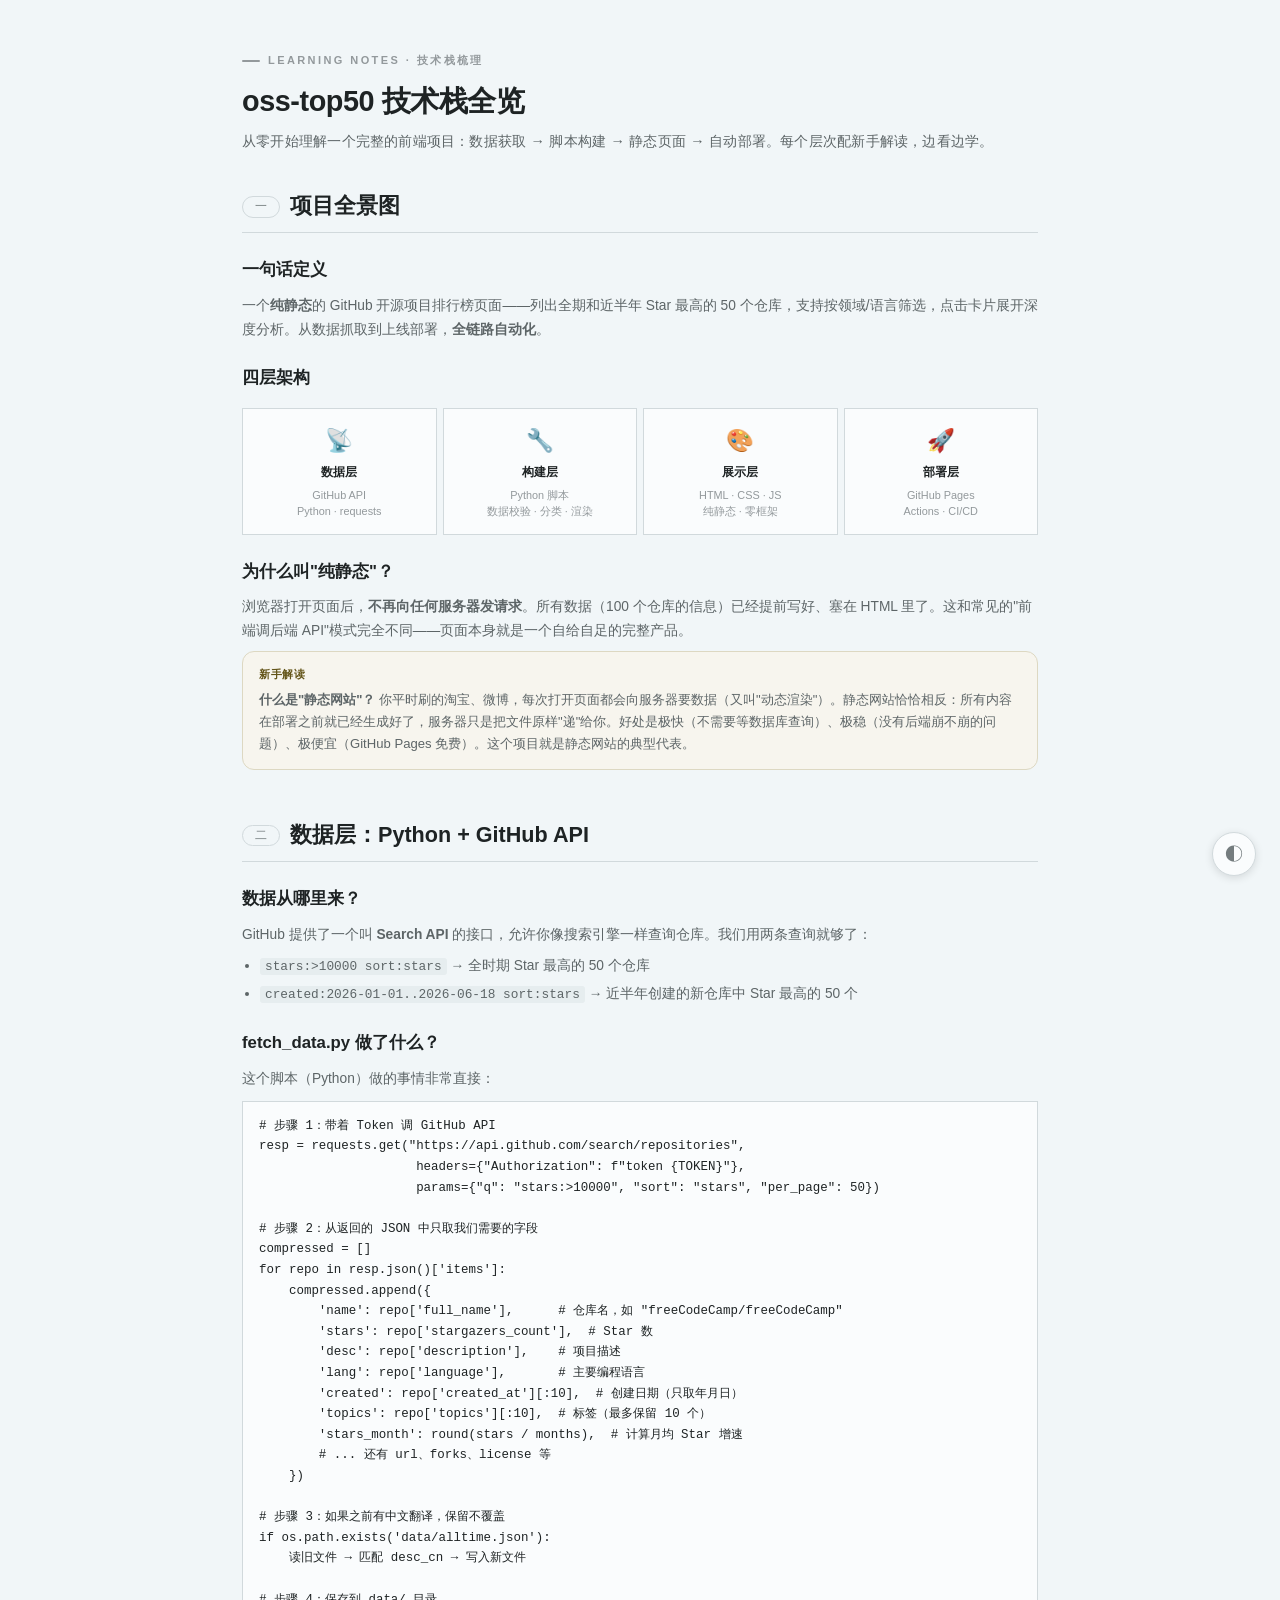
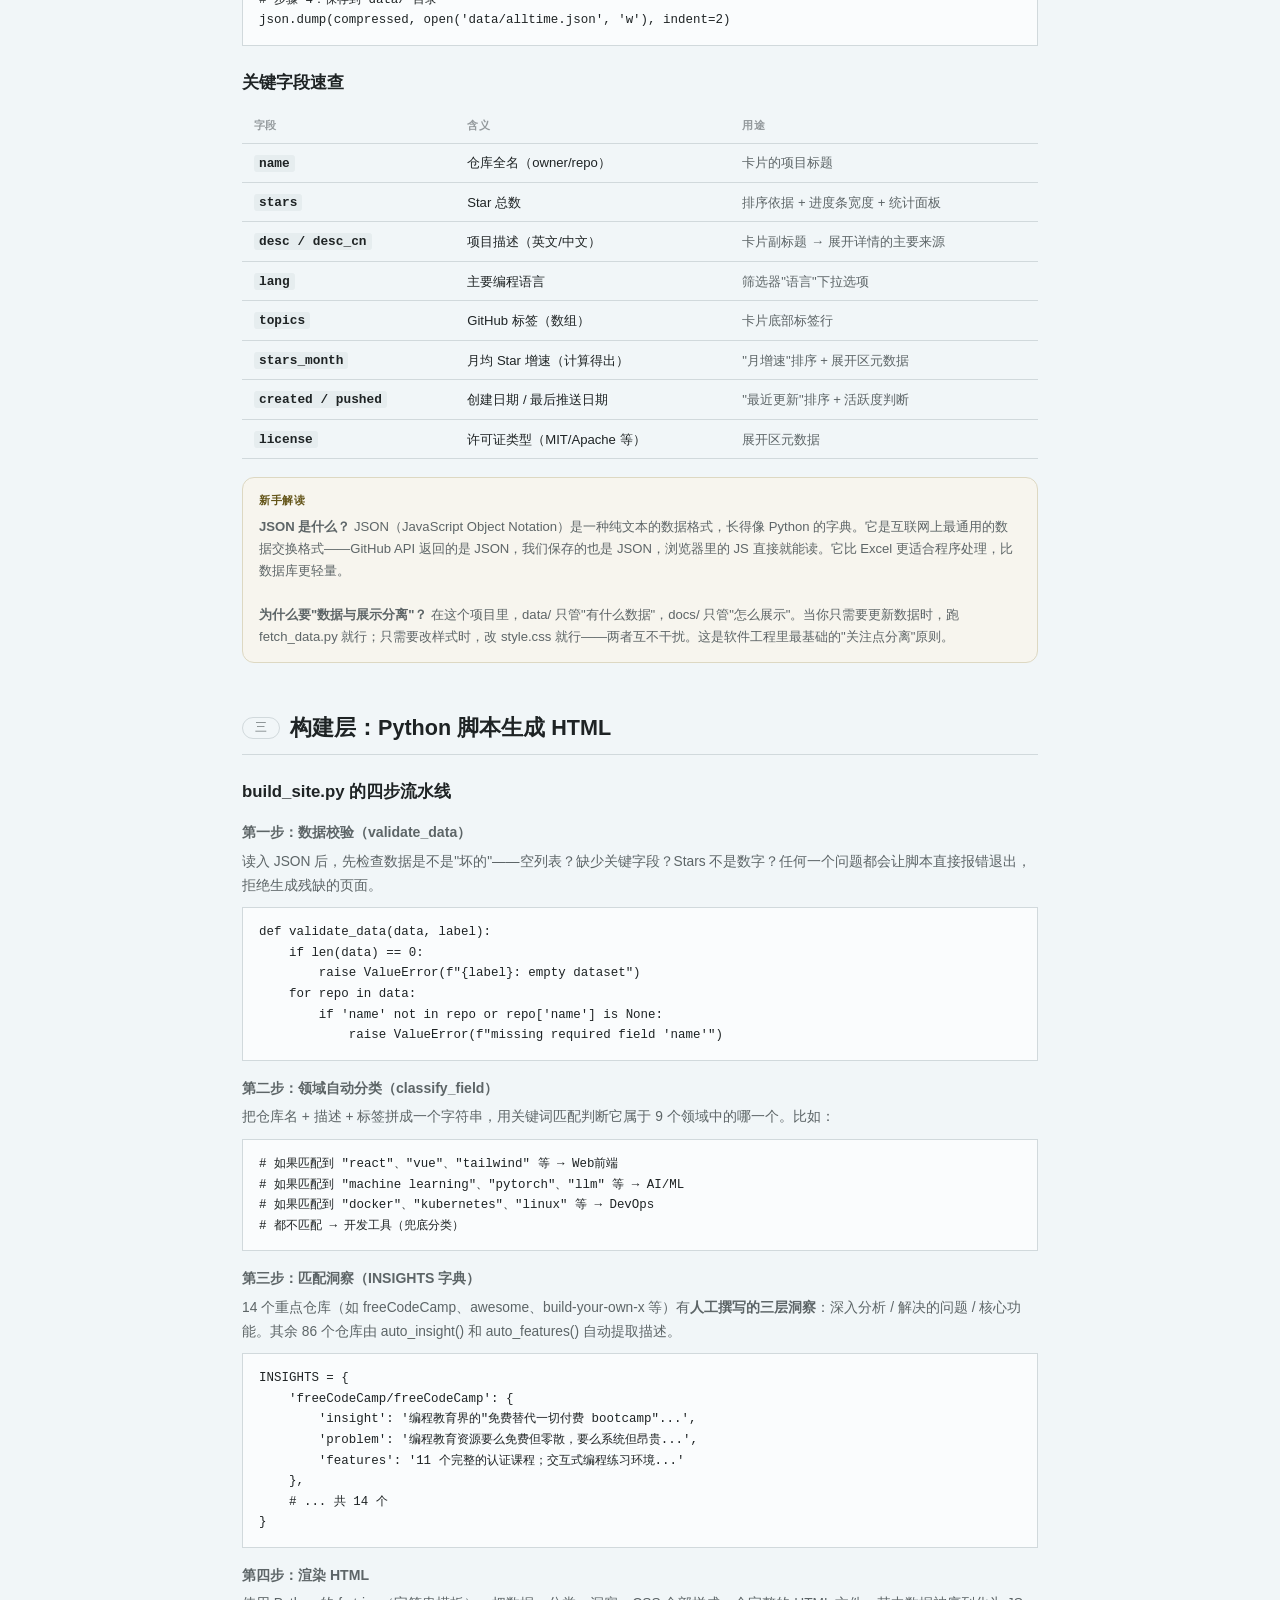
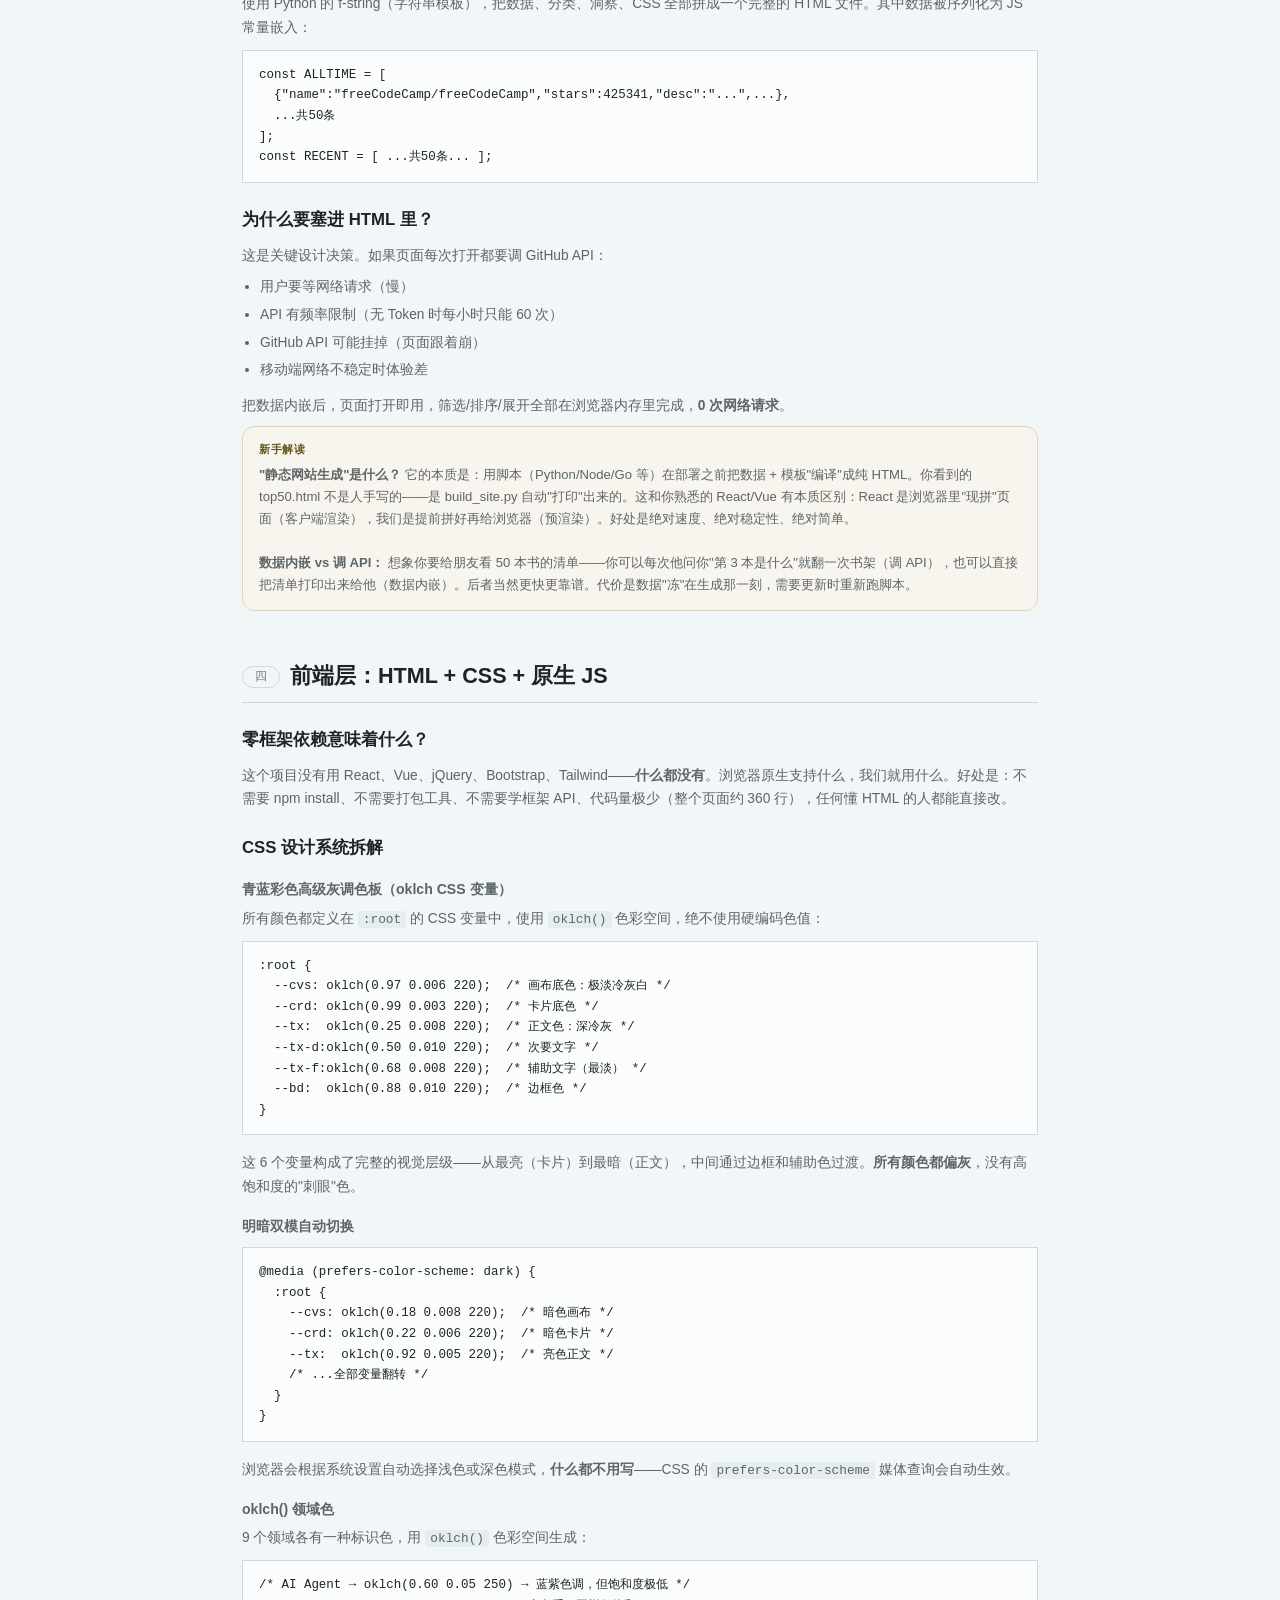
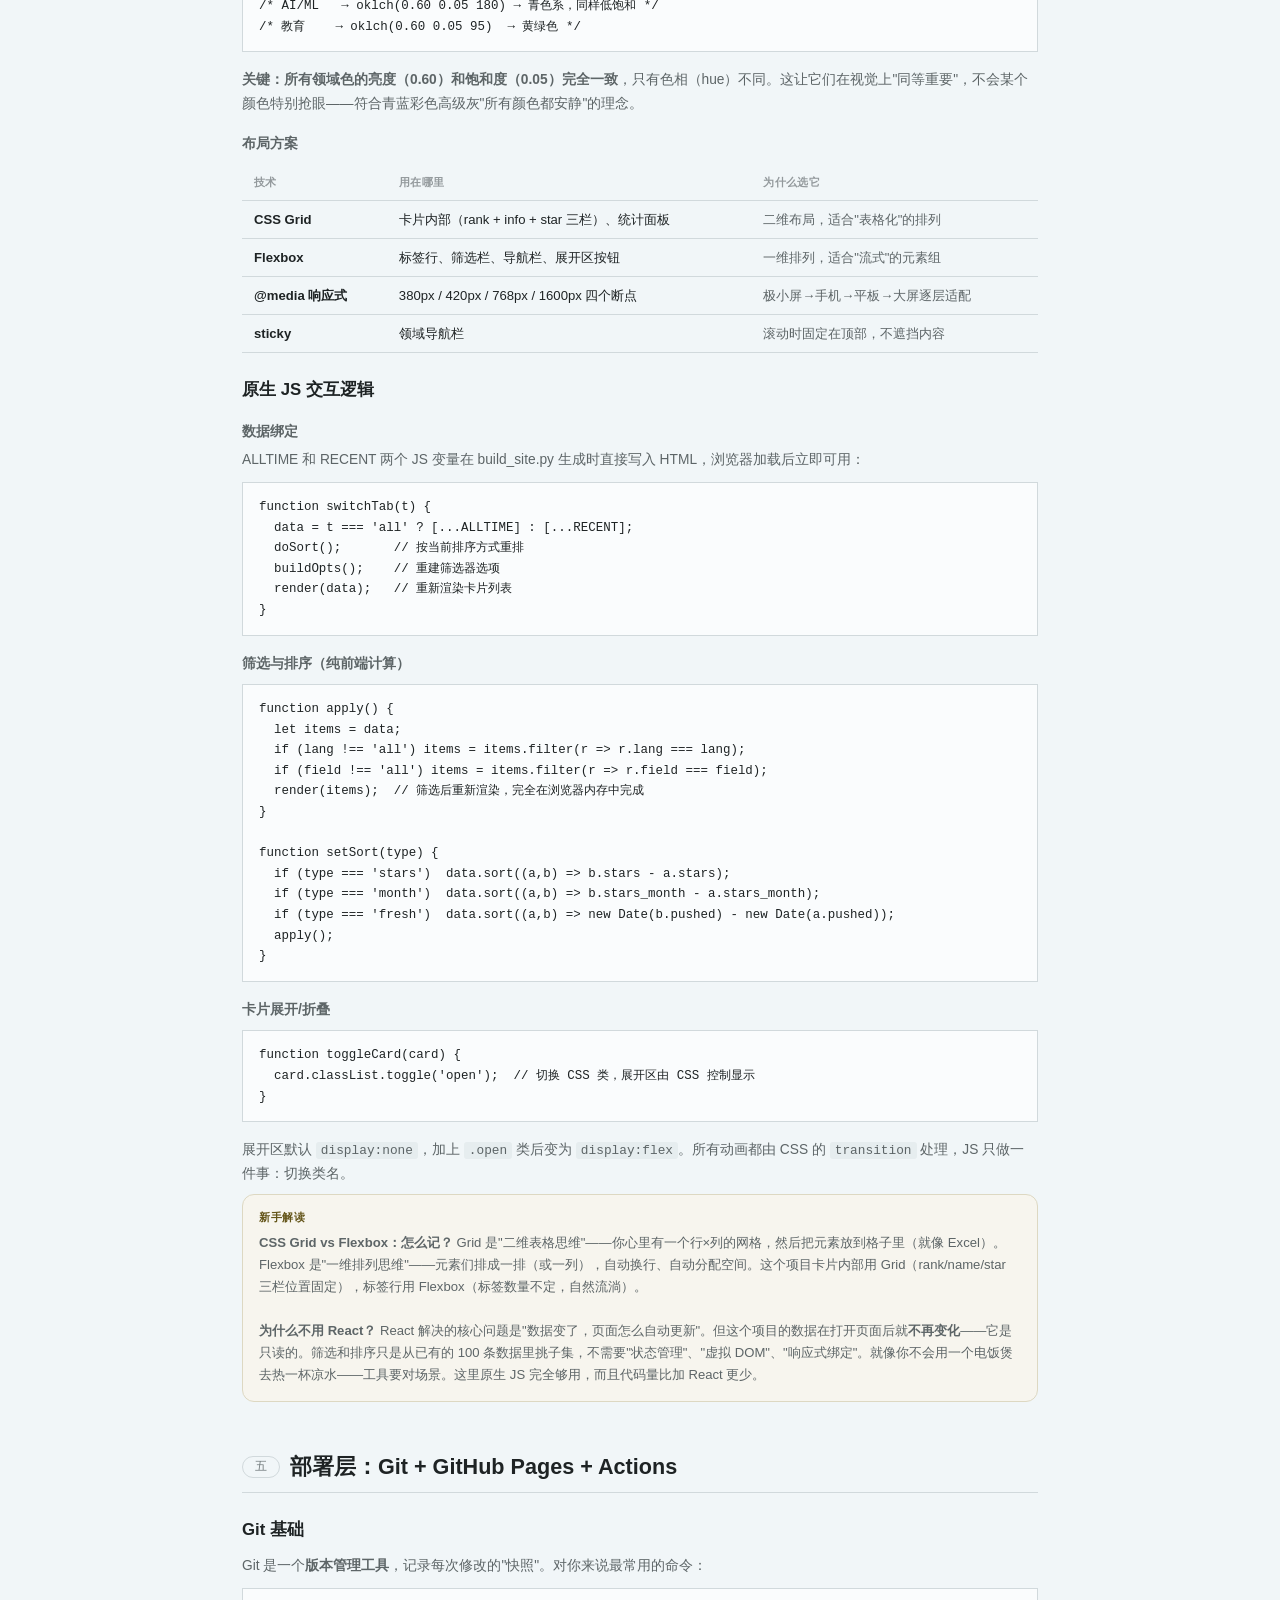
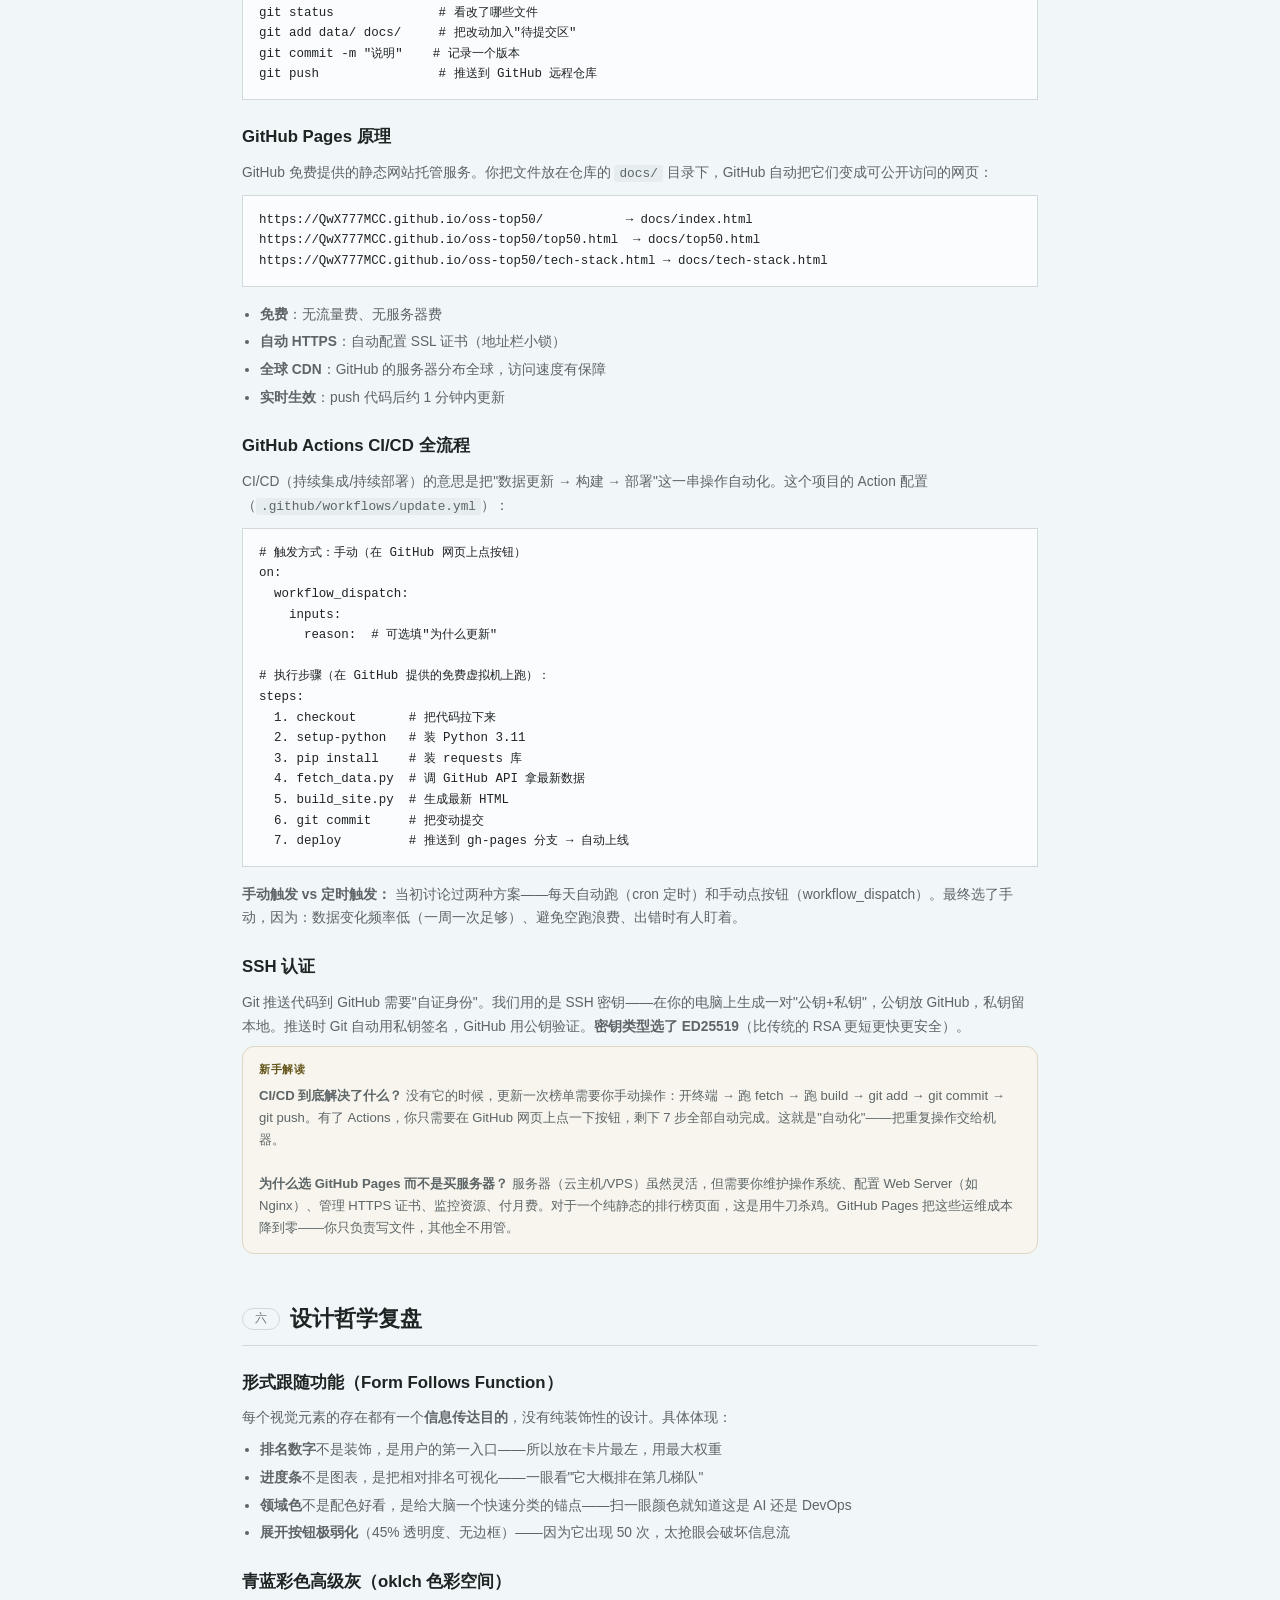
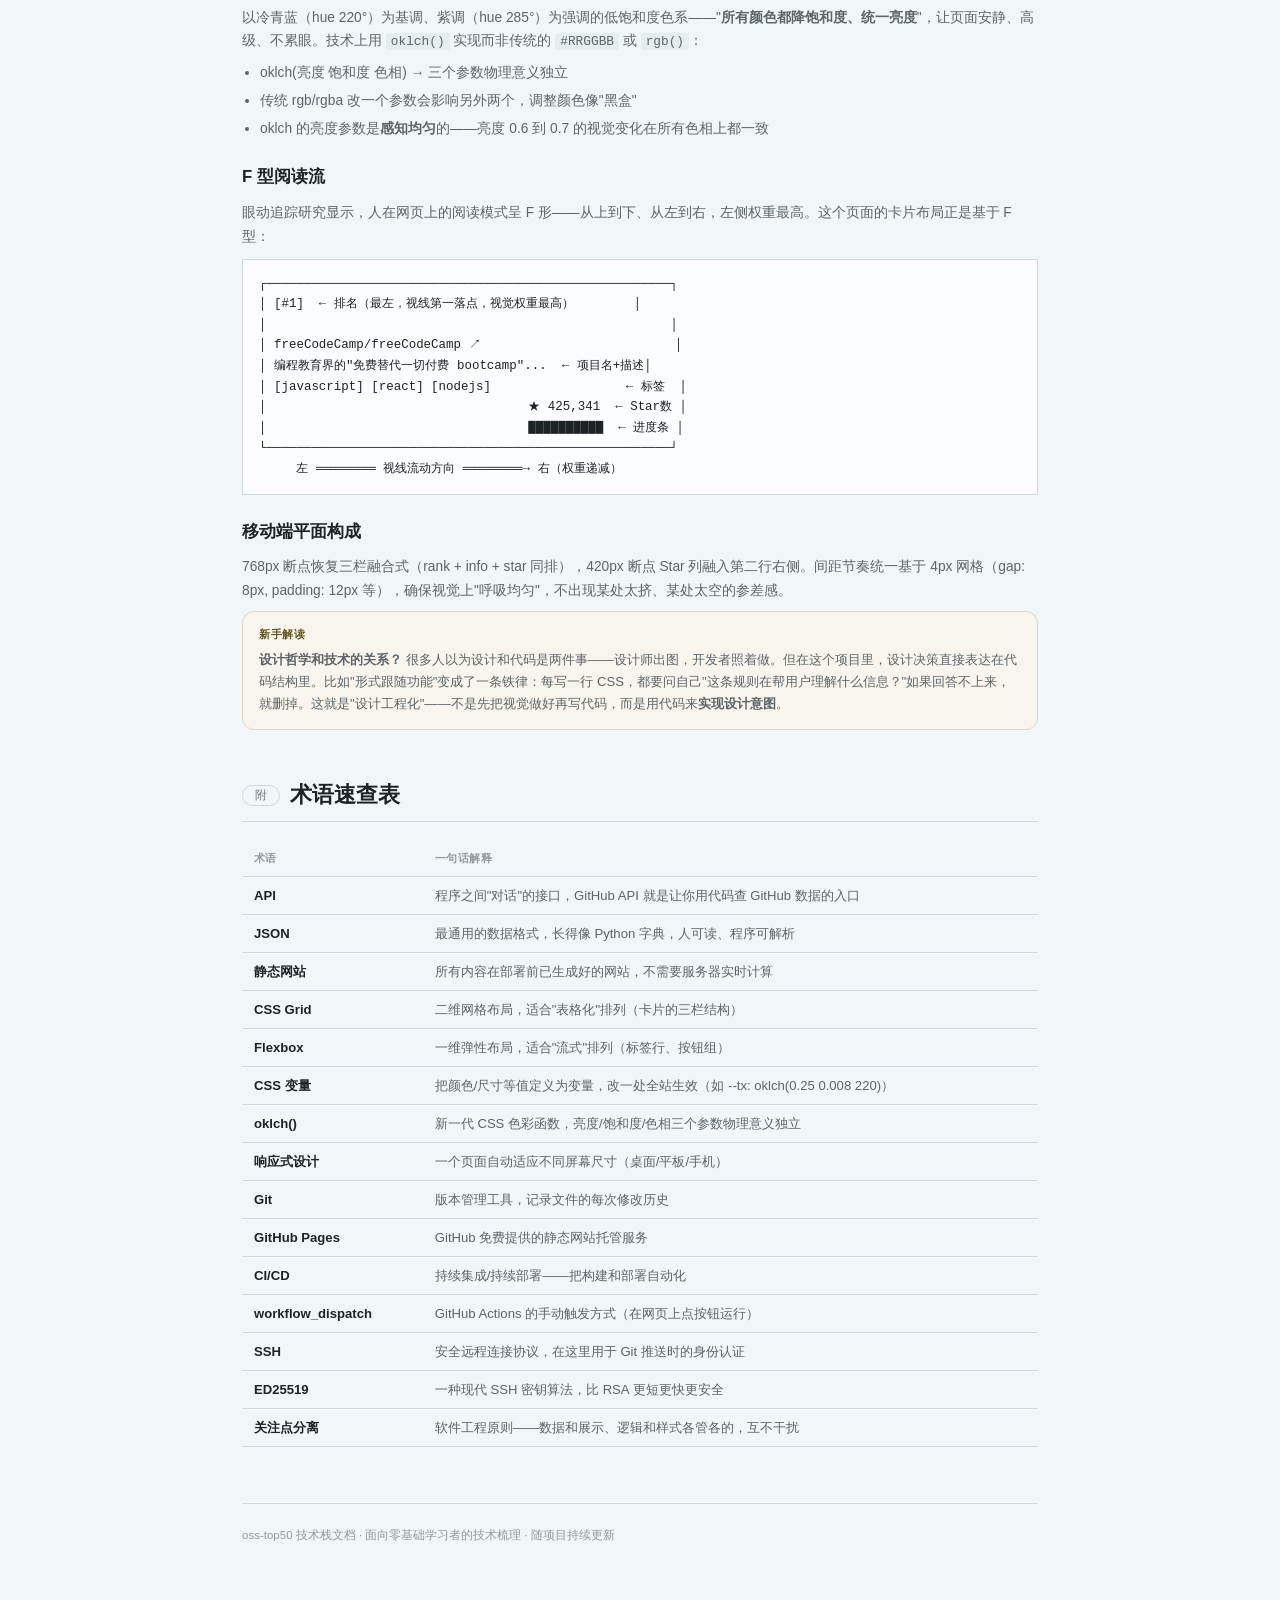
==== docs/tech-stack.html @ b6d0a051 "fix: .num padding+line-height 修复笔画密度视觉不均" ====
<!DOCTYPE html>
<html lang="zh-CN">
<head>
<meta charset="UTF-8">
<meta name="viewport" content="width=device-width,initial-scale=1.0">
<title>oss-top50 技术栈全览 · 学习笔记</title>
<link rel="stylesheet" href="assets/style.css">
<style>
/* ── 技术文档专属样式 ── */
.ts-wrap{max-width:860px;margin:0 auto}
.ts-section{margin-bottom:48px}
.ts-section h2{
  font-size:1.35rem;font-weight:600;color:var(--tx);
  padding-bottom:8px;margin-bottom:20px;
  border-bottom:1.5px solid var(--bd);
  display:flex;align-items:center;gap:10px
}
.ts-section h2 .num{
  font-size:.72rem;font-weight:500;color:var(--tx-dim);
  background:var(--cvs);border:1px solid var(--bd);
  border-radius:12px;white-space:nowrap;
  min-width:30px;padding:3px 12px;
  display:inline-flex;align-items:center;justify-content:center;
  line-height:1.2;flex-shrink:0
}
.ts-section h3{
  font-size:1.05rem;font-weight:600;color:var(--tx);
  margin:24px 0 10px
}
.ts-section h4{
  font-size:.88rem;font-weight:600;color:var(--tx-d);
  margin:16px 0 6px
}
.ts-section p,.ts-section li{
  font-size:.86rem;line-height:1.72;color:var(--tx-d);margin-bottom:8px
}
.ts-section ul{margin-left:18px;margin-bottom:12px}
.ts-section li{margin-bottom:4px}
/* 代码块 */
.ts-section pre{
  background:var(--crd);border:1px solid var(--bd);
  border-radius:var(--r);padding:14px 16px;
  font-size:.78rem;line-height:1.65;
  overflow-x:auto;margin:10px 0 16px;
  font-family:var(--mono)
}
.ts-section code{
  font-family:var(--mono);font-size:.8rem;
  background:var(--crd-h);padding:1px 5px;border-radius:3px
}
.ts-section pre code{background:none;padding:0;font-size:inherit}
/* 新手解读卡片 */
.novice-box{
  background:oklch(0.97 0.01 95);border:1px solid oklch(0.88 0.03 95);
  border-radius:var(--rl);padding:14px 16px;margin-bottom:14px
}
@media(prefers-color-scheme:dark){
  .novice-box{
    background:oklch(0.22 0.01 95);border-color:oklch(0.28 0.02 95)
  }
  .novice-box .nb-label{
    color:oklch(0.55 0.06 95)
  }
}
[data-theme="dark"] .novice-box{
  background:oklch(0.22 0.01 95);border-color:oklch(0.28 0.02 95)
}
[data-theme="dark"] .novice-box .nb-label{
  color:oklch(0.55 0.06 95)
}
[data-theme="light"] .novice-box{
  background:oklch(0.97 0.01 95);border-color:oklch(0.88 0.03 95)
}
[data-theme="light"] .novice-box .nb-label{
  color:oklch(0.45 0.08 95)
}
.novice-box .nb-label{
  font-size:.68rem;font-weight:600;letter-spacing:.06em;
  text-transform:uppercase;color:oklch(0.45 0.08 95);
  margin-bottom:6px
}
.novice-box p{font-size:.82rem;line-height:1.68;color:var(--tx-d);margin:0}
.novice-box p+p{margin-top:6px}
/* 术语表 */
.term-table{width:100%;border-collapse:collapse;margin:12px 0 18px;font-size:.82rem}
.term-table th,.term-table td{
  padding:8px 12px;border-bottom:1px solid var(--bd);
  text-align:left;line-height:1.6
}
.term-table th{font-size:.7rem;color:var(--tx-f);font-weight:600;letter-spacing:.04em;text-transform:uppercase}
.term-table td:first-child{font-weight:600;color:var(--tx);white-space:nowrap}
.term-table td:last-child{color:var(--tx-d)}
/* 架构图 */
.arch-diagram{
  display:grid;grid-template-columns:repeat(4,1fr);
  gap:6px;margin:16px 0 24px
}
.arch-block{
  background:var(--crd);border:1px solid var(--bd);
  border-radius:var(--r);padding:14px 10px;text-align:center
}
.arch-block .ab-title{font-size:.78rem;font-weight:600;color:var(--tx);margin-bottom:4px}
.arch-block .ab-tech{font-size:.68rem;color:var(--tx-f);line-height:1.5}
.arch-block .ab-icon{font-size:1.4rem;margin-bottom:4px}
@media(max-width:768px){
  .arch-diagram{grid-template-columns:repeat(2,1fr)}
  .ts-section h2{font-size:1.2rem}
}
@media(max-width:420px){
  .arch-diagram{grid-template-columns:1fr}
  .ts-section pre{font-size:.7rem;padding:10px 12px}
  .term-table th,.term-table td{padding:6px 8px;font-size:.74rem}
  .theme-toggle,.back-top{width:38px;height:38px;font-size:.95rem;right:12px}
  .back-top{bottom:66px}
}
@media(max-width:380px){
  .ts-section pre{font-size:.65rem}
  .term-table th,.term-table td{padding:4px 6px;font-size:.68rem}
  .theme-toggle,.back-top{width:34px;height:34px;font-size:.85rem;right:8px}
  .back-top{bottom:56px}
}
@media(min-width:1600px){
  .ts-section h2{font-size:1.5rem}
}
/* 快捷键 */
.shortcut{display:inline-flex;align-items:center;gap:3px}
.shortcut kbd{
  display:inline-block;padding:1px 6px;font-size:.72rem;
  background:var(--crd);border:1px solid var(--bd);
  border-radius:3px;font-family:var(--mono);line-height:1.6
}
</style>
</head>
<body>
<div class="wrap ts-wrap">

<header>
<div class="eyebrow">Learning Notes · 技术栈梳理</div>
<h1>oss-top50 技术栈全览</h1>
<div class="subtitle">从零开始理解一个完整的前端项目：数据获取 → 脚本构建 → 静态页面 → 自动部署。每个层次配新手解读，边看边学。</div>
</header>

<!-- ═══════════ 一、项目全景 ═══════════ -->
<section class="ts-section">
<h2><span class="num">一</span> 项目全景图</h2>

<h3>一句话定义</h3>
<p>一个<strong>纯静态</strong>的 GitHub 开源项目排行榜页面——列出全期和近半年 Star 最高的 50 个仓库，支持按领域/语言筛选，点击卡片展开深度分析。从数据抓取到上线部署，<strong>全链路自动化</strong>。</p>

<h3>四层架构</h3>
<div class="arch-diagram">
  <div class="arch-block">
    <div class="ab-icon">📡</div>
    <div class="ab-title">数据层</div>
    <div class="ab-tech">GitHub API<br>Python · requests</div>
  </div>
  <div class="arch-block">
    <div class="ab-icon">🔧</div>
    <div class="ab-title">构建层</div>
    <div class="ab-tech">Python 脚本<br>数据校验 · 分类 · 渲染</div>
  </div>
  <div class="arch-block">
    <div class="ab-icon">🎨</div>
    <div class="ab-title">展示层</div>
    <div class="ab-tech">HTML · CSS · JS<br>纯静态 · 零框架</div>
  </div>
  <div class="arch-block">
    <div class="ab-icon">🚀</div>
    <div class="ab-title">部署层</div>
    <div class="ab-tech">GitHub Pages<br>Actions · CI/CD</div>
  </div>
</div>

<h3>为什么叫"纯静态"？</h3>
<p>浏览器打开页面后，<strong>不再向任何服务器发请求</strong>。所有数据（100 个仓库的信息）已经提前写好、塞在 HTML 里了。这和常见的"前端调后端 API"模式完全不同——页面本身就是一个自给自足的完整产品。</p>

<div class="novice-box">
<div class="nb-label">新手解读</div>
<p><strong>什么是"静态网站"？</strong> 你平时刷的淘宝、微博，每次打开页面都会向服务器要数据（又叫"动态渲染"）。静态网站恰恰相反：所有内容在部署之前就已经生成好了，服务器只是把文件原样"递"给你。好处是极快（不需要等数据库查询）、极稳（没有后端崩不崩的问题）、极便宜（GitHub Pages 免费）。这个项目就是静态网站的典型代表。</p>
</div>
</section>

<!-- ═══════════ 二、数据层 ═══════════ -->
<section class="ts-section">
<h2><span class="num">二</span> 数据层：Python + GitHub API</h2>

<h3>数据从哪里来？</h3>
<p>GitHub 提供了一个叫 <strong>Search API</strong> 的接口，允许你像搜索引擎一样查询仓库。我们用两条查询就够了：</p>
<ul>
  <li><code>stars:&gt;10000 sort:stars</code> → 全时期 Star 最高的 50 个仓库</li>
  <li><code>created:2026-01-01..2026-06-18 sort:stars</code> → 近半年创建的新仓库中 Star 最高的 50 个</li>
</ul>

<h3>fetch_data.py 做了什么？</h3>
<p>这个脚本（Python）做的事情非常直接：</p>
<pre><code># 步骤 1：带着 Token 调 GitHub API
resp = requests.get("https://api.github.com/search/repositories",
                     headers={"Authorization": f"token {TOKEN}"},
                     params={"q": "stars:>10000", "sort": "stars", "per_page": 50})

# 步骤 2：从返回的 JSON 中只取我们需要的字段
compressed = []
for repo in resp.json()['items']:
    compressed.append({
        'name': repo['full_name'],      # 仓库名，如 "freeCodeCamp/freeCodeCamp"
        'stars': repo['stargazers_count'],  # Star 数
        'desc': repo['description'],    # 项目描述
        'lang': repo['language'],       # 主要编程语言
        'created': repo['created_at'][:10],  # 创建日期（只取年月日）
        'topics': repo['topics'][:10],  # 标签（最多保留 10 个）
        'stars_month': round(stars / months),  # 计算月均 Star 增速
        # ... 还有 url、forks、license 等
    })

# 步骤 3：如果之前有中文翻译，保留不覆盖
if os.path.exists('data/alltime.json'):
    读旧文件 → 匹配 desc_cn → 写入新文件

# 步骤 4：保存到 data/ 目录
json.dump(compressed, open('data/alltime.json', 'w'), indent=2)</code></pre>

<h3>关键字段速查</h3>
<table class="term-table">
<tr><th>字段</th><th>含义</th><th>用途</th></tr>
<tr><td><code>name</code></td><td>仓库全名（owner/repo）</td><td>卡片的项目标题</td></tr>
<tr><td><code>stars</code></td><td>Star 总数</td><td>排序依据 + 进度条宽度 + 统计面板</td></tr>
<tr><td><code>desc / desc_cn</code></td><td>项目描述（英文/中文）</td><td>卡片副标题 → 展开详情的主要来源</td></tr>
<tr><td><code>lang</code></td><td>主要编程语言</td><td>筛选器"语言"下拉选项</td></tr>
<tr><td><code>topics</code></td><td>GitHub 标签（数组）</td><td>卡片底部标签行</td></tr>
<tr><td><code>stars_month</code></td><td>月均 Star 增速（计算得出）</td><td>"月增速"排序 + 展开区元数据</td></tr>
<tr><td><code>created / pushed</code></td><td>创建日期 / 最后推送日期</td><td>"最近更新"排序 + 活跃度判断</td></tr>
<tr><td><code>license</code></td><td>许可证类型（MIT/Apache 等）</td><td>展开区元数据</td></tr>
</table>

<div class="novice-box">
<div class="nb-label">新手解读</div>
<p><strong>JSON 是什么？</strong> JSON（JavaScript Object Notation）是一种纯文本的数据格式，长得像 Python 的字典。它是互联网上最通用的数据交换格式——GitHub API 返回的是 JSON，我们保存的也是 JSON，浏览器里的 JS 直接就能读。它比 Excel 更适合程序处理，比数据库更轻量。<br><br>
<strong>为什么要"数据与展示分离"？</strong> 在这个项目里，data/ 只管"有什么数据"，docs/ 只管"怎么展示"。当你只需要更新数据时，跑 fetch_data.py 就行；只需要改样式时，改 style.css 就行——两者互不干扰。这是软件工程里最基础的"关注点分离"原则。</p>
</div>
</section>

<!-- ═══════════ 三、构建层 ═══════════ -->
<section class="ts-section">
<h2><span class="num">三</span> 构建层：Python 脚本生成 HTML</h2>

<h3>build_site.py 的四步流水线</h3>

<h4>第一步：数据校验（validate_data）</h4>
<p>读入 JSON 后，先检查数据是不是"坏的"——空列表？缺少关键字段？Stars 不是数字？任何一个问题都会让脚本直接报错退出，拒绝生成残缺的页面。</p>
<pre><code>def validate_data(data, label):
    if len(data) == 0:
        raise ValueError(f"{label}: empty dataset")
    for repo in data:
        if 'name' not in repo or repo['name'] is None:
            raise ValueError(f"missing required field 'name'")</code></pre>

<h4>第二步：领域自动分类（classify_field）</h4>
<p>把仓库名 + 描述 + 标签拼成一个字符串，用关键词匹配判断它属于 9 个领域中的哪一个。比如：</p>
<pre><code># 如果匹配到 "react"、"vue"、"tailwind" 等 → Web前端
# 如果匹配到 "machine learning"、"pytorch"、"llm" 等 → AI/ML
# 如果匹配到 "docker"、"kubernetes"、"linux" 等 → DevOps
# 都不匹配 → 开发工具（兜底分类）</code></pre>

<h4>第三步：匹配洞察（INSIGHTS 字典）</h4>
<p>14 个重点仓库（如 freeCodeCamp、awesome、build-your-own-x 等）有<strong>人工撰写的三层洞察</strong>：深入分析 / 解决的问题 / 核心功能。其余 86 个仓库由 auto_insight() 和 auto_features() 自动提取描述。</p>
<pre><code>INSIGHTS = {
    'freeCodeCamp/freeCodeCamp': {
        'insight': '编程教育界的"免费替代一切付费 bootcamp"...',
        'problem': '编程教育资源要么免费但零散，要么系统但昂贵...',
        'features': '11 个完整的认证课程；交互式编程练习环境...'
    },
    # ... 共 14 个
}</code></pre>

<h4>第四步：渲染 HTML</h4>
<p>使用 Python 的 f-string（字符串模板），把数据、分类、洞察、CSS 全部拼成一个完整的 HTML 文件。其中数据被序列化为 JS 常量嵌入：</p>
<pre><code>const ALLTIME = [
  {"name":"freeCodeCamp/freeCodeCamp","stars":425341,"desc":"...",...},
  ...共50条
];
const RECENT = [ ...共50条... ];</code></pre>

<h3>为什么要塞进 HTML 里？</h3>
<p>这是关键设计决策。如果页面每次打开都要调 GitHub API：</p>
<ul>
  <li>用户要等网络请求（慢）</li>
  <li>API 有频率限制（无 Token 时每小时只能 60 次）</li>
  <li>GitHub API 可能挂掉（页面跟着崩）</li>
  <li>移动端网络不稳定时体验差</li>
</ul>
<p>把数据内嵌后，页面打开即用，筛选/排序/展开全部在浏览器内存里完成，<strong>0 次网络请求</strong>。</p>

<div class="novice-box">
<div class="nb-label">新手解读</div>
<p><strong>"静态网站生成"是什么？</strong> 它的本质是：用脚本（Python/Node/Go 等）在部署之前把数据 + 模板"编译"成纯 HTML。你看到的 top50.html 不是人手写的——是 build_site.py 自动"打印"出来的。这和你熟悉的 React/Vue 有本质区别：React 是浏览器里"现拼"页面（客户端渲染），我们是提前拼好再给浏览器（预渲染）。好处是绝对速度、绝对稳定性、绝对简单。<br><br>
<strong>数据内嵌 vs 调 API：</strong> 想象你要给朋友看 50 本书的清单——你可以每次他问你"第 3 本是什么"就翻一次书架（调 API），也可以直接把清单打印出来给他（数据内嵌）。后者当然更快更靠谱。代价是数据"冻"在生成那一刻，需要更新时重新跑脚本。</p>
</div>
</section>

<!-- ═══════════ 四、前端层 ═══════════ -->
<section class="ts-section">
<h2><span class="num">四</span> 前端层：HTML + CSS + 原生 JS</h2>

<h3>零框架依赖意味着什么？</h3>
<p>这个项目没有用 React、Vue、jQuery、Bootstrap、Tailwind——<strong>什么都没有</strong>。浏览器原生支持什么，我们就用什么。好处是：不需要 npm install、不需要打包工具、不需要学框架 API、代码量极少（整个页面约 360 行），任何懂 HTML 的人都能直接改。</p>

<h3>CSS 设计系统拆解</h3>

<h4>青蓝彩色高级灰调色板（oklch CSS 变量）</h4>
<p>所有颜色都定义在 <code>:root</code> 的 CSS 变量中，使用 <code>oklch()</code> 色彩空间，绝不使用硬编码色值：</p>
<pre><code>:root {
  --cvs: oklch(0.97 0.006 220);  /* 画布底色：极淡冷灰白 */
  --crd: oklch(0.99 0.003 220);  /* 卡片底色 */
  --tx:  oklch(0.25 0.008 220);  /* 正文色：深冷灰 */
  --tx-d:oklch(0.50 0.010 220);  /* 次要文字 */
  --tx-f:oklch(0.68 0.008 220);  /* 辅助文字（最淡） */
  --bd:  oklch(0.88 0.010 220);  /* 边框色 */
}</code></pre>
<p>这 6 个变量构成了完整的视觉层级——从最亮（卡片）到最暗（正文），中间通过边框和辅助色过渡。<strong>所有颜色都偏灰</strong>，没有高饱和度的"刺眼"色。</p>

<h4>明暗双模自动切换</h4>
<pre><code>@media (prefers-color-scheme: dark) {
  :root {
    --cvs: oklch(0.18 0.008 220);  /* 暗色画布 */
    --crd: oklch(0.22 0.006 220);  /* 暗色卡片 */
    --tx:  oklch(0.92 0.005 220);  /* 亮色正文 */
    /* ...全部变量翻转 */
  }
}</code></pre>
<p>浏览器会根据系统设置自动选择浅色或深色模式，<strong>什么都不用写</strong>——CSS 的 <code>prefers-color-scheme</code> 媒体查询会自动生效。</p>

<h4>oklch() 领域色</h4>
<p>9 个领域各有一种标识色，用 <code>oklch()</code> 色彩空间生成：</p>
<pre><code>/* AI Agent → oklch(0.60 0.05 250) → 蓝紫色调，但饱和度极低 */
/* AI/ML   → oklch(0.60 0.05 180) → 青色系，同样低饱和 */
/* 教育    → oklch(0.60 0.05 95)  → 黄绿色 */</code></pre>
<p><strong>关键：所有领域色的亮度（0.60）和饱和度（0.05）完全一致</strong>，只有色相（hue）不同。这让它们在视觉上"同等重要"，不会某个颜色特别抢眼——符合青蓝彩色高级灰"所有颜色都安静"的理念。</p>

<h4>布局方案</h4>
<table class="term-table">
<tr><th>技术</th><th>用在哪里</th><th>为什么选它</th></tr>
<tr><td><strong>CSS Grid</strong></td><td>卡片内部（rank + info + star 三栏）、统计面板</td><td>二维布局，适合"表格化"的排列</td></tr>
<tr><td><strong>Flexbox</strong></td><td>标签行、筛选栏、导航栏、展开区按钮</td><td>一维排列，适合"流式"的元素组</td></tr>
<tr><td><strong>@media 响应式</strong></td><td>380px / 420px / 768px / 1600px 四个断点</td><td>极小屏→手机→平板→大屏逐层适配</td></tr>
<tr><td><strong>sticky</strong></td><td>领域导航栏</td><td>滚动时固定在顶部，不遮挡内容</td></tr>
</table>

<h3>原生 JS 交互逻辑</h3>

<h4>数据绑定</h4>
<p>ALLTIME 和 RECENT 两个 JS 变量在 build_site.py 生成时直接写入 HTML，浏览器加载后立即可用：</p>
<pre><code>function switchTab(t) {
  data = t === 'all' ? [...ALLTIME] : [...RECENT];
  doSort();       // 按当前排序方式重排
  buildOpts();    // 重建筛选器选项
  render(data);   // 重新渲染卡片列表
}</code></pre>

<h4>筛选与排序（纯前端计算）</h4>
<pre><code>function apply() {
  let items = data;
  if (lang !== 'all') items = items.filter(r => r.lang === lang);
  if (field !== 'all') items = items.filter(r => r.field === field);
  render(items);  // 筛选后重新渲染，完全在浏览器内存中完成
}

function setSort(type) {
  if (type === 'stars')  data.sort((a,b) => b.stars - a.stars);
  if (type === 'month')  data.sort((a,b) => b.stars_month - a.stars_month);
  if (type === 'fresh')  data.sort((a,b) => new Date(b.pushed) - new Date(a.pushed));
  apply();
}</code></pre>

<h4>卡片展开/折叠</h4>
<pre><code>function toggleCard(card) {
  card.classList.toggle('open');  // 切换 CSS 类，展开区由 CSS 控制显示
}</code></pre>
<p>展开区默认 <code>display:none</code>，加上 <code>.open</code> 类后变为 <code>display:flex</code>。所有动画都由 CSS 的 <code>transition</code> 处理，JS 只做一件事：切换类名。</p>

<div class="novice-box">
<div class="nb-label">新手解读</div>
<p><strong>CSS Grid vs Flexbox：怎么记？</strong> Grid 是"二维表格思维"——你心里有一个行×列的网格，然后把元素放到格子里（就像 Excel）。Flexbox 是"一维排列思维"——元素们排成一排（或一列），自动换行、自动分配空间。这个项目卡片内部用 Grid（rank/name/star 三栏位置固定），标签行用 Flexbox（标签数量不定，自然流淌）。<br><br>
<strong>为什么不用 React？</strong> React 解决的核心问题是"数据变了，页面怎么自动更新"。但这个项目的数据在打开页面后就<strong>不再变化</strong>——它是只读的。筛选和排序只是从已有的 100 条数据里挑子集，不需要"状态管理"、"虚拟 DOM"、"响应式绑定"。就像你不会用一个电饭煲去热一杯凉水——工具要对场景。这里原生 JS 完全够用，而且代码量比加 React 更少。</p>
</div>
</section>

<!-- ═══════════ 五、部署层 ═══════════ -->
<section class="ts-section">
<h2><span class="num">五</span> 部署层：Git + GitHub Pages + Actions</h2>

<h3>Git 基础</h3>
<p>Git 是一个<strong>版本管理工具</strong>，记录每次修改的"快照"。对你来说最常用的命令：</p>
<pre><code>git status              # 看改了哪些文件
git add data/ docs/     # 把改动加入"待提交区"
git commit -m "说明"    # 记录一个版本
git push                # 推送到 GitHub 远程仓库</code></pre>

<h3>GitHub Pages 原理</h3>
<p>GitHub 免费提供的静态网站托管服务。你把文件放在仓库的 <code>docs/</code> 目录下，GitHub 自动把它们变成可公开访问的网页：</p>
<pre><code>https://QwX777MCC.github.io/oss-top50/           → docs/index.html
https://QwX777MCC.github.io/oss-top50/top50.html  → docs/top50.html
https://QwX777MCC.github.io/oss-top50/tech-stack.html → docs/tech-stack.html</code></pre>
<ul>
  <li><strong>免费</strong>：无流量费、无服务器费</li>
  <li><strong>自动 HTTPS</strong>：自动配置 SSL 证书（地址栏小锁）</li>
  <li><strong>全球 CDN</strong>：GitHub 的服务器分布全球，访问速度有保障</li>
  <li><strong>实时生效</strong>：push 代码后约 1 分钟内更新</li>
</ul>

<h3>GitHub Actions CI/CD 全流程</h3>
<p>CI/CD（持续集成/持续部署）的意思是把"数据更新 → 构建 → 部署"这一串操作自动化。这个项目的 Action 配置（<code>.github/workflows/update.yml</code>）：</p>
<pre><code># 触发方式：手动（在 GitHub 网页上点按钮）
on:
  workflow_dispatch:
    inputs:
      reason:  # 可选填"为什么更新"

# 执行步骤（在 GitHub 提供的免费虚拟机上跑）：
steps:
  1. checkout       # 把代码拉下来
  2. setup-python   # 装 Python 3.11
  3. pip install    # 装 requests 库
  4. fetch_data.py  # 调 GitHub API 拿最新数据
  5. build_site.py  # 生成最新 HTML
  6. git commit     # 把变动提交
  7. deploy         # 推送到 gh-pages 分支 → 自动上线</code></pre>

<p><strong>手动触发 vs 定时触发：</strong> 当初讨论过两种方案——每天自动跑（cron 定时）和手动点按钮（workflow_dispatch）。最终选了手动，因为：数据变化频率低（一周一次足够）、避免空跑浪费、出错时有人盯着。</p>

<h3>SSH 认证</h3>
<p>Git 推送代码到 GitHub 需要"自证身份"。我们用的是 SSH 密钥——在你的电脑上生成一对"公钥+私钥"，公钥放 GitHub，私钥留本地。推送时 Git 自动用私钥签名，GitHub 用公钥验证。<strong>密钥类型选了 ED25519</strong>（比传统的 RSA 更短更快更安全）。</p>

<div class="novice-box">
<div class="nb-label">新手解读</div>
<p><strong>CI/CD 到底解决了什么？</strong> 没有它的时候，更新一次榜单需要你手动操作：开终端 → 跑 fetch → 跑 build → git add → git commit → git push。有了 Actions，你只需要在 GitHub 网页上点一下按钮，剩下 7 步全部自动完成。这就是"自动化"——把重复操作交给机器。<br><br>
<strong>为什么选 GitHub Pages 而不是买服务器？</strong> 服务器（云主机/VPS）虽然灵活，但需要你维护操作系统、配置 Web Server（如 Nginx）、管理 HTTPS 证书、监控资源、付月费。对于一个纯静态的排行榜页面，这是用牛刀杀鸡。GitHub Pages 把这些运维成本降到零——你只负责写文件，其他全不用管。</p>
</div>
</section>

<!-- ═══════════ 六、设计哲学 ═══════════ -->
<section class="ts-section">
<h2><span class="num">六</span> 设计哲学复盘</h2>

<h3>形式跟随功能（Form Follows Function）</h3>
<p>每个视觉元素的存在都有一个<strong>信息传达目的</strong>，没有纯装饰性的设计。具体体现：</p>
<ul>
  <li><strong>排名数字</strong>不是装饰，是用户的第一入口——所以放在卡片最左，用最大权重</li>
  <li><strong>进度条</strong>不是图表，是把相对排名可视化——一眼看"它大概排在第几梯队"</li>
  <li><strong>领域色</strong>不是配色好看，是给大脑一个快速分类的锚点——扫一眼颜色就知道这是 AI 还是 DevOps</li>
  <li><strong>展开按钮极弱化</strong>（45% 透明度、无边框）——因为它出现 50 次，太抢眼会破坏信息流</li>
</ul>

<h3>青蓝彩色高级灰（oklch 色彩空间）</h3>
<p>以冷青蓝（hue 220°）为基调、紫调（hue 285°）为强调的低饱和度色系——"<strong>所有颜色都降饱和度、统一亮度</strong>"，让页面安静、高级、不累眼。技术上用 <code>oklch()</code> 实现而非传统的 <code>#RRGGBB</code> 或 <code>rgb()</code>：</p>
<ul>
  <li>oklch(亮度 饱和度 色相) → 三个参数物理意义独立</li>
  <li>传统 rgb/rgba 改一个参数会影响另外两个，调整颜色像"黑盒"</li>
  <li>oklch 的亮度参数是<strong>感知均匀</strong>的——亮度 0.6 到 0.7 的视觉变化在所有色相上都一致</li>
</ul>

<h3>F 型阅读流</h3>
<p>眼动追踪研究显示，人在网页上的阅读模式呈 F 形——从上到下、从左到右，左侧权重最高。这个页面的卡片布局正是基于 F 型：</p>
<pre><code>┌──────────────────────────────────────────────────────┐
│ [#1]  ← 排名（最左，视线第一落点，视觉权重最高）        │
│                                                      │
│ freeCodeCamp/freeCodeCamp ↗                          │
│ 编程教育界的"免费替代一切付费 bootcamp"...  ← 项目名+描述│
│ [javascript] [react] [nodejs]                  ← 标签  │
│                                   ★ 425,341  ← Star数 │
│                                   ██████████  ← 进度条 │
└──────────────────────────────────────────────────────┘
     左 ════════ 视线流动方向 ════════→ 右（权重递减）</code></pre>

<h3>移动端平面构成</h3>
<p>768px 断点恢复三栏融合式（rank + info + star 同排），420px 断点 Star 列融入第二行右侧。间距节奏统一基于 4px 网格（gap: 8px, padding: 12px 等），确保视觉上"呼吸均匀"，不出现某处太挤、某处太空的参差感。</p>

<div class="novice-box">
<div class="nb-label">新手解读</div>
<p><strong>设计哲学和技术的关系？</strong> 很多人以为设计和代码是两件事——设计师出图，开发者照着做。但在这个项目里，设计决策直接表达在代码结构里。比如"形式跟随功能"变成了一条铁律：每写一行 CSS，都要问自己"这条规则在帮用户理解什么信息？"如果回答不上来，就删掉。这就是"设计工程化"——不是先把视觉做好再写代码，而是用代码来<strong>实现设计意图</strong>。</p>
</div>
</section>

<!-- ═══════════ 术语速查 ═══════════ -->
<section class="ts-section">
<h2><span class="num">附</span> 术语速查表</h2>
<table class="term-table">
<tr><th>术语</th><th>一句话解释</th></tr>
<tr><td>API</td><td>程序之间"对话"的接口，GitHub API 就是让你用代码查 GitHub 数据的入口</td></tr>
<tr><td>JSON</td><td>最通用的数据格式，长得像 Python 字典，人可读、程序可解析</td></tr>
<tr><td>静态网站</td><td>所有内容在部署前已生成好的网站，不需要服务器实时计算</td></tr>
<tr><td>CSS Grid</td><td>二维网格布局，适合"表格化"排列（卡片的三栏结构）</td></tr>
<tr><td>Flexbox</td><td>一维弹性布局，适合"流式"排列（标签行、按钮组）</td></tr>
<tr><td>CSS 变量</td><td>把颜色/尺寸等值定义为变量，改一处全站生效（如 --tx: oklch(0.25 0.008 220)）</td></tr>
<tr><td>oklch()</td><td>新一代 CSS 色彩函数，亮度/饱和度/色相三个参数物理意义独立</td></tr>
<tr><td>响应式设计</td><td>一个页面自动适应不同屏幕尺寸（桌面/平板/手机）</td></tr>
<tr><td>Git</td><td>版本管理工具，记录文件的每次修改历史</td></tr>
<tr><td>GitHub Pages</td><td>GitHub 免费提供的静态网站托管服务</td></tr>
<tr><td>CI/CD</td><td>持续集成/持续部署——把构建和部署自动化</td></tr>
<tr><td>workflow_dispatch</td><td>GitHub Actions 的手动触发方式（在网页上点按钮运行）</td></tr>
<tr><td>SSH</td><td>安全远程连接协议，在这里用于 Git 推送时的身份认证</td></tr>
<tr><td>ED25519</td><td>一种现代 SSH 密钥算法，比 RSA 更短更快更安全</td></tr>
<tr><td>关注点分离</td><td>软件工程原则——数据和展示、逻辑和样式各管各的，互不干扰</td></tr>
</table>
</section>

<footer>
<p>oss-top50 技术栈文档 · 面向零基础学习者的技术梳理 · 随项目持续更新</p>
</footer>

</div>
<button class="theme-toggle" onclick="var d=document.documentElement,t=d.dataset.theme,auto=matchMedia('(prefers-color-scheme:dark)').matches,isDark=(t==='dark')||(!t&&auto);d.dataset.theme=isDark?'light':'dark'" title="切换明暗模式">◐</button>
<a class="back-top" href="#" onclick="window.scrollTo({top:0,behavior:'smooth'});return false" title="回到顶部">▲</a>
<script>(function(){var b=document.querySelector('.back-top');if(b){window.addEventListener('scroll',function(){b.classList.toggle('show',(window.pageYOffset||document.documentElement.scrollTop)>300)},{passive:true})}})()</script>
</body>
</html>
---- docs/assets/style.css ----
/* ── oss-top50 共享样式 ── */
:root{
  /* 颜色 — 青蓝彩色高级灰（主 hue 220°, 强调 hue 285°） */
  --cvs:oklch(0.97 0.006 220);--crd:oklch(0.99 0.003 220);--crd-h:oklch(0.94 0.008 220);--crd-a:oklch(0.92 0.012 285);
  --bd:oklch(0.88 0.010 220);--bd-h:oklch(0.80 0.012 220);--tx:oklch(0.25 0.008 220);--tx-d:oklch(0.50 0.010 220);--tx-dim:oklch(0.58 0.010 220);--tx-f:oklch(0.68 0.008 220);
  --link:oklch(0.55 0.09 240);--link-h:oklch(0.50 0.11 240);
  /* background-color fallback for pre-oklch browsers (Chrome <111, Firefox <113, Safari <15.4) */
  background-color:#f2f4f6
  /* 圆角 + 过渡 */
  --r:8px;--rs:4px;--rl:12px;--tr:160ms ease;
  /* 字体 */
  --font:-apple-system,"Segoe UI","PingFang SC","Noto Sans SC","Microsoft YaHei",sans-serif;
  --mono:"SF Mono","Fira Code","Cascadia Code",monospace;
  /* 断点（仅供文档参考！CSS @media 不支持 var()，修改断点请搜索 @media 替换） */
  --bp-xs:380px;--bp-sm:420px;--bp-md:768px;--bp-lg:1060px;--bp-xl:1600px
}
@media(prefers-color-scheme:dark){
  :root{--cvs:oklch(0.18 0.008 220);--crd:oklch(0.22 0.006 220);--crd-h:oklch(0.25 0.010 220);--crd-a:oklch(0.27 0.015 285);
    --bd:oklch(0.30 0.012 220);--bd-h:oklch(0.36 0.014 220);--tx:oklch(0.92 0.005 220);--tx-d:oklch(0.68 0.010 220);--tx-dim:oklch(0.60 0.010 220);--tx-f:oklch(0.52 0.008 220);--link:oklch(0.65 0.07 230);--link-h:oklch(0.70 0.09 230)}
  .sort-chip.active{background:var(--tx-d);color:var(--cvs)}
}
[data-theme="dark"]{
  --cvs:oklch(0.18 0.008 220);--crd:oklch(0.22 0.006 220);--crd-h:oklch(0.25 0.010 220);--crd-a:oklch(0.27 0.015 285);
  --bd:oklch(0.30 0.012 220);--bd-h:oklch(0.36 0.014 220);--tx:oklch(0.92 0.005 220);--tx-d:oklch(0.68 0.010 220);--tx-dim:oklch(0.60 0.010 220);--tx-f:oklch(0.52 0.008 220);--link:oklch(0.65 0.07 230);--link-h:oklch(0.70 0.09 230)
}
[data-theme="dark"] .sort-chip.active{background:var(--tx-d);color:var(--cvs)}
/* 强制亮色模式（覆盖系统暗色偏好） */
[data-theme="light"]{
  --cvs:oklch(0.97 0.006 220);--crd:oklch(0.99 0.003 220);--crd-h:oklch(0.94 0.008 220);--crd-a:oklch(0.92 0.012 285);
  --bd:oklch(0.88 0.010 220);--bd-h:oklch(0.80 0.012 220);--tx:oklch(0.25 0.008 220);--tx-d:oklch(0.50 0.010 220);--tx-dim:oklch(0.58 0.010 220);--tx-f:oklch(0.68 0.008 220)
}
[data-theme="light"] .sort-chip.active{background:var(--tx);color:var(--cvs)}
/* 主题切换按钮 */
.theme-toggle{
  position:fixed;bottom:24px;right:24px;z-index:100;
  width:44px;height:44px;border-radius:50%;
  border:1.5px solid var(--bd);background:var(--crd);color:var(--tx-dim);
  cursor:pointer;font-size:1.1rem;display:grid;place-items:center;
  transition:all var(--tr);box-shadow:0 2px 8px rgba(0,0,0,.12)
}
.theme-toggle:hover{color:var(--tx);border-color:var(--bd-h);box-shadow:0 2px 14px rgba(0,0,0,.18)}
/* 回到顶部按钮 */
.back-top{
  position:fixed;bottom:76px;right:24px;z-index:100;
  width:44px;height:44px;border-radius:50%;
  border:1.5px solid var(--bd);background:var(--crd);color:var(--tx-d);
  cursor:pointer;font-size:1rem;display:grid;place-items:center;
  transition:all var(--tr);box-shadow:0 2px 8px rgba(0,0,0,.12);
  opacity:0;pointer-events:none
}
.back-top.show{opacity:.65;pointer-events:auto}
.back-top:hover{opacity:1;color:var(--tx);border-color:var(--bd-h);box-shadow:0 2px 14px rgba(0,0,0,.18)}
*,*::before,*::after{box-sizing:border-box;margin:0;padding:0}
html{font-size:16px;background:var(--cvs);scroll-behavior:smooth}
body{
  background:var(--cvs);color:var(--tx);
  font-family:var(--font);line-height:1.6;
  -webkit-font-smoothing:antialiased;overflow-x:hidden
}
.wrap{max-width:1060px;margin:0 auto;padding:clamp(20px,5vw,52px) clamp(12px,3vw,32px) clamp(56px,8vw,88px)}

header{margin-bottom:36px}
.eyebrow{color:var(--tx-f);font-size:11px;letter-spacing:.22em;text-transform:uppercase;font-weight:600;margin-bottom:8px;display:flex;align-items:center;gap:8px}
.eyebrow::before{content:"";width:18px;height:1.5px;background:var(--tx-f);border-radius:1px}
h1{font-size:clamp(1.25rem,3vw,1.8rem);font-weight:600;letter-spacing:-.015em;margin:0 0 6px}
.subtitle{color:var(--tx-d);font-size:.9rem;line-height:1.65;word-break:break-word;overflow-wrap:break-word;letter-spacing:.015em}
.src-line{display:inline-flex;align-items:center;gap:6px;margin-top:12px;font-size:.72rem;color:var(--tx-f)}
.src-line svg{width:14px;height:14px;opacity:.5}

.stats-row{display:grid;grid-template-columns:repeat(auto-fit,minmax(140px,1fr));gap:8px;margin:28px 0}
.stat-card{background:var(--crd);border:1px solid var(--bd);border-radius:var(--r);padding:16px 20px}
.stat-val{font-size:clamp(1.2rem,3vw,1.6rem);font-weight:600;font-variant-numeric:tabular-nums;letter-spacing:-.01em}
.stat-label{font-size:.68rem;color:var(--tx-f);text-transform:uppercase;letter-spacing:.05em;margin-top:2px}

.tab-bar{display:flex;gap:0;background:var(--crd);border-radius:var(--r);padding:4px;border:1px solid var(--bd);margin-bottom:20px}
.tab-btn{flex:1;padding:10px 22px;border:none;background:transparent;color:var(--tx-d);font-size:.9rem;font-weight:500;border-radius:calc(var(--r)-2px);cursor:pointer;transition:all var(--tr);font-family:var(--font)}
.tab-btn.active{background:var(--cvs);color:var(--tx);box-shadow:0 0 0 1px var(--bd)}
.tab-sub{font-size:.7rem;color:var(--tx-f);font-weight:400}

.filter-bar{display:flex;flex-wrap:wrap;gap:8px;align-items:center;padding:12px 16px;background:var(--crd);border-radius:var(--r);border:1px solid var(--bd);margin-bottom:20px}
.filter-bar label{font-size:.7rem;color:var(--tx-f);letter-spacing:.04em;font-weight:500}
.filter-bar select{background:var(--cvs);color:var(--tx);border:1px solid var(--bd);padding:6px 28px 6px 10px;border-radius:var(--rs);font-size:.82rem;cursor:pointer;appearance:none;font-family:var(--font);background-image:url("data:image/svg+xml,%3Csvg xmlns='http://www.w3.org/2000/svg' width='10' height='10' fill='%238b95a3'%3E%3Cpath d='M2 4l3 3 3-3'/%3E%3C/svg%3E");background-repeat:no-repeat;background-position:right 8px center}
.filter-bar select:hover{border-color:var(--bd-h)}
.sort-chip{padding:5px 14px;border-radius:20px;font-size:.78rem;cursor:pointer;border:1px solid var(--bd);background:transparent;color:var(--tx-d);transition:all var(--tr);font-family:var(--font)}
.sort-chip:hover{border-color:var(--bd-h);color:var(--tx)}
.sort-chip.active{background:var(--tx);color:var(--cvs);border-color:var(--tx)}

.sticky-nav{position:sticky;top:0;z-index:10;display:flex;flex-wrap:wrap;gap:4px;padding:10px 0 16px;background:linear-gradient(180deg,var(--cvs) 60%,transparent)}
.sticky-nav a{font-size:.72rem;padding:4px 12px;border-radius:20px;text-decoration:none;color:var(--tx-f);border:1px solid transparent;transition:all var(--tr);white-space:nowrap;font-family:var(--font)}
.sticky-nav a:hover{color:var(--tx-d);border-color:var(--bd)}
.sticky-nav a.active{color:var(--tx);border-color:var(--bd);background:var(--crd)}

.section-group{margin-bottom:44px}
.sec-head{display:flex;align-items:center;gap:10px;margin-bottom:12px;padding-bottom:8px;scroll-margin-top:64px}
.sec-head h3{font-size:1rem;font-weight:600}
.sec-count{font-size:.68rem;color:var(--tx-f);background:var(--cvs);padding:2px 8px;border-radius:8px;white-space:nowrap;line-height:1.4}

.repo-card{border:1px solid transparent;border-radius:var(--rl);margin-bottom:6px;position:relative;transition:all var(--tr)}
.repo-card:hover{background:var(--crd-h);border-color:var(--bd)}
.repo-card.open{background:var(--crd);border-color:var(--bd)}
.repo-card::before{content:"";position:absolute;left:0;top:20px;bottom:20px;width:3px;border-radius:0 2px 2px 0;opacity:0;transition:opacity var(--tr)}
.repo-card:hover::before{opacity:1}

.card-collapsed{display:grid;grid-template-columns:48px 1fr auto;gap:16px;align-items:start;padding:14px 16px}
.rank-num{display:flex;align-items:center;justify-content:center;width:34px;height:34px;border-radius:var(--rs);font-size:.82rem;font-weight:600;font-variant-numeric:tabular-nums;line-height:1;background:var(--crd-a);border:1px solid var(--bd);color:var(--tx-f);flex-shrink:0}
.rank-num.t3{font-weight:700}

.repo-info-c{min-width:0}
.repo-name-c{font-size:clamp(0.89rem,2vw,1rem);font-weight:600;color:var(--tx);text-decoration:none;display:flex;align-items:center;gap:5px;margin-bottom:3px;word-break:break-word;overflow-wrap:break-word}
.repo-one-liner{font-size:.82rem;color:var(--tx-d);overflow:hidden;display:-webkit-box;-webkit-line-clamp:1;-webkit-box-orient:vertical;line-height:1.55;word-break:break-word;letter-spacing:.008em}
.repo-tags-row{display:flex;flex-wrap:wrap;gap:4px;margin-top:4px}
.repo-tags-row span{font-size:.65rem;padding:2px 8px;border-radius:10px;border:1px solid var(--bd);color:var(--tx-d);white-space:nowrap}

.star-col{display:flex;flex-direction:column;align-items:flex-end;gap:6px;flex-shrink:0;min-width:94px}
.star-num{font-size:.9rem;font-weight:600;font-variant-numeric:tabular-nums}
.star-bar-w{width:100%;height:3px;background:var(--bd);border-radius:2px;overflow:hidden}
.star-bar-f{height:100%;border-radius:2px;transition:width .5s ease}

.toggle-btn{grid-column:1/-1;display:inline-flex;align-items:center;gap:3px;margin:2px 0 22px 0;padding:3px 0 3px 16px;border:none;background:none;color:var(--tx-f);font-size:.62rem;font-family:var(--font);cursor:pointer;transition:opacity var(--tr);white-space:nowrap;user-select:none;opacity:.45}
.toggle-btn::after{content:'▾';font-size:.55rem;transition:opacity var(--tr)}
.toggle-btn:hover{opacity:.75;color:var(--tx-dim)}
.repo-card.open .toggle-btn{display:none}

.card-expanded{display:none;padding:0 16px 8px}
.repo-card.open .card-expanded{display:flex;flex-direction:column}

.exp-insight{font-size:.88rem;color:var(--tx);line-height:1.65;padding:14px 16px;margin-bottom:14px;border-left:3px solid var(--tx-f);background:var(--crd-a);border-radius:0 var(--rs) var(--rs) 0}
.exp-section{margin-bottom:14px}
.exp-section h4{font-size:.78rem;font-weight:600;color:var(--tx);margin-bottom:6px;display:flex;align-items:center;gap:6px}
.exp-section p,.exp-section li{font-size:.82rem;color:var(--tx-d);line-height:1.55}
.exp-section ul{list-style:none;padding:0}
.exp-section li{padding:2px 0 2px 16px;position:relative}
.exp-section li::before{content:"·";position:absolute;left:4px;color:var(--tx-f)}
.exp-meta{display:flex;flex-wrap:wrap;gap:12px;font-size:.75rem;color:var(--tx-f);padding-top:12px;border-top:1px solid var(--bd);margin-top:12px}
.exp-link{display:inline-flex;align-items:center;gap:4px;margin-top:10px;color:var(--link);text-decoration:none;font-size:.8rem;border-bottom:1px solid transparent;transition:all var(--tr)}
.exp-link:hover{color:var(--link-h);border-bottom-color:var(--link-h)}
.collapse-btn{display:inline-flex;align-items:center;gap:3px;margin:18px 4px 0 auto;padding:3px 0;border:none;background:none;color:var(--tx-dim);font-size:.62rem;font-family:var(--font);cursor:pointer;transition:opacity var(--tr);white-space:nowrap;user-select:none;opacity:.6}
.collapse-btn::before{content:'▴';font-size:.55rem;transition:opacity var(--tr)}
.collapse-btn:hover{opacity:1;color:var(--tx)}
.exp-original{margin-top:10px;font-size:.72rem;color:var(--tx-f)}
.exp-original summary{cursor:pointer;color:var(--tx-d);user-select:none}
.exp-original summary:hover{color:var(--tx)}
.exp-original p{margin-top:4px;font-size:.72rem;font-style:italic;color:var(--tx-f);line-height:1.5}

.empty-hint{text-align:center;padding:48px 20px;color:var(--tx-f);font-size:.9rem}

footer{margin-top:56px;padding:22px 0;border-top:1px solid var(--bd);font-size:.72rem;color:var(--tx-f)}
footer a{color:var(--tx-d);text-decoration:none;border-bottom:1px dotted var(--tx-f)}
footer a:hover{color:var(--tx)}

/* ── Home page ── */
.home-hero{text-align:center;padding:60px 20px 40px}
.home-hero h1{font-size:2rem;margin-bottom:12px}
.home-hero p{color:var(--tx-d);font-size:.95rem;max-width:600px;margin:0 auto}
.home-links{display:flex;flex-wrap:wrap;gap:12px;justify-content:center;margin:32px 0}
.home-link{display:block;padding:18px 28px;border-radius:var(--rl);border:1px solid var(--bd);background:var(--crd);text-decoration:none;color:var(--tx);transition:all var(--tr);max-width:340px;flex:1 1 280px}
.home-link:hover{background:var(--crd-h);border-color:var(--bd-h)}
.home-link h3{font-size:.95rem;margin-bottom:4px}
.home-link p{font-size:.8rem;color:var(--tx-d);line-height:1.5}
.pulse-indicator{display:inline-block;width:8px;height:8px;border-radius:50%;background:var(--link);margin-right:6px;animation:dot 2.4s ease-in-out infinite}
@keyframes dot{0%,100%{opacity:.5;transform:scale(1)}50%{opacity:1;transform:scale(1.25)}}

/* ── 手机端优化（≤768px 平板/大屏手机） ── */
@media(max-width:768px){
  h1{font-size:1.4rem}
  /* 卡片重构：三栏融合式布局，消除上下断裂 */
  .card-collapsed{
    grid-template-columns:36px 1fr auto;
    gap:8px 10px;
    padding:11px 13px;
    align-items:center
  }
  /* 排名弱化：减少尺寸，不抢视觉重心 */
  .rank-num{
    width:30px;height:30px;
    font-size:.76rem;
    border-radius:3px
  }
  /* 项目信息区：增强层级对比 */
  .repo-info-c{min-width:0}
  /* 描述行：放宽行高 + 允许2行展示（比粗暴截断更友好） */
  .repo-one-liner{
    font-size:.8rem;
    line-height:1.5;
    -webkit-line-clamp:2;
    letter-spacing:.01em
  }
  /* 标签：缩小但不消失 */
  .repo-tags-row{margin-top:3px}
  .repo-tags-row span{
    font-size:.6rem;
    padding:1px 6px
  }
  /* Star 列保持右对齐，紧凑化 */
  .star-col{
    flex-direction:column;
    align-items:flex-end;
    min-width:70px;
    gap:4px
  }
  .star-num{font-size:.84rem}
  .star-bar-w{width:60px;height:2.5px}
  /* 统计卡片区 */
  .stats-row{grid-template-columns:repeat(2,1fr);gap:6px}
  .stat-card{padding:12px 14px}
  .stat-val{font-size:1.35rem}
  /* 展开按钮 */
  .toggle-btn{
    font-size:.57rem;
    padding:2px 0 2px 13px;
    margin:1px 0 14px 0
  }
  .collapse-btn{
    margin:14px 4px 0 auto;
    font-size:.57rem;
    opacity:.65
  }
  /* 筛选栏：横向紧凑排列 */
  .filter-bar{
    padding:9px 11px;
    gap:6px;
    flex-wrap:nowrap;
    overflow-x:auto
  }
  .filter-bar label{font-size:.64rem;white-space:nowrap;flex-shrink:0}
  .filter-bar select{padding:5px 24px 5px 8px;font-size:.78rem;flex-shrink:0}
  .sort-chip{padding:4px 11px;font-size:.72rem;white-space:nowrap;flex-shrink:0}
  /* 首页 */
  .home-hero h1{font-size:1.5rem}
  /* 展开区文字优化 */
  .exp-insight{
    font-size:.84rem;
    line-height:1.68;
    padding:12px 13px
  }
  .exp-section p,.exp-section li{font-size:.78rem;line-height:1.62}
}

/* ── 小屏手机（≤420px） ── */
@media(max-width:420px){
  html{font-size:15px}
  .card-collapsed{
    grid-template-columns:32px 1fr;
    gap:7px 8px;
    padding:10px 11px
  }
  .rank-num{width:26px;height:26px;font-size:.72rem;border-radius:3px}
  .repo-one-liner{font-size:.76rem;line-height:1.52;-webkit-line-clamp:2}
  .repo-tags-row span{font-size:.58rem;padding:1px 5px}
  /* Star 融入第二行右侧 */
  .star-col{
    grid-column:2;
    flex-direction:row;
    align-items:center;
    justify-content:flex-end;
    min-width:0;
    gap:7px
  }
  .star-bar-w{max-width:64px;height:2px}
  .star-num{font-size:.8rem}
  .stats-row{grid-template-columns:1fr 1fr;gap:5px}
  .stat-card{padding:10px 12px}
  .stat-val{font-size:1.25rem}
  .stat-label{font-size:.64rem}
  .filter-bar{
    flex-direction:column;
    align-items:stretch;
    padding:8px 10px
  }
  .filter-bar select{width:100%;box-sizing:border-box}
  .sort-chip{flex:1;text-align:center;padding:5px 8px}
  .home-link{flex:1 1 100%}
  .toggle-btn{font-size:.54rem;padding:2px 0 2px 11px;margin:1px 0 11px 0}
  .collapse-btn{margin:11px 2px 0 auto;font-size:.54rem}
  .exp-insight{font-size:.8rem;line-height:1.66;padding:10px 11px}
  .exp-section p,.exp-section li{font-size:.74rem;line-height:1.6}
  .exp-meta{font-size:.68rem;gap:8px;flex-wrap:wrap}
  .theme-toggle,.back-top{width:38px;height:38px;font-size:.95rem;right:12px}
  .back-top{bottom:66px}
}

/* ── 极小屏手机（≤380px） ── */
@media(max-width:380px){
  html{font-size:14px}
  .sticky-nav{gap:3px;padding:8px 0 12px}
  .sticky-nav a{font-size:.66rem;padding:3px 8px}
  .card-collapsed{gap:6px 5px;padding:9px 10px}
  .rank-num{width:24px;height:24px;font-size:.68rem}
  .repo-one-liner{font-size:.74rem}
  .subtitle{display:-webkit-box;-webkit-line-clamp:3;-webkit-box-orient:vertical;overflow:hidden}
  .filter-bar{padding:7px 8px}
  .filter-bar label{font-size:.62rem}
  .exp-meta{gap:4px 8px}
  .tab-btn{padding:8px 14px;font-size:.84rem}
  .tab-sub{font-size:.64rem}
  .theme-toggle,.back-top{width:34px;height:34px;font-size:.85rem;right:8px}
  .back-top{bottom:56px}
}

/* ── 大屏优化（≥1600px） ── */
@media(min-width:1600px){
  .wrap{max-width:1280px}
  .card-collapsed{gap:20px;padding:16px 20px}
  .stats-row{grid-template-columns:repeat(4,1fr)}
  .stat-card{padding:20px 24px}
}
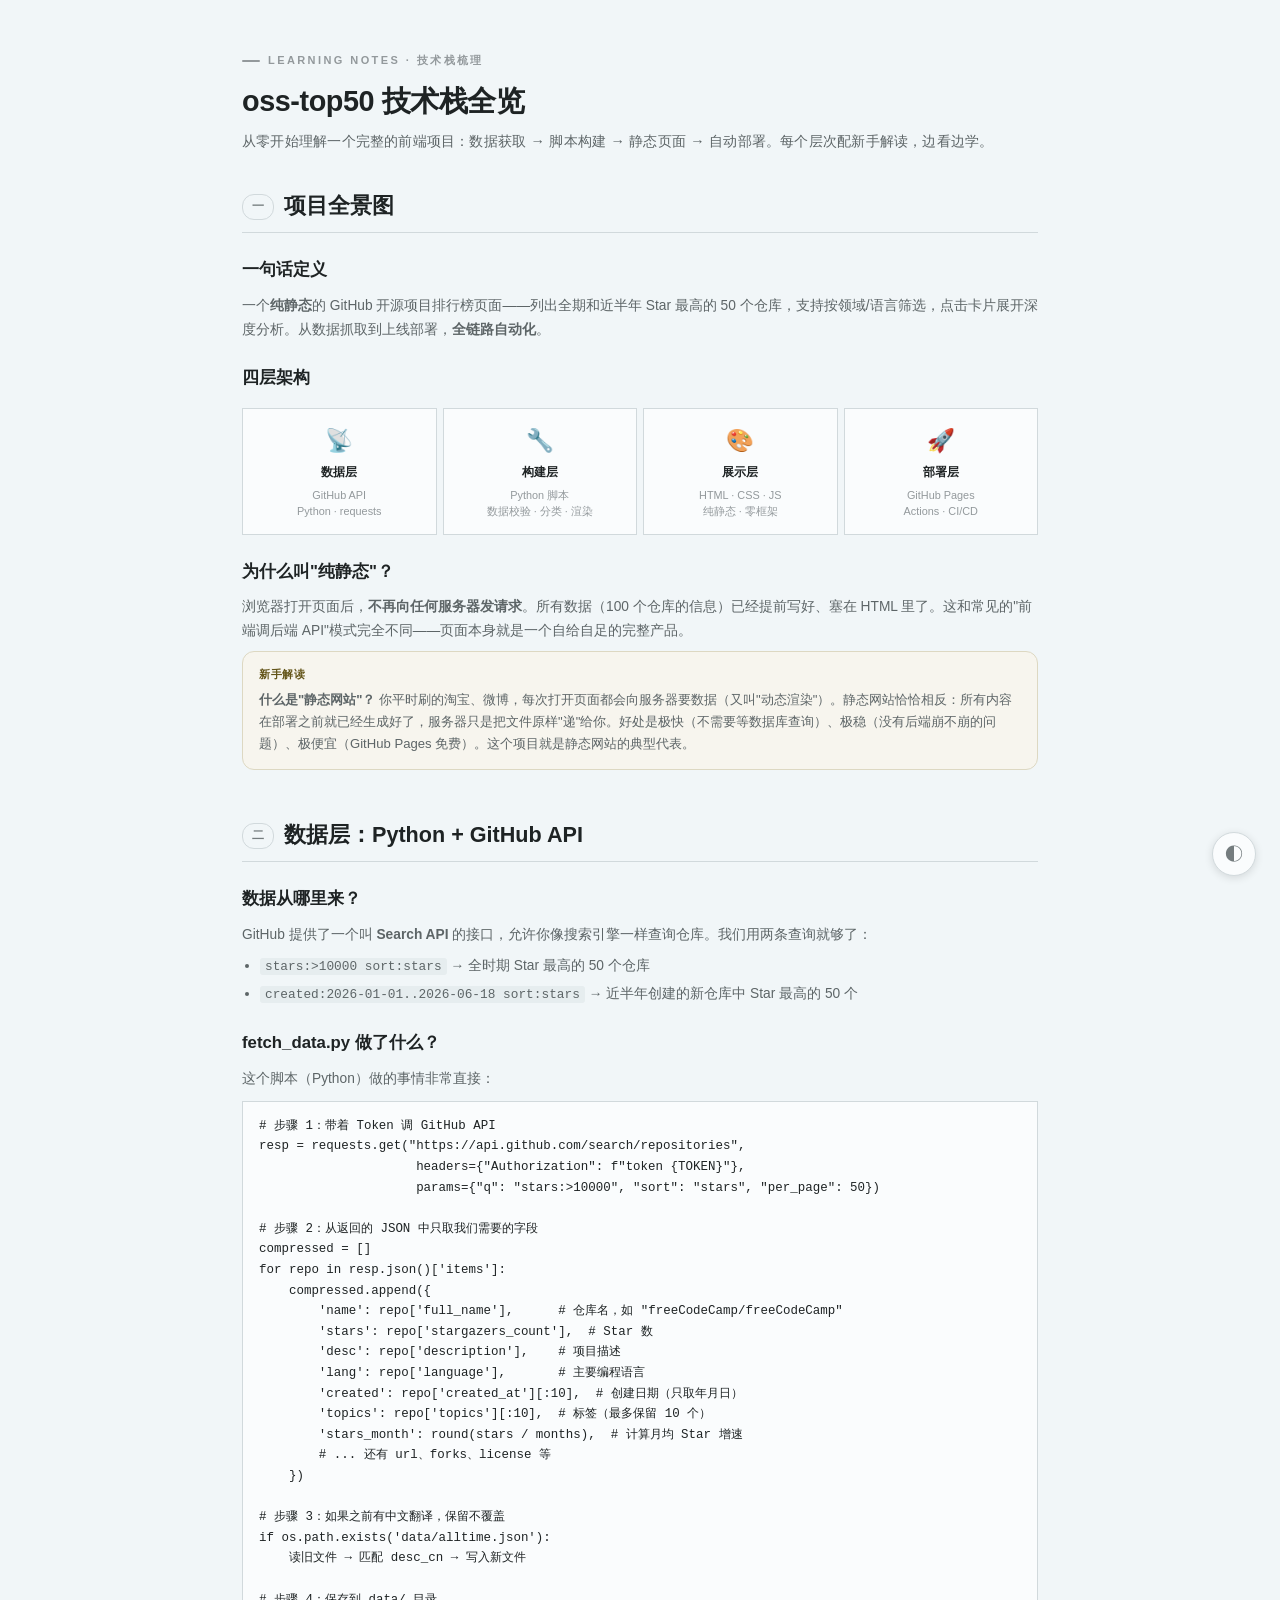
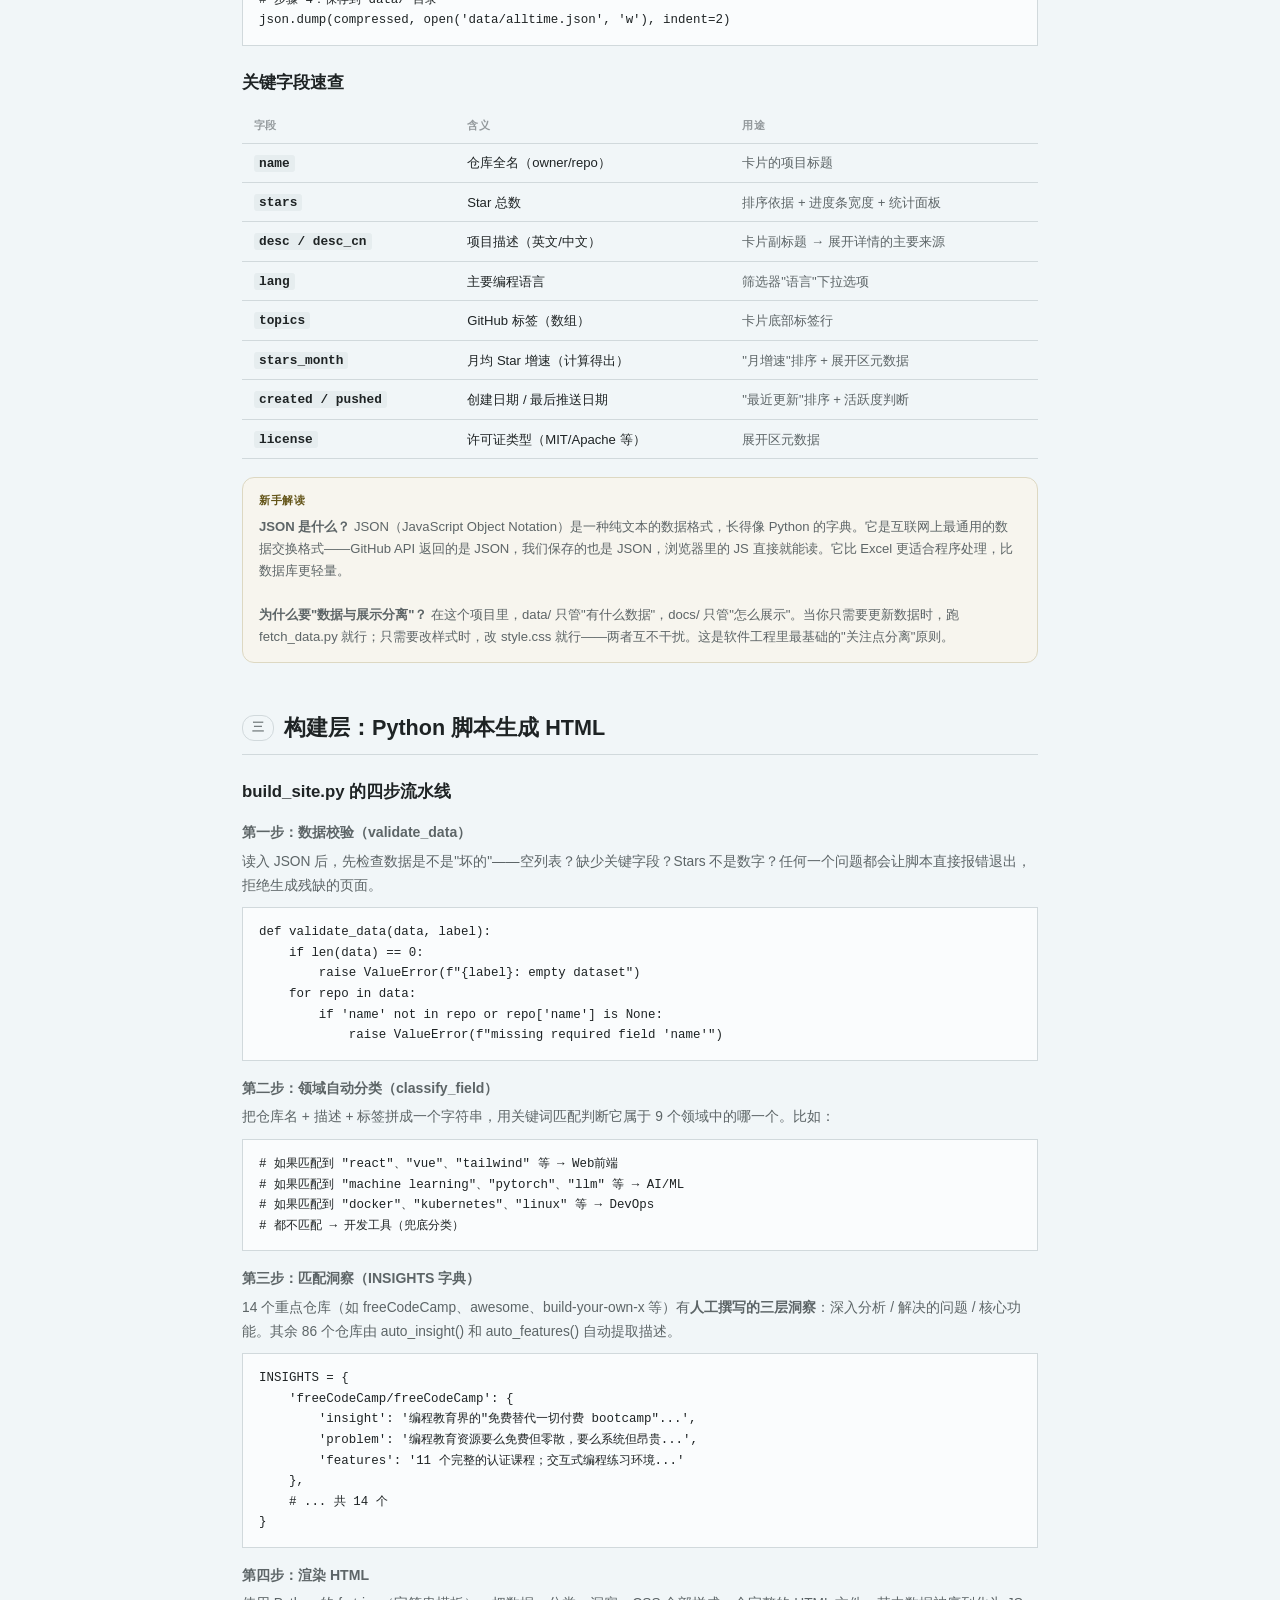
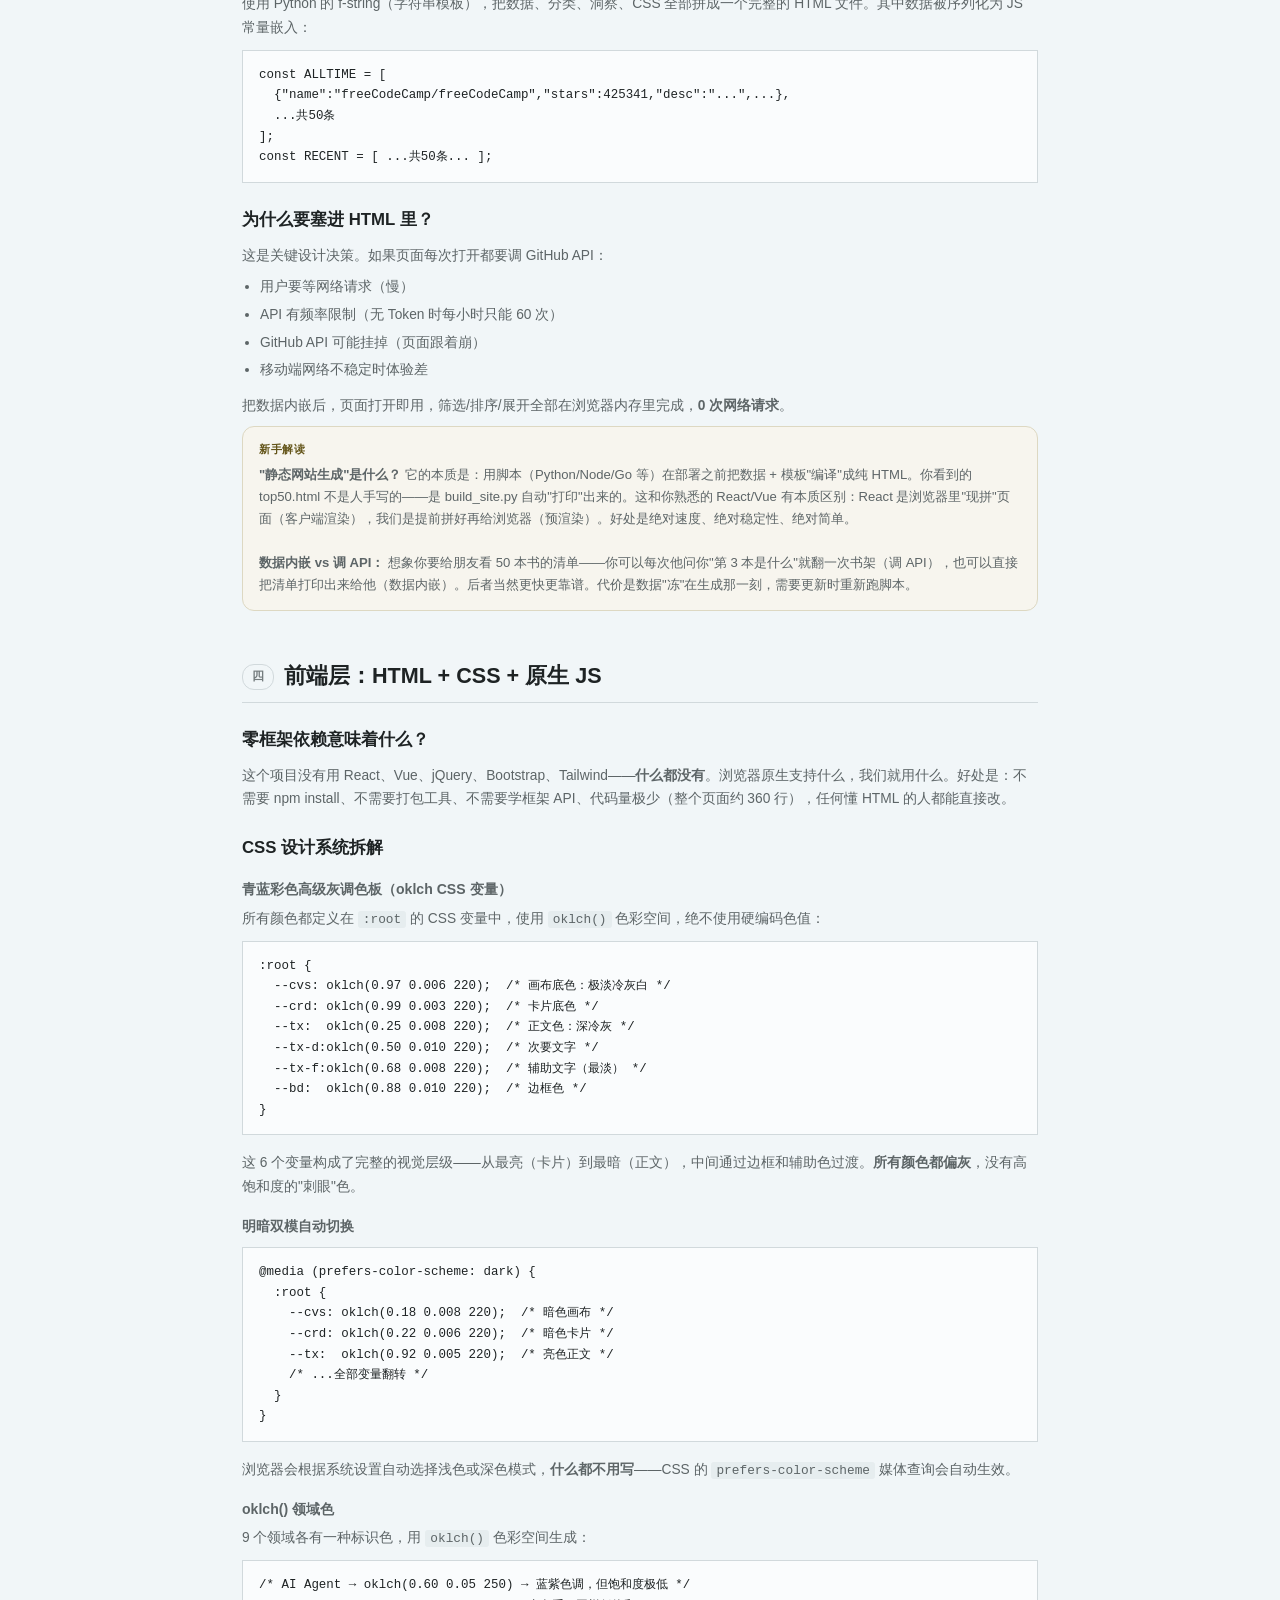
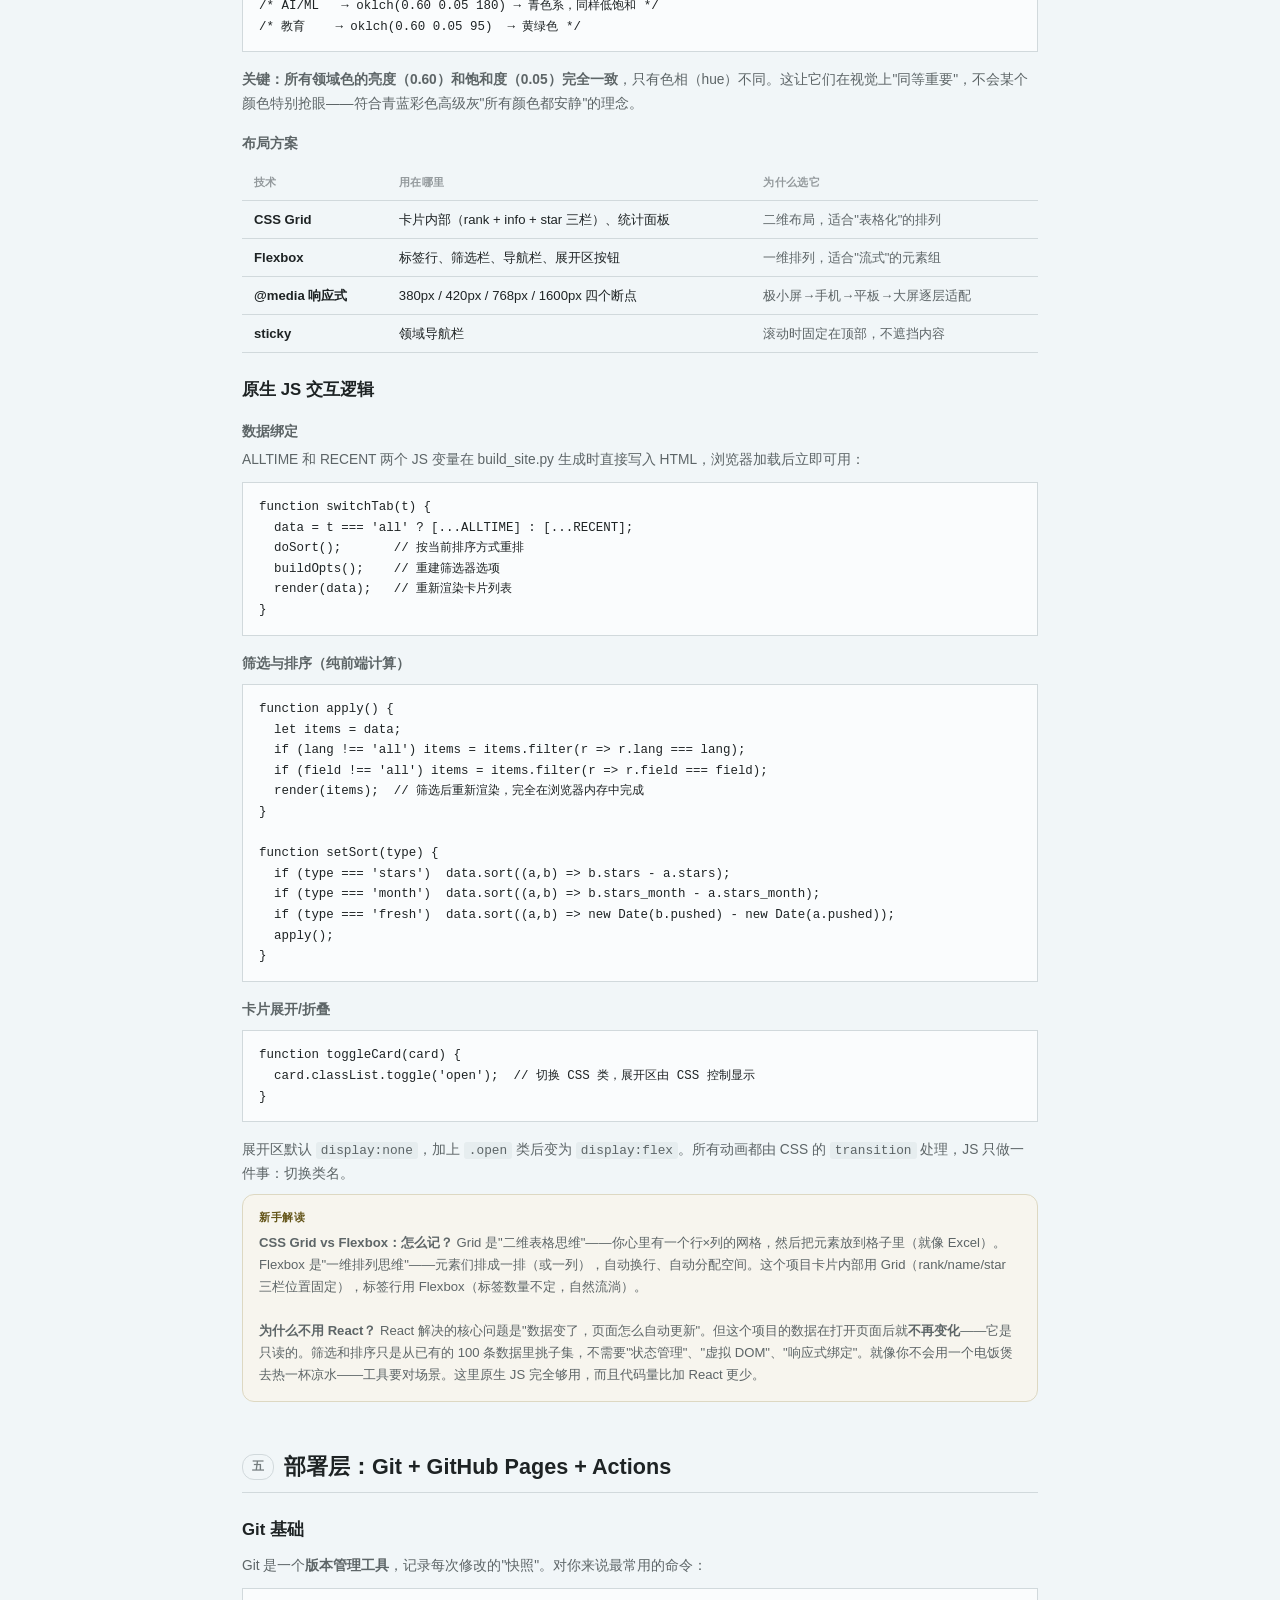
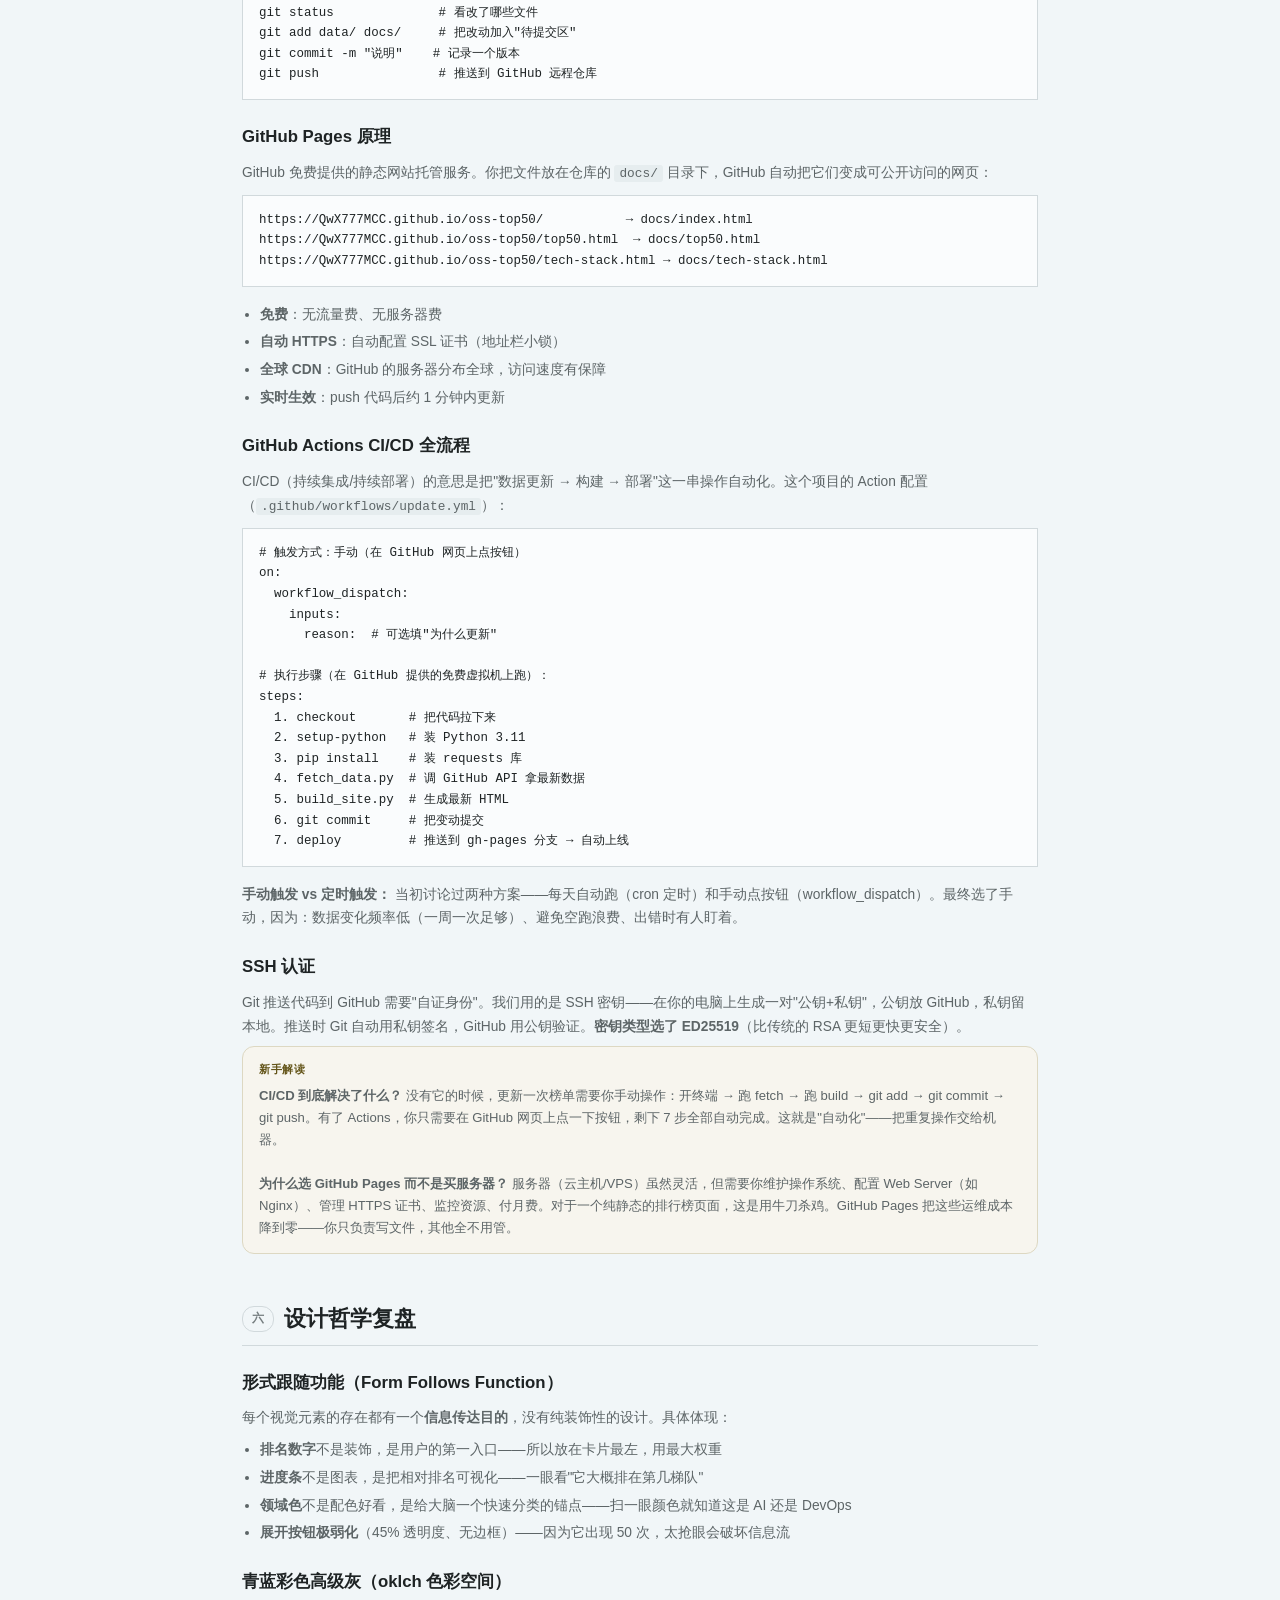
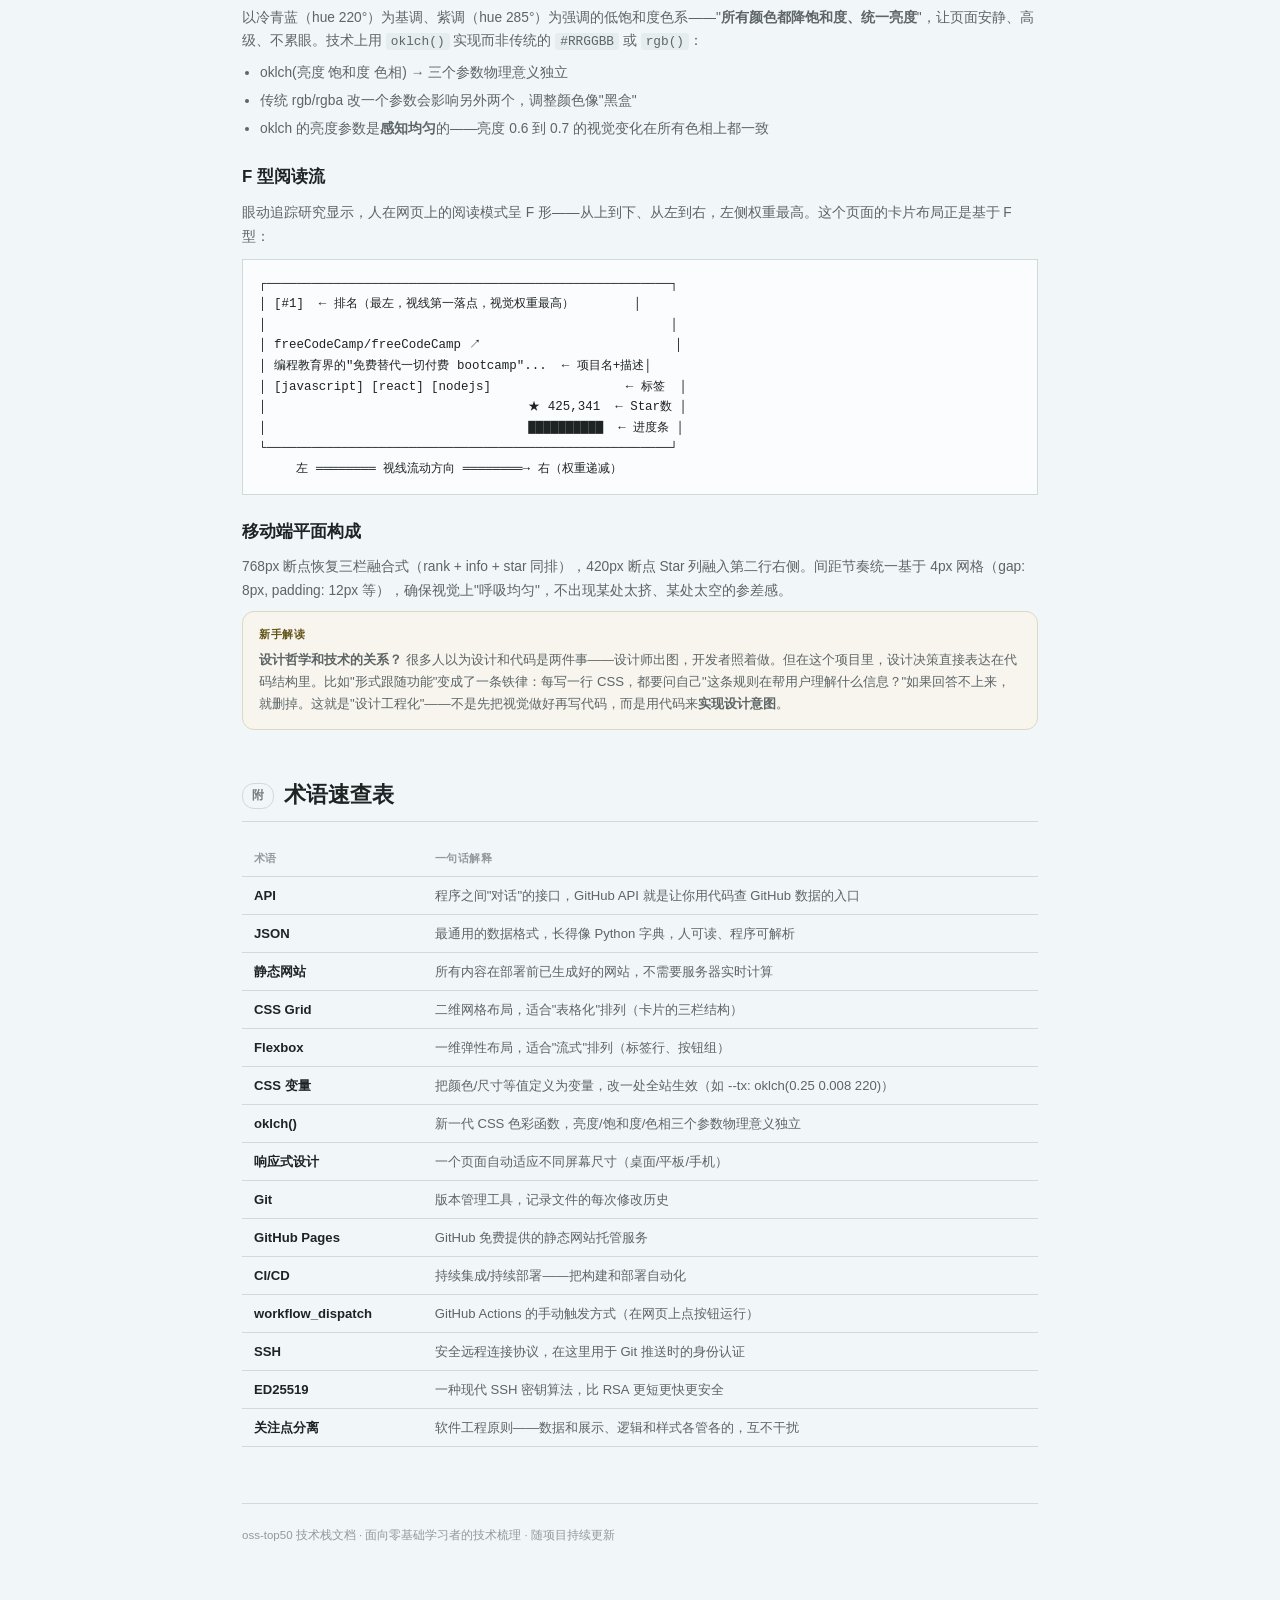
==== commit 88411aa3: "fix: .num 32x26 + font-weight:600 缓解笔画密度视觉差" ====
--- a/docs/tech-stack.html
+++ b/docs/tech-stack.html
@@ -16,10 +16,10 @@
   display:flex;align-items:center;gap:10px
 }
 .ts-section h2 .num{
-  font-size:.72rem;font-weight:500;color:var(--tx-dim);
+  font-size:.72rem;font-weight:600;color:var(--tx-dim);
   background:var(--cvs);border:1px solid var(--bd);
   border-radius:12px;white-space:nowrap;
-  min-width:30px;padding:3px 12px;
+  width:32px;height:26px;
   display:inline-flex;align-items:center;justify-content:center;
   line-height:1.2;flex-shrink:0
 }
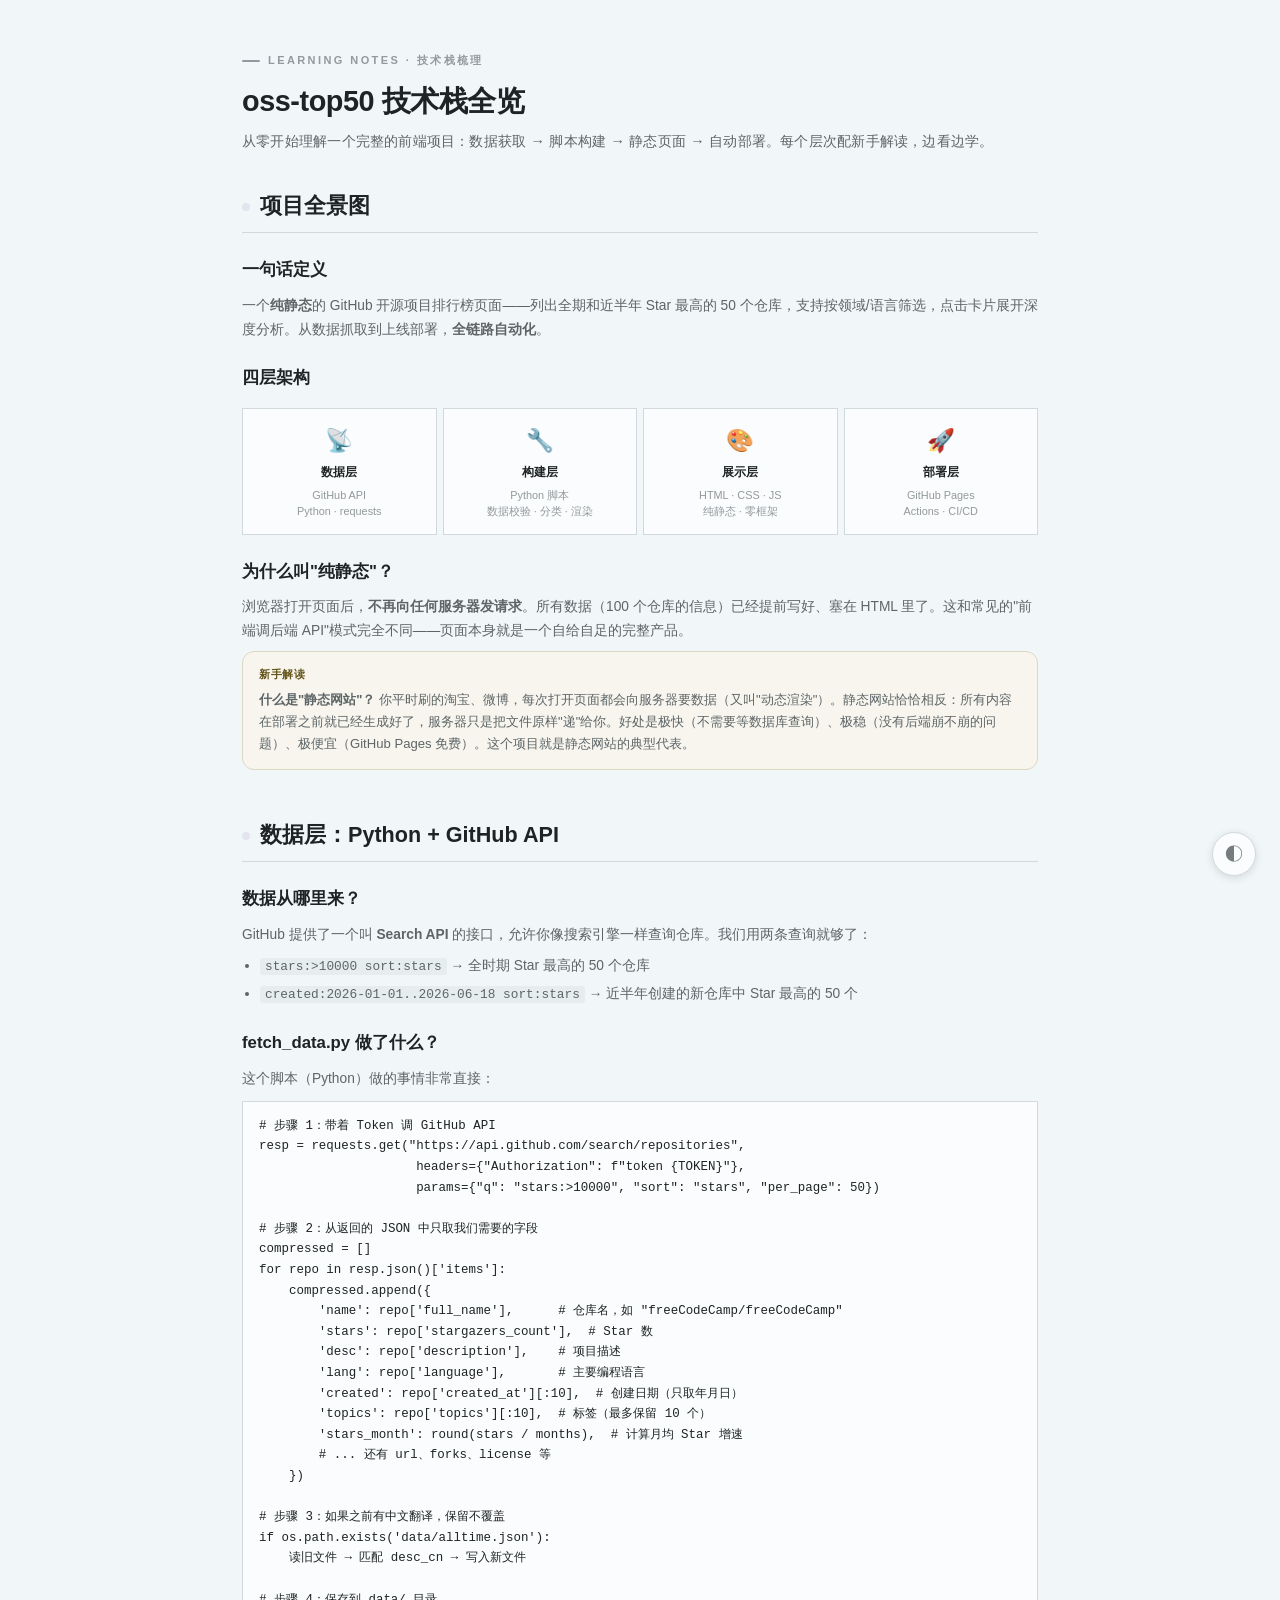
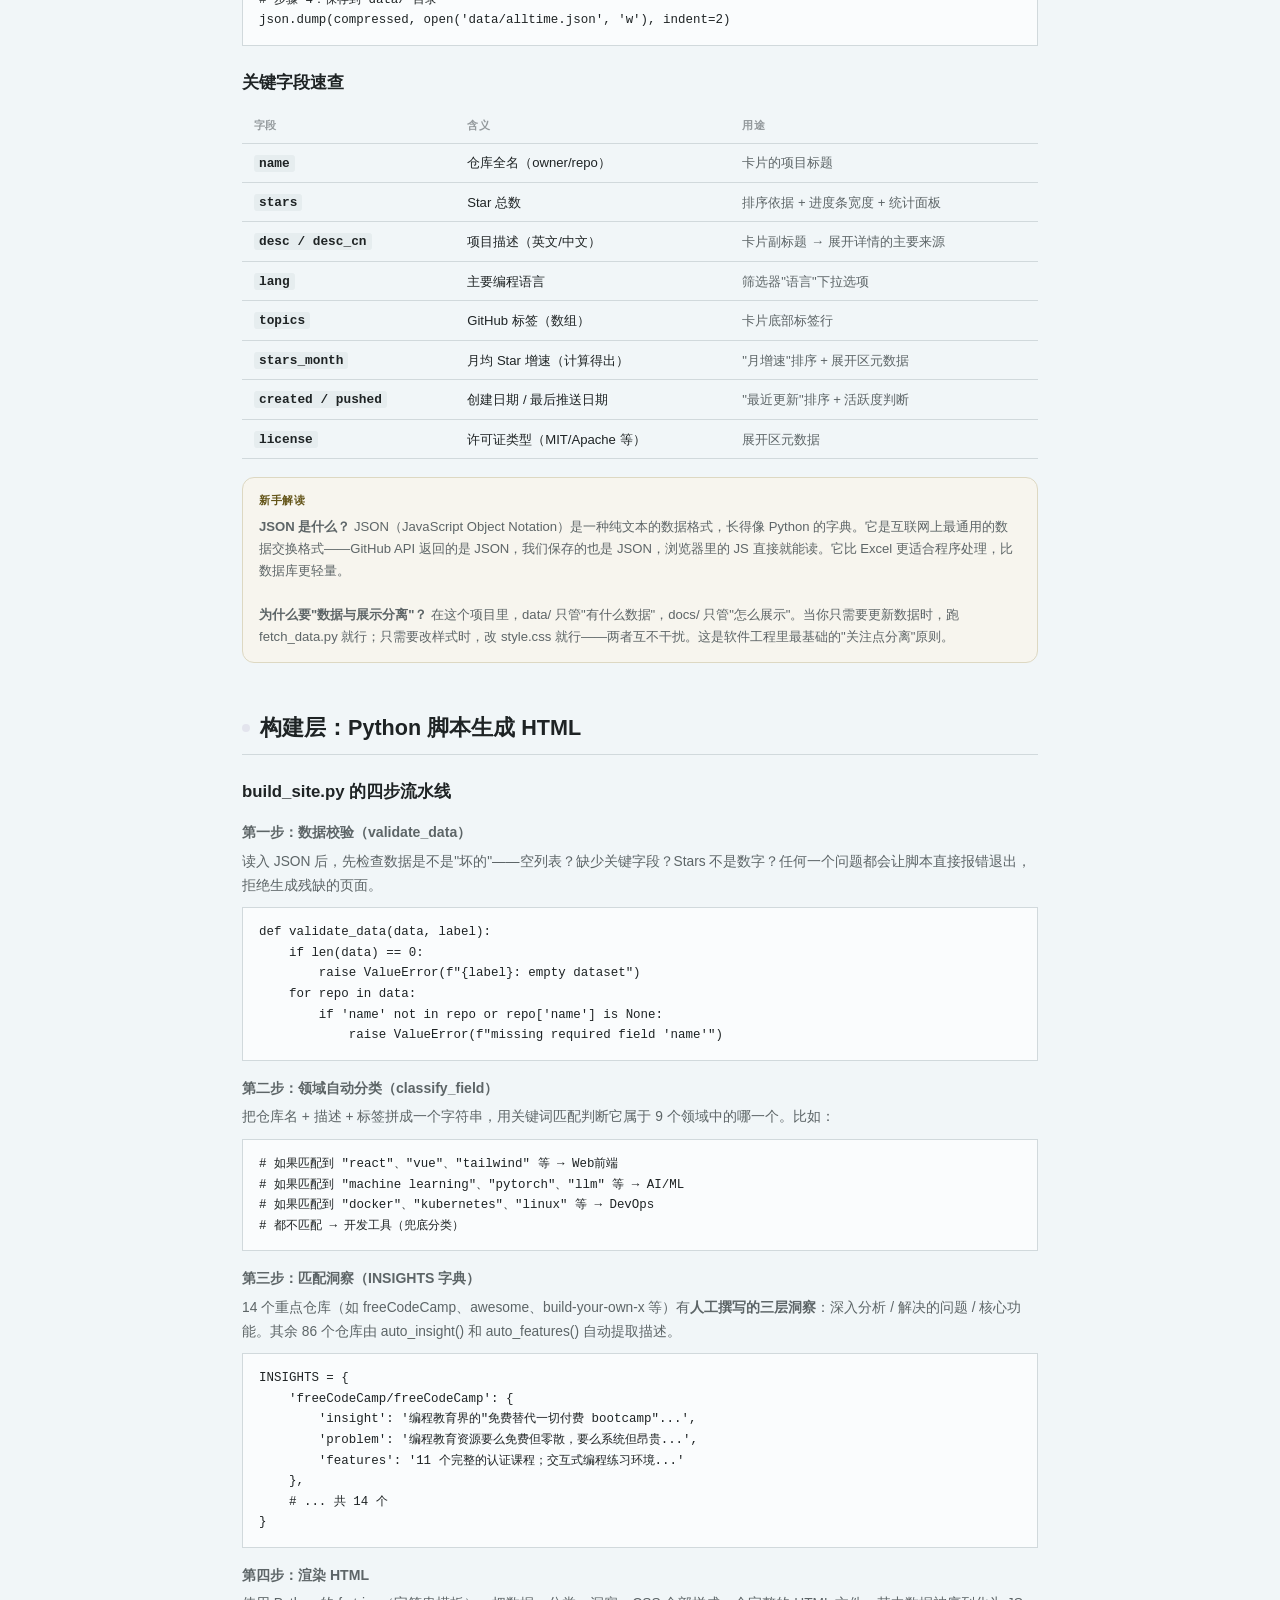
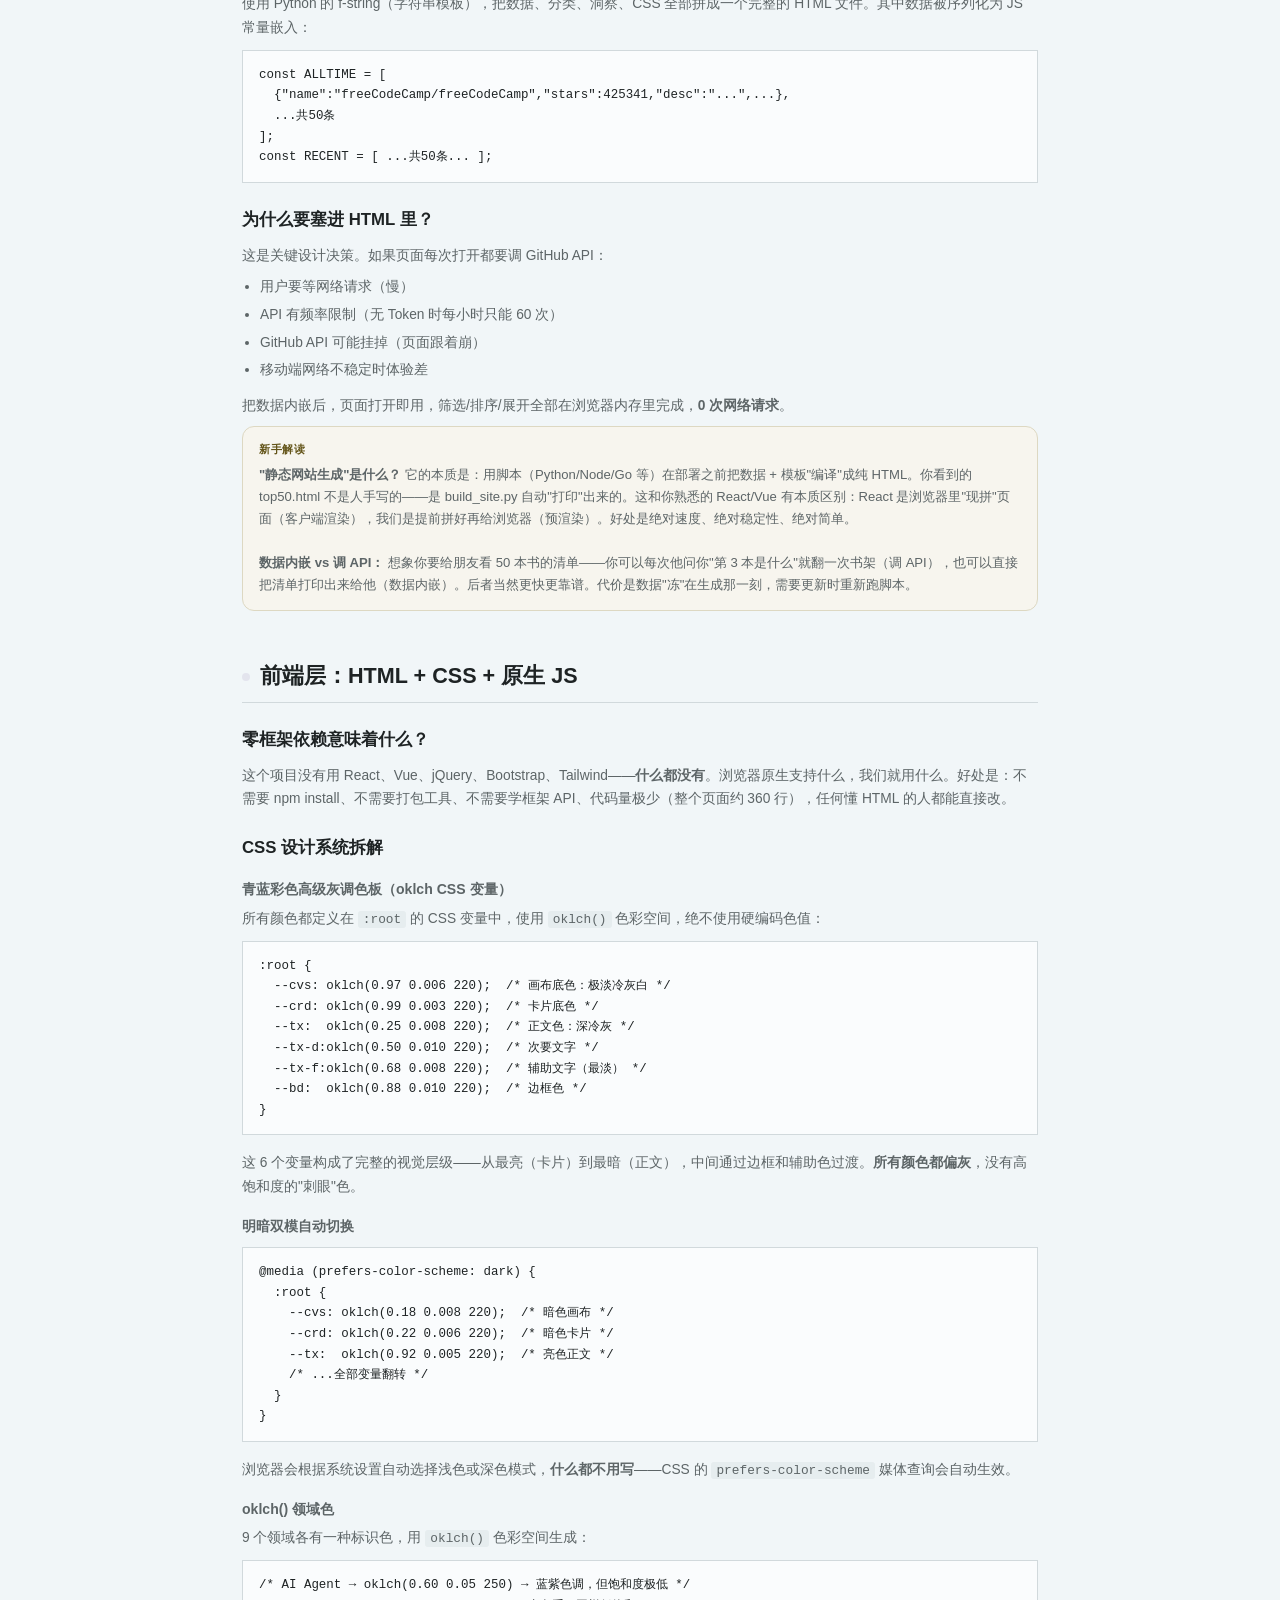
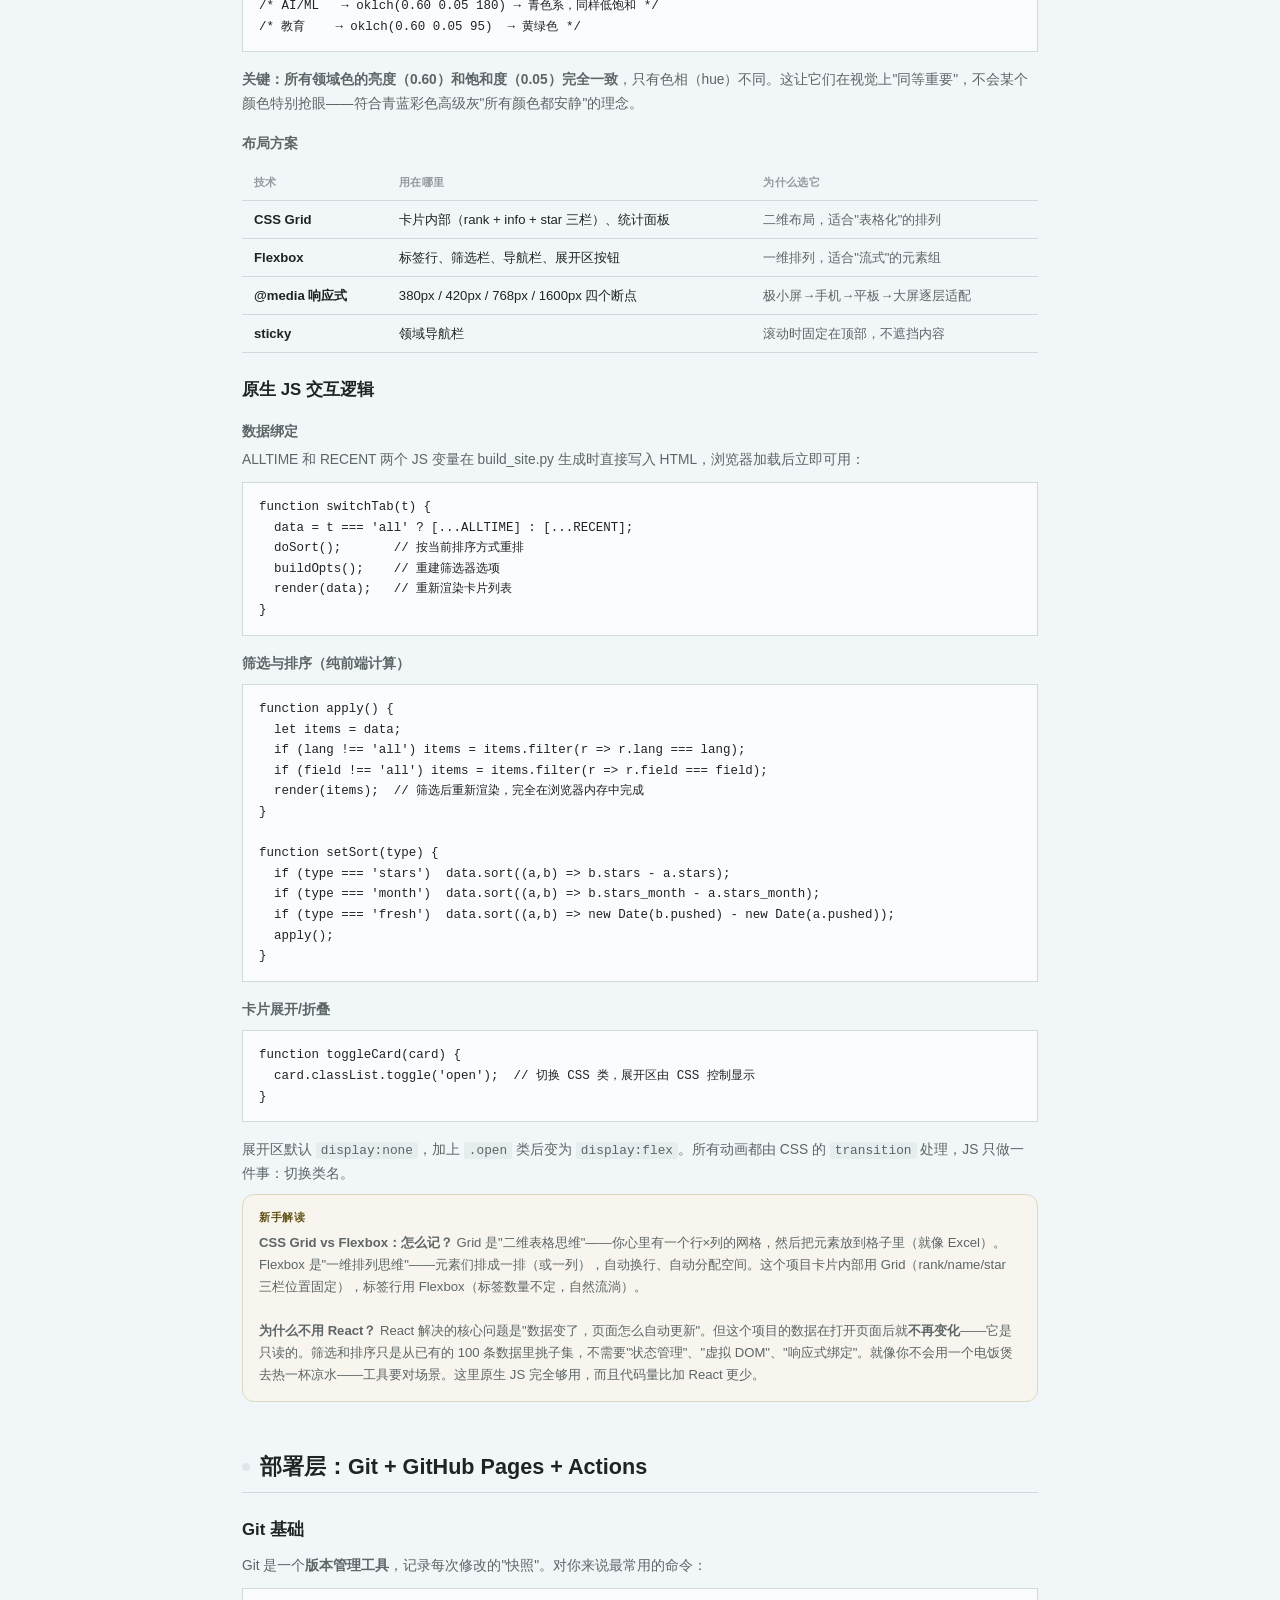
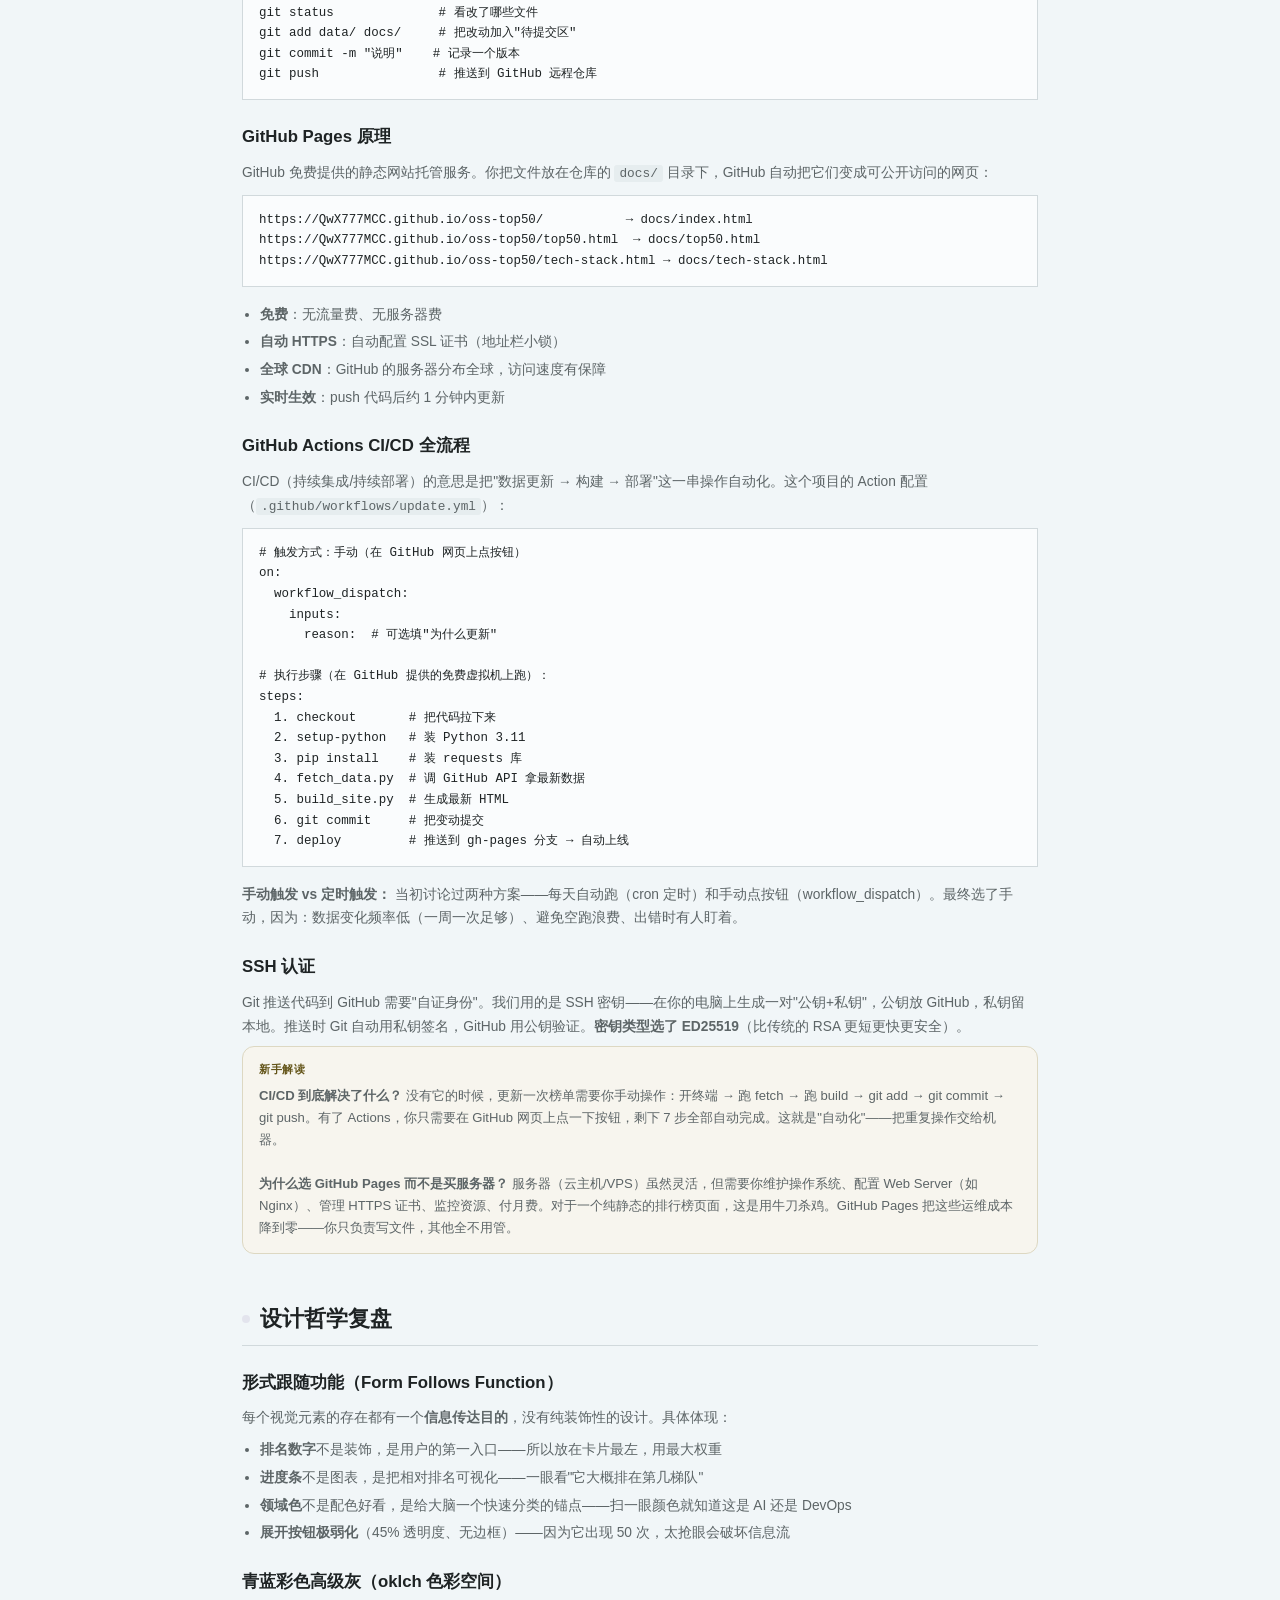
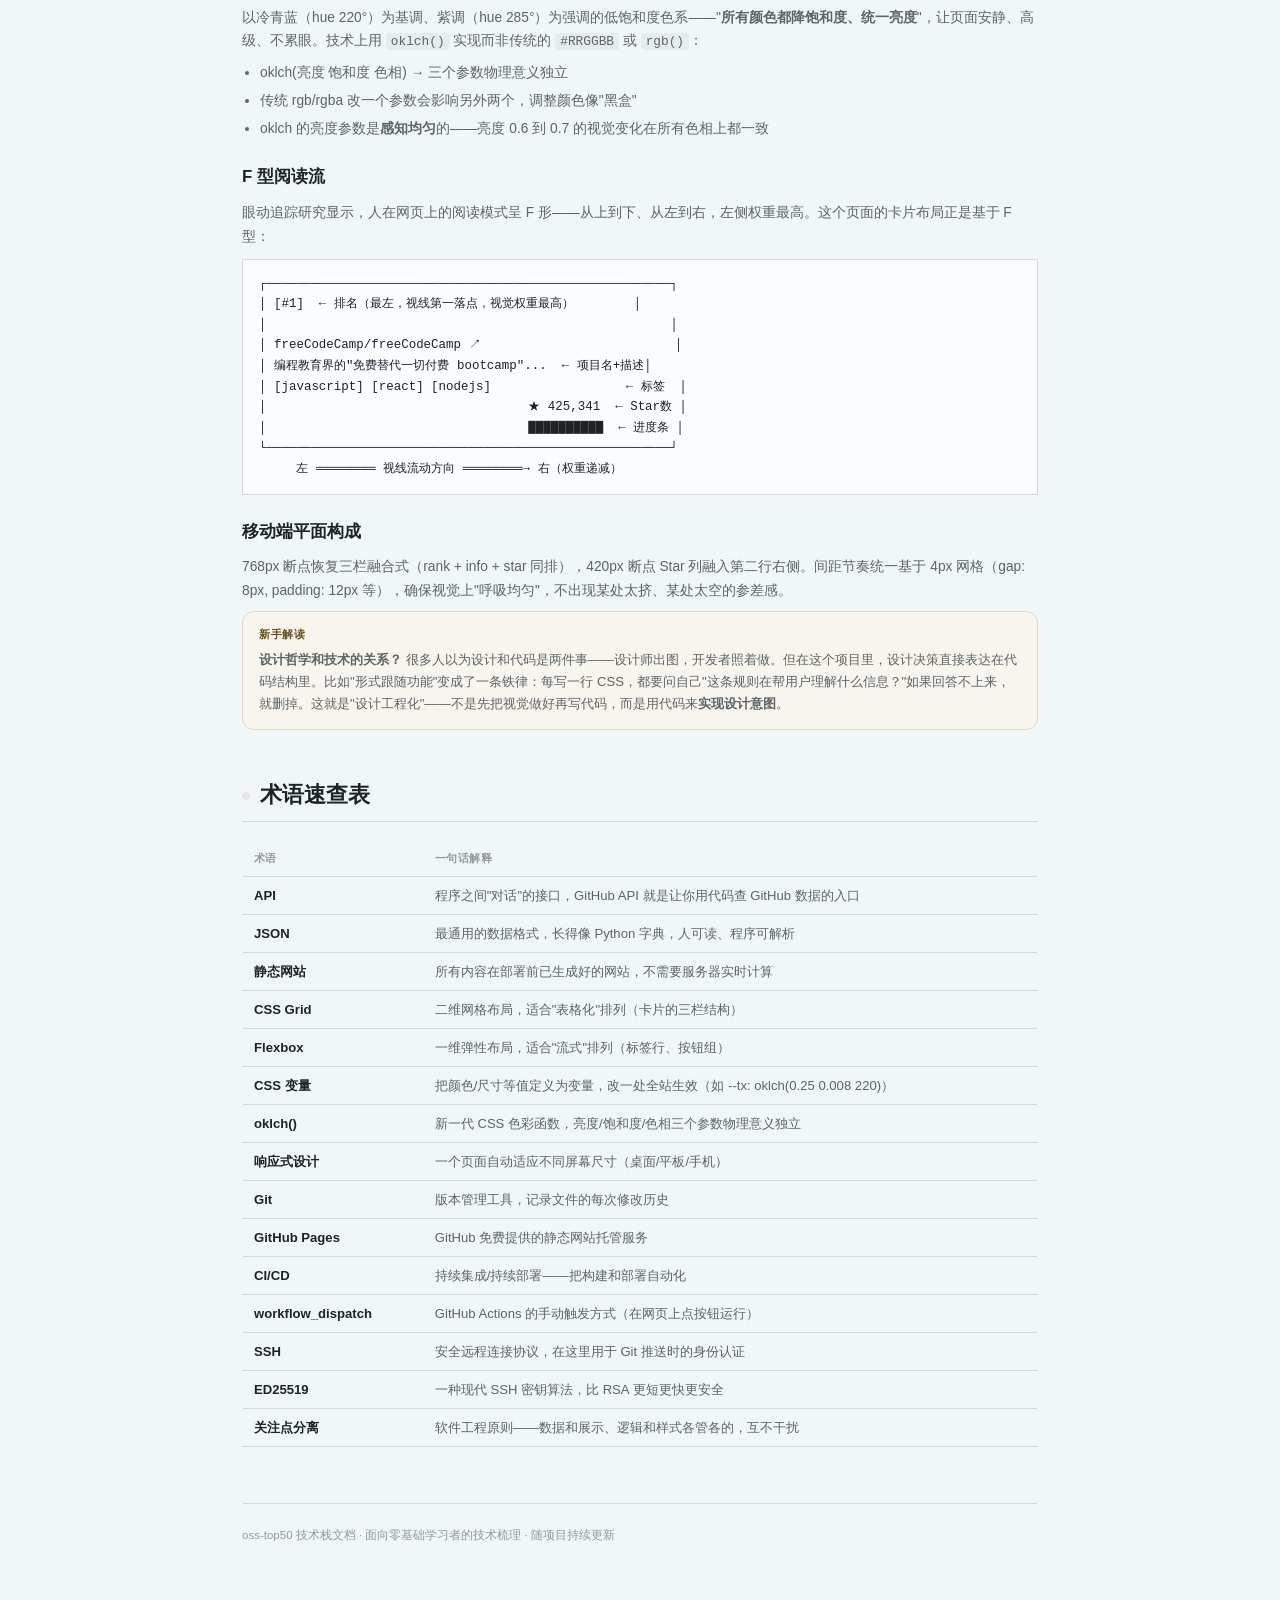
==== commit 5aed7282: "refactor: .num 从CJK胶囊改为accent圆点 消除笔画密度色差" ====
--- a/docs/tech-stack.html
+++ b/docs/tech-stack.html
@@ -16,12 +16,11 @@
   display:flex;align-items:center;gap:10px
 }
 .ts-section h2 .num{
-  font-size:.72rem;font-weight:600;color:var(--tx-dim);
-  background:var(--cvs);border:1px solid var(--bd);
-  border-radius:12px;white-space:nowrap;
-  width:32px;height:26px;
-  display:inline-flex;align-items:center;justify-content:center;
-  line-height:1.2;flex-shrink:0
+  display:inline-block;
+  width:8px;height:8px;
+  border-radius:50%;
+  background:var(--crd-a);
+  font-size:0;flex-shrink:0
 }
 .ts-section h3{
   font-size:1.05rem;font-weight:600;color:var(--tx);
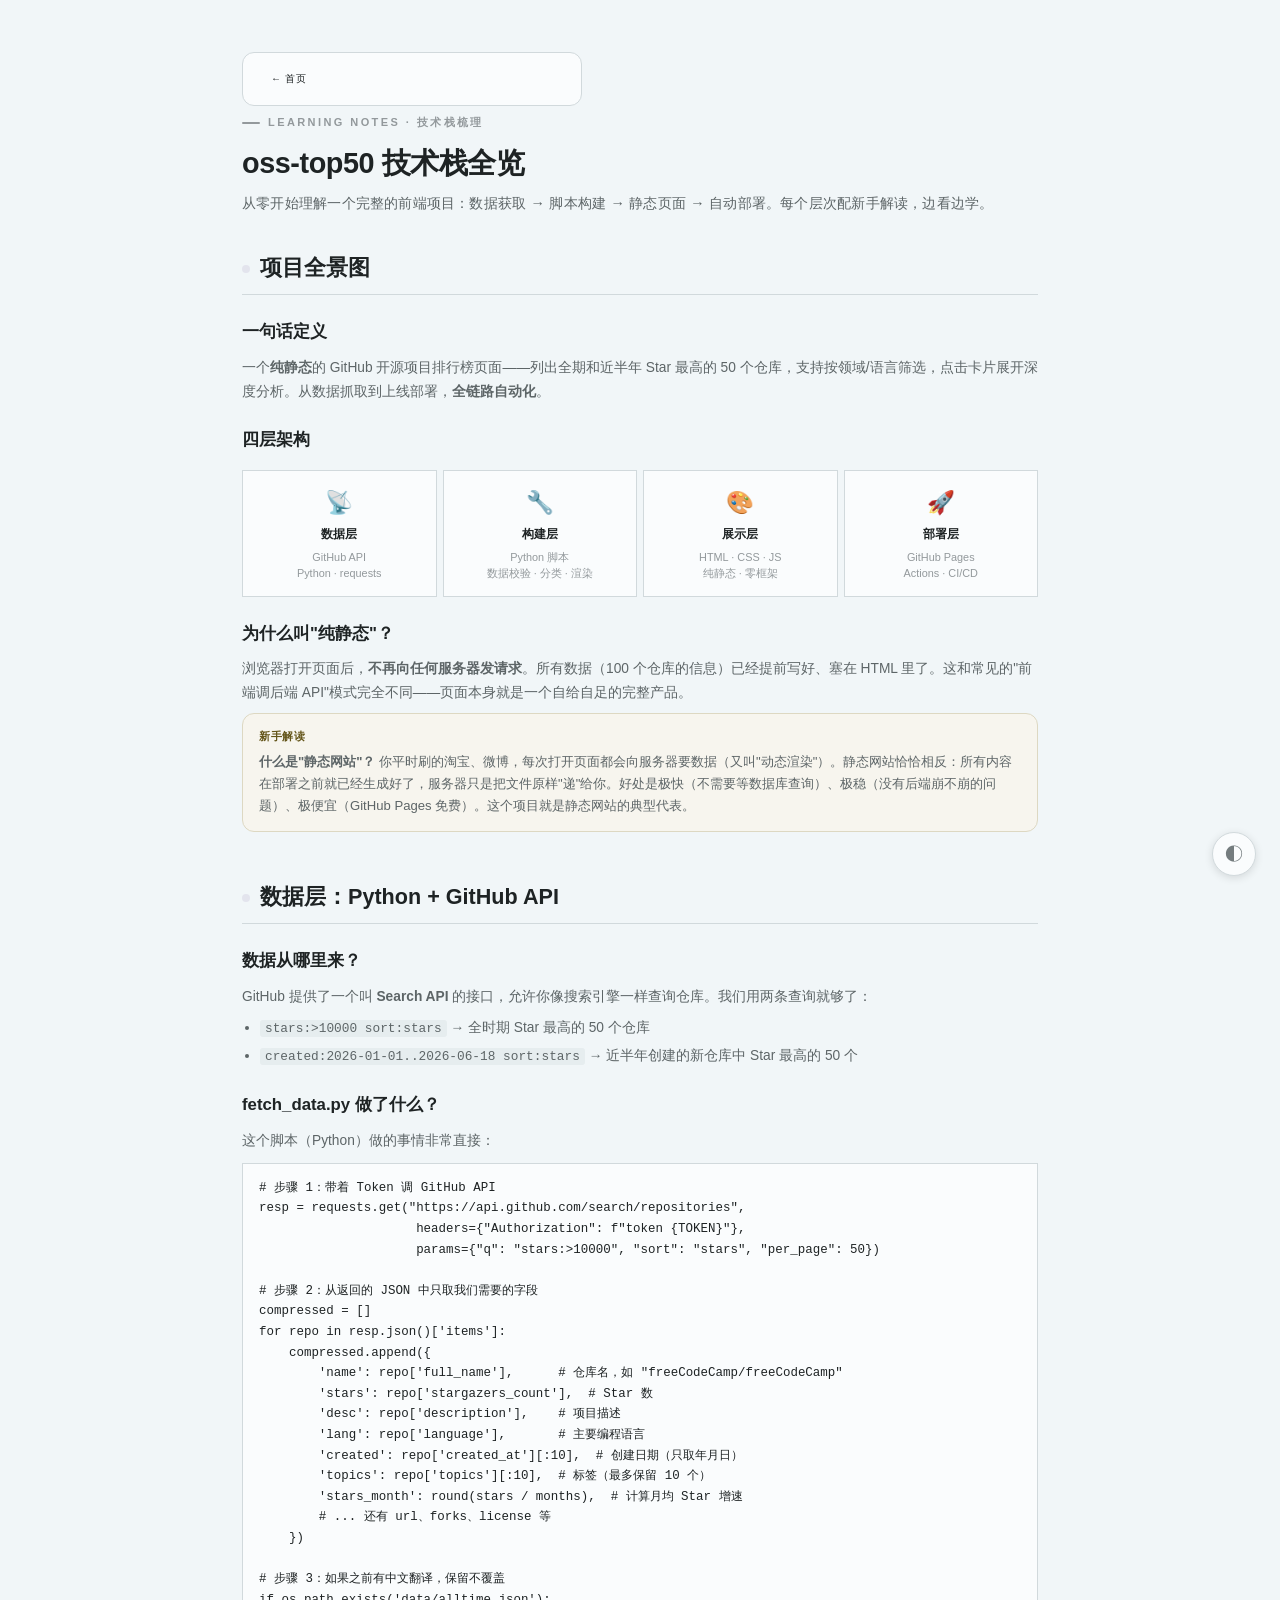
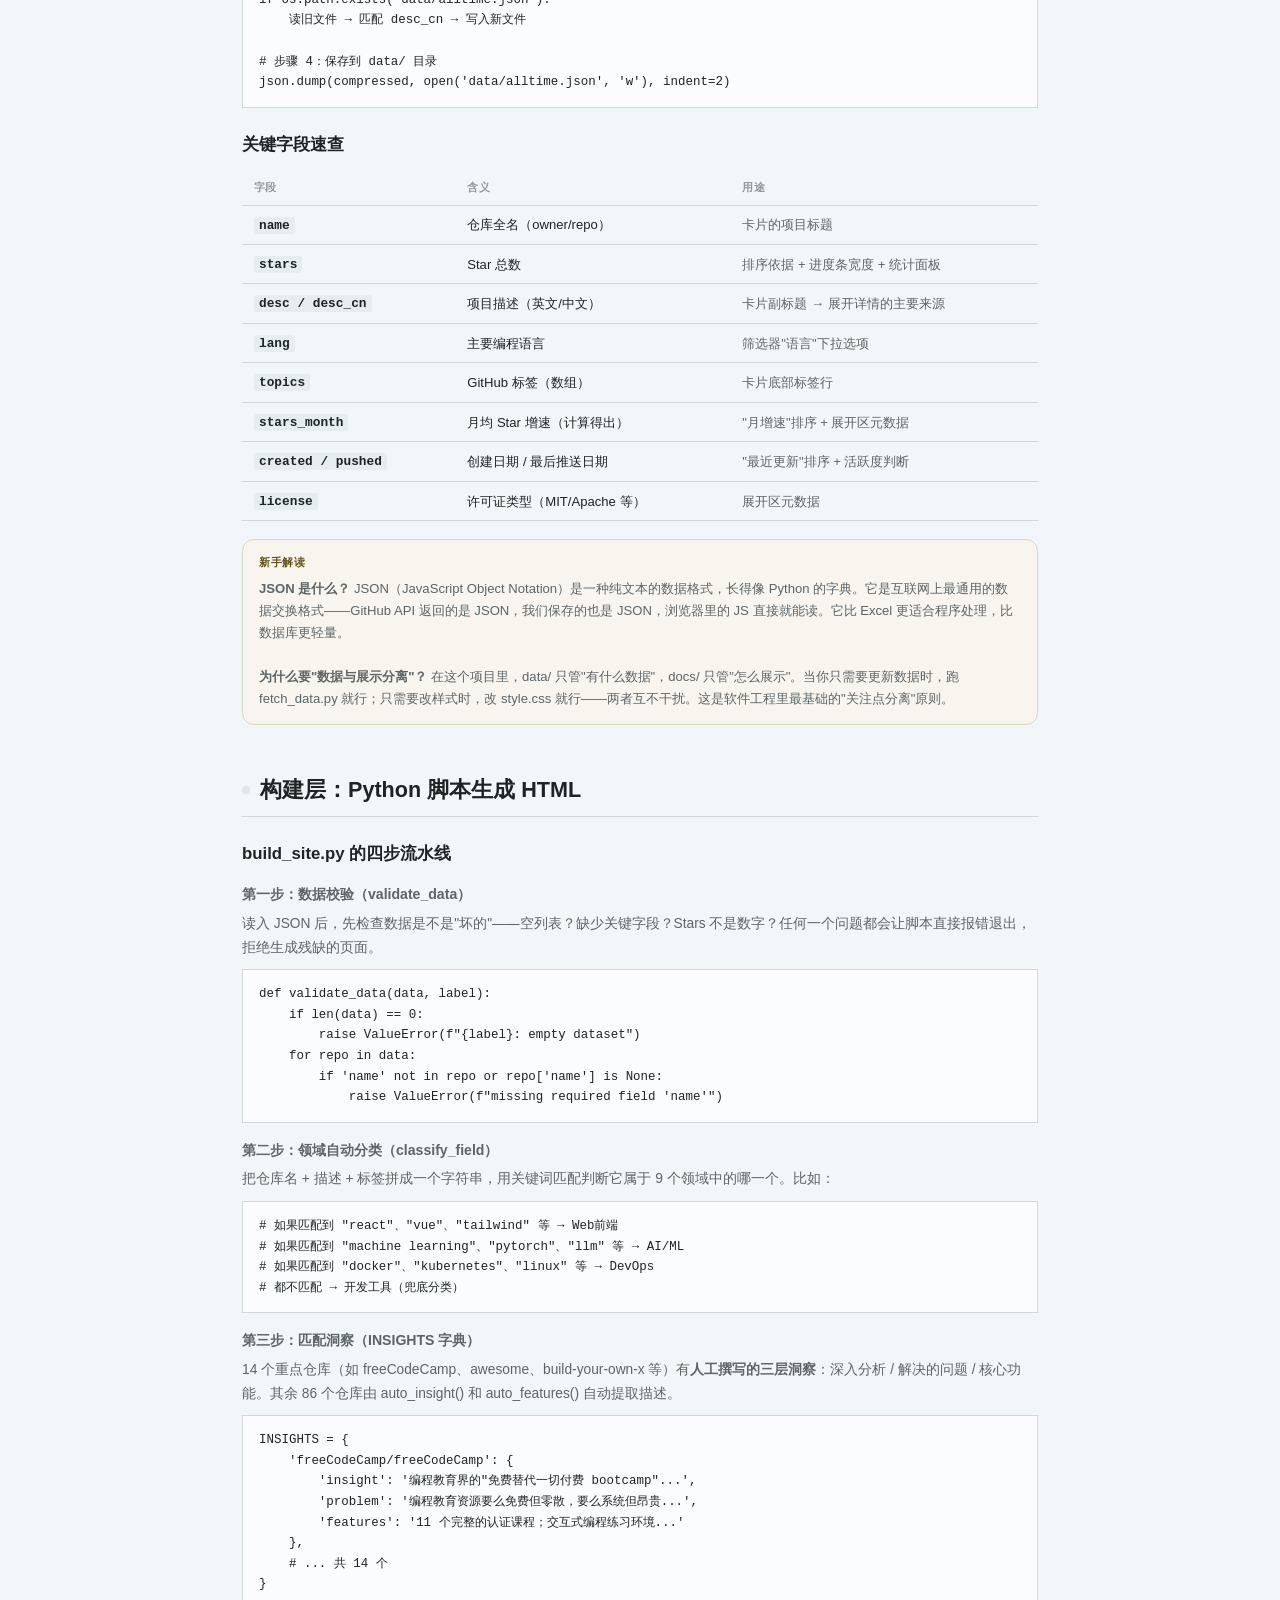
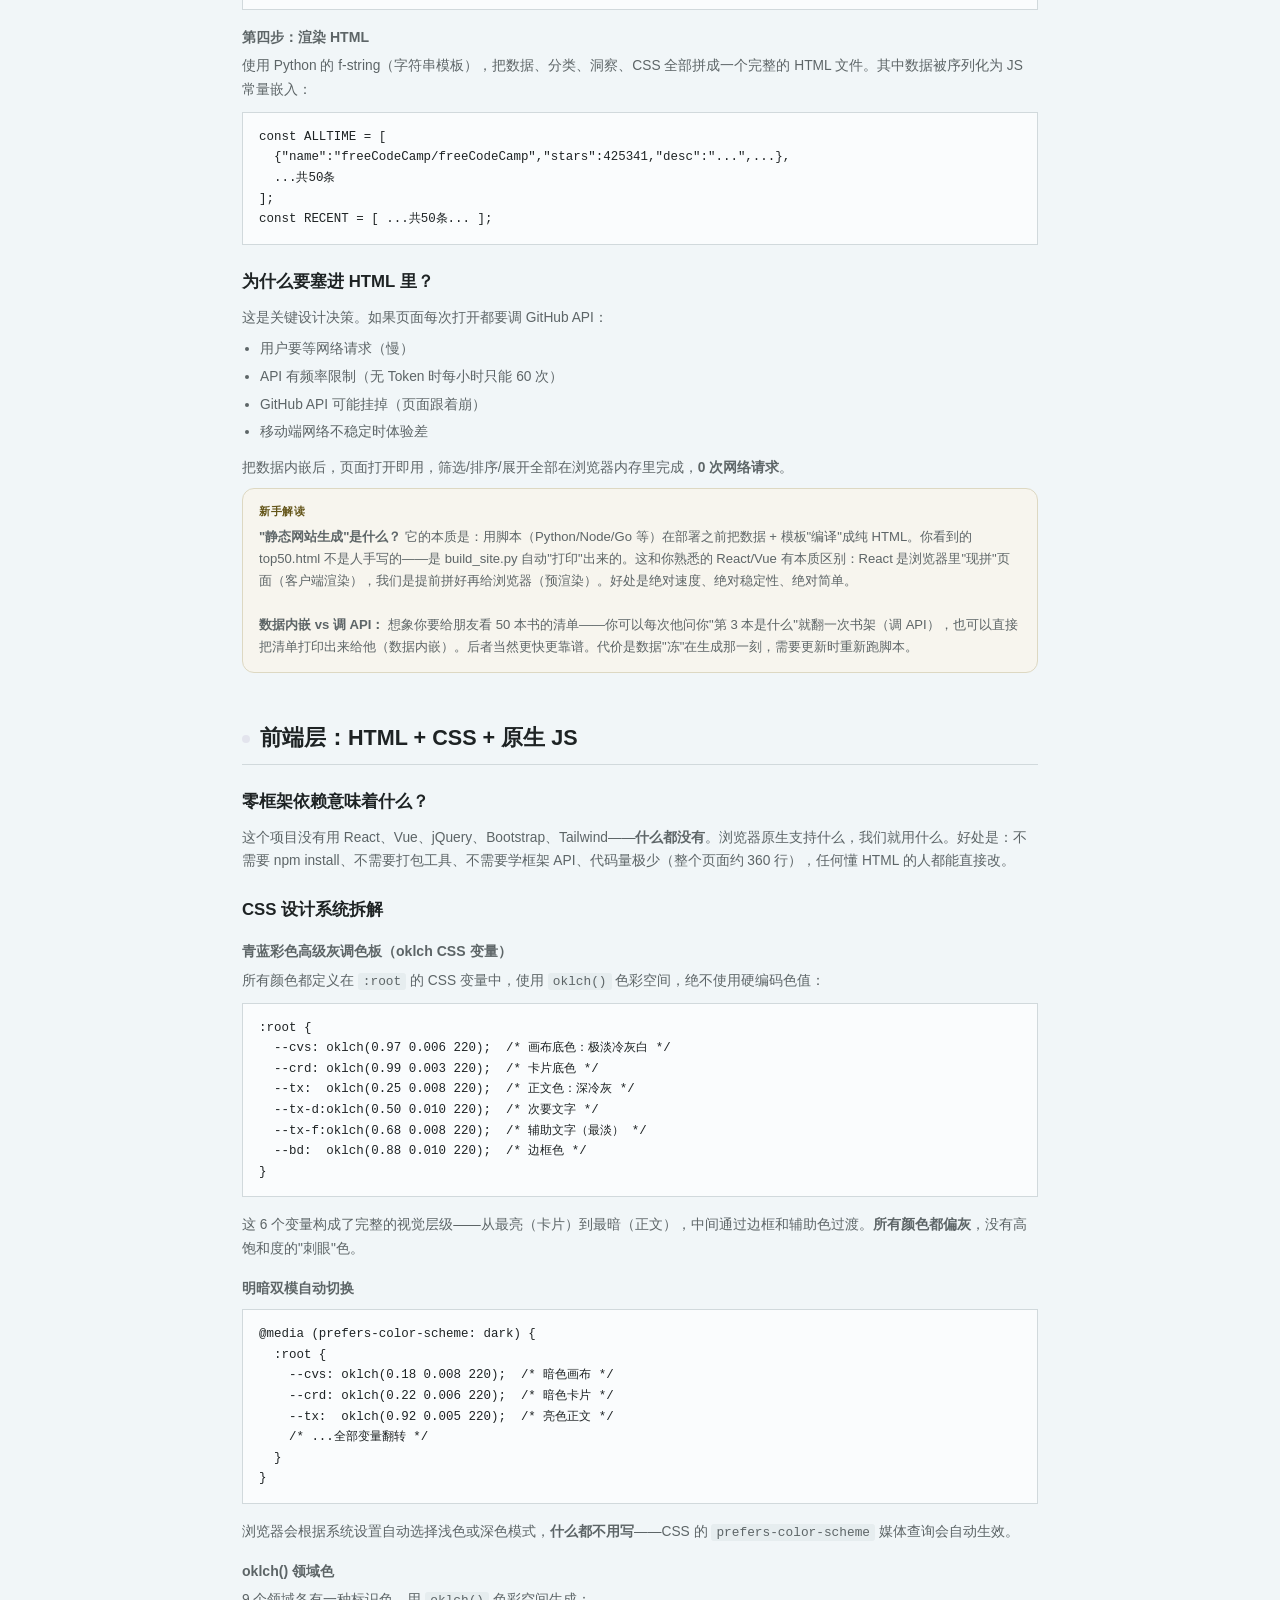
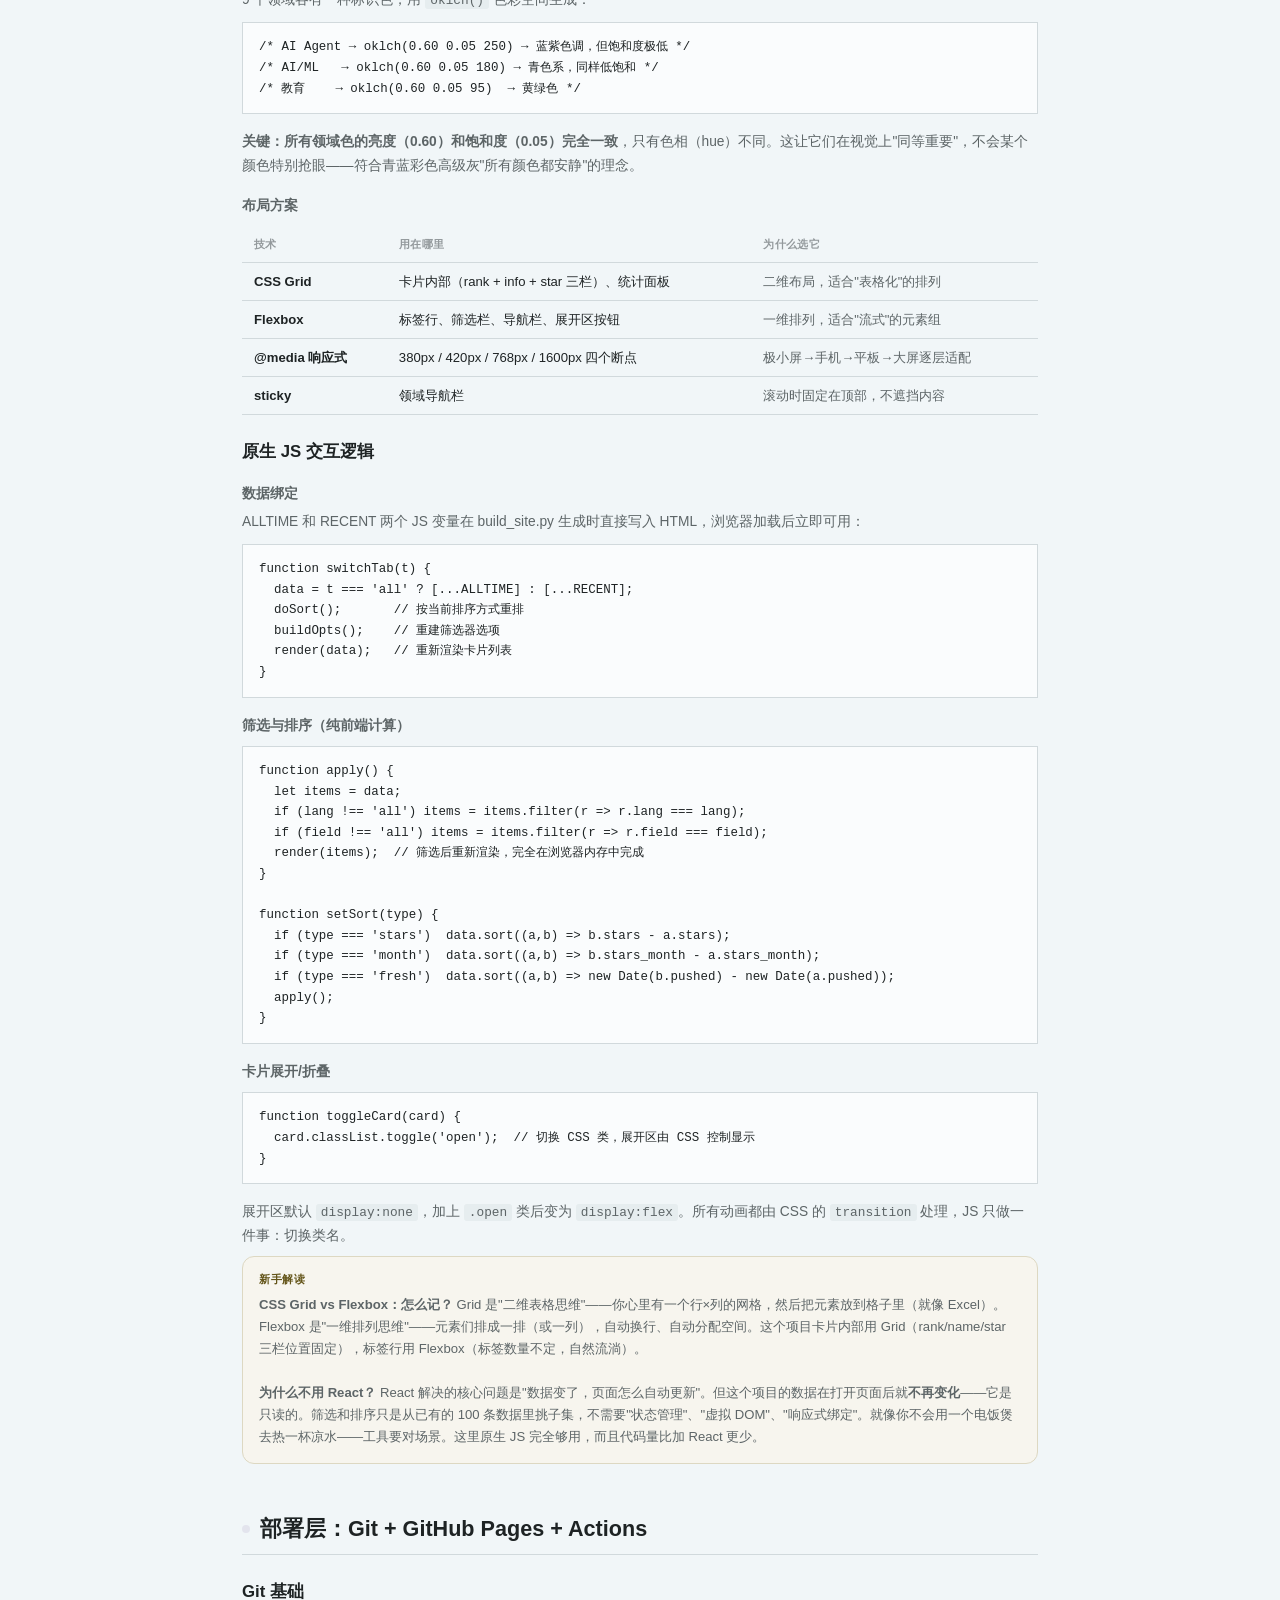
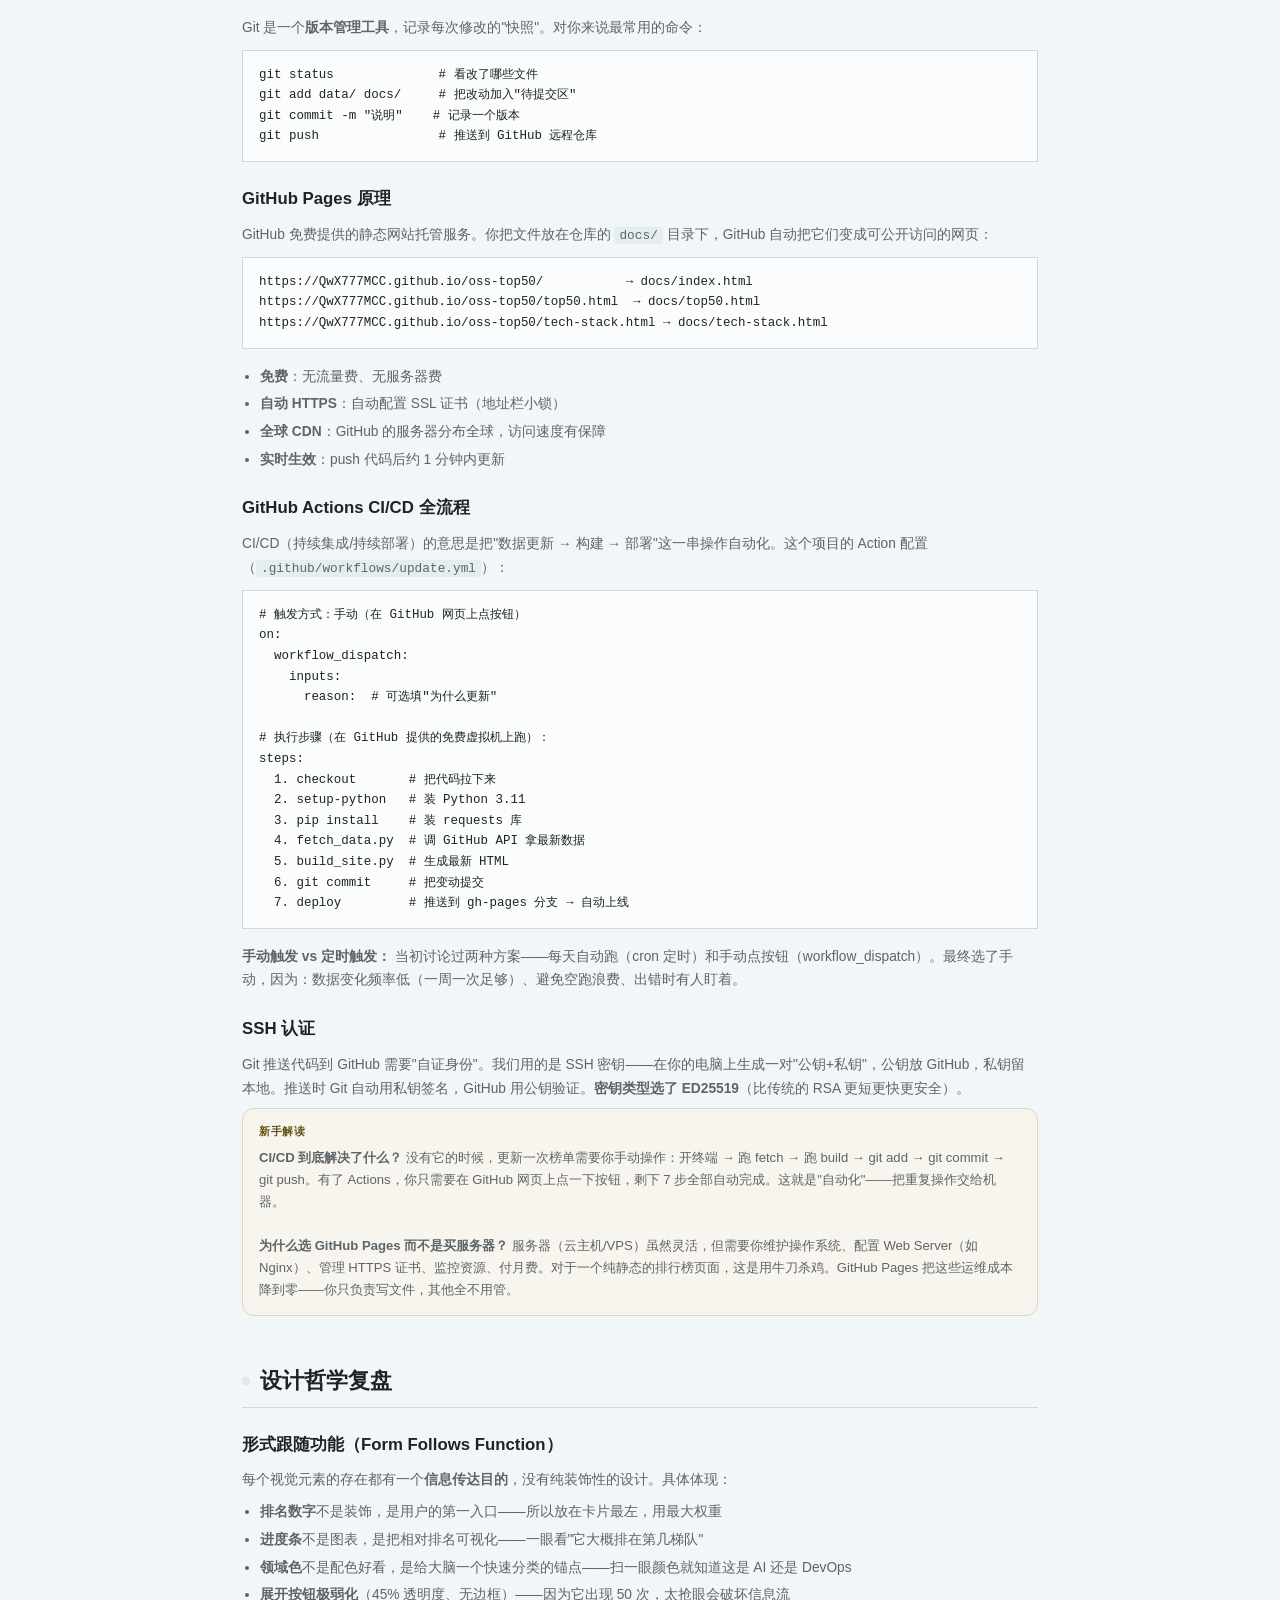
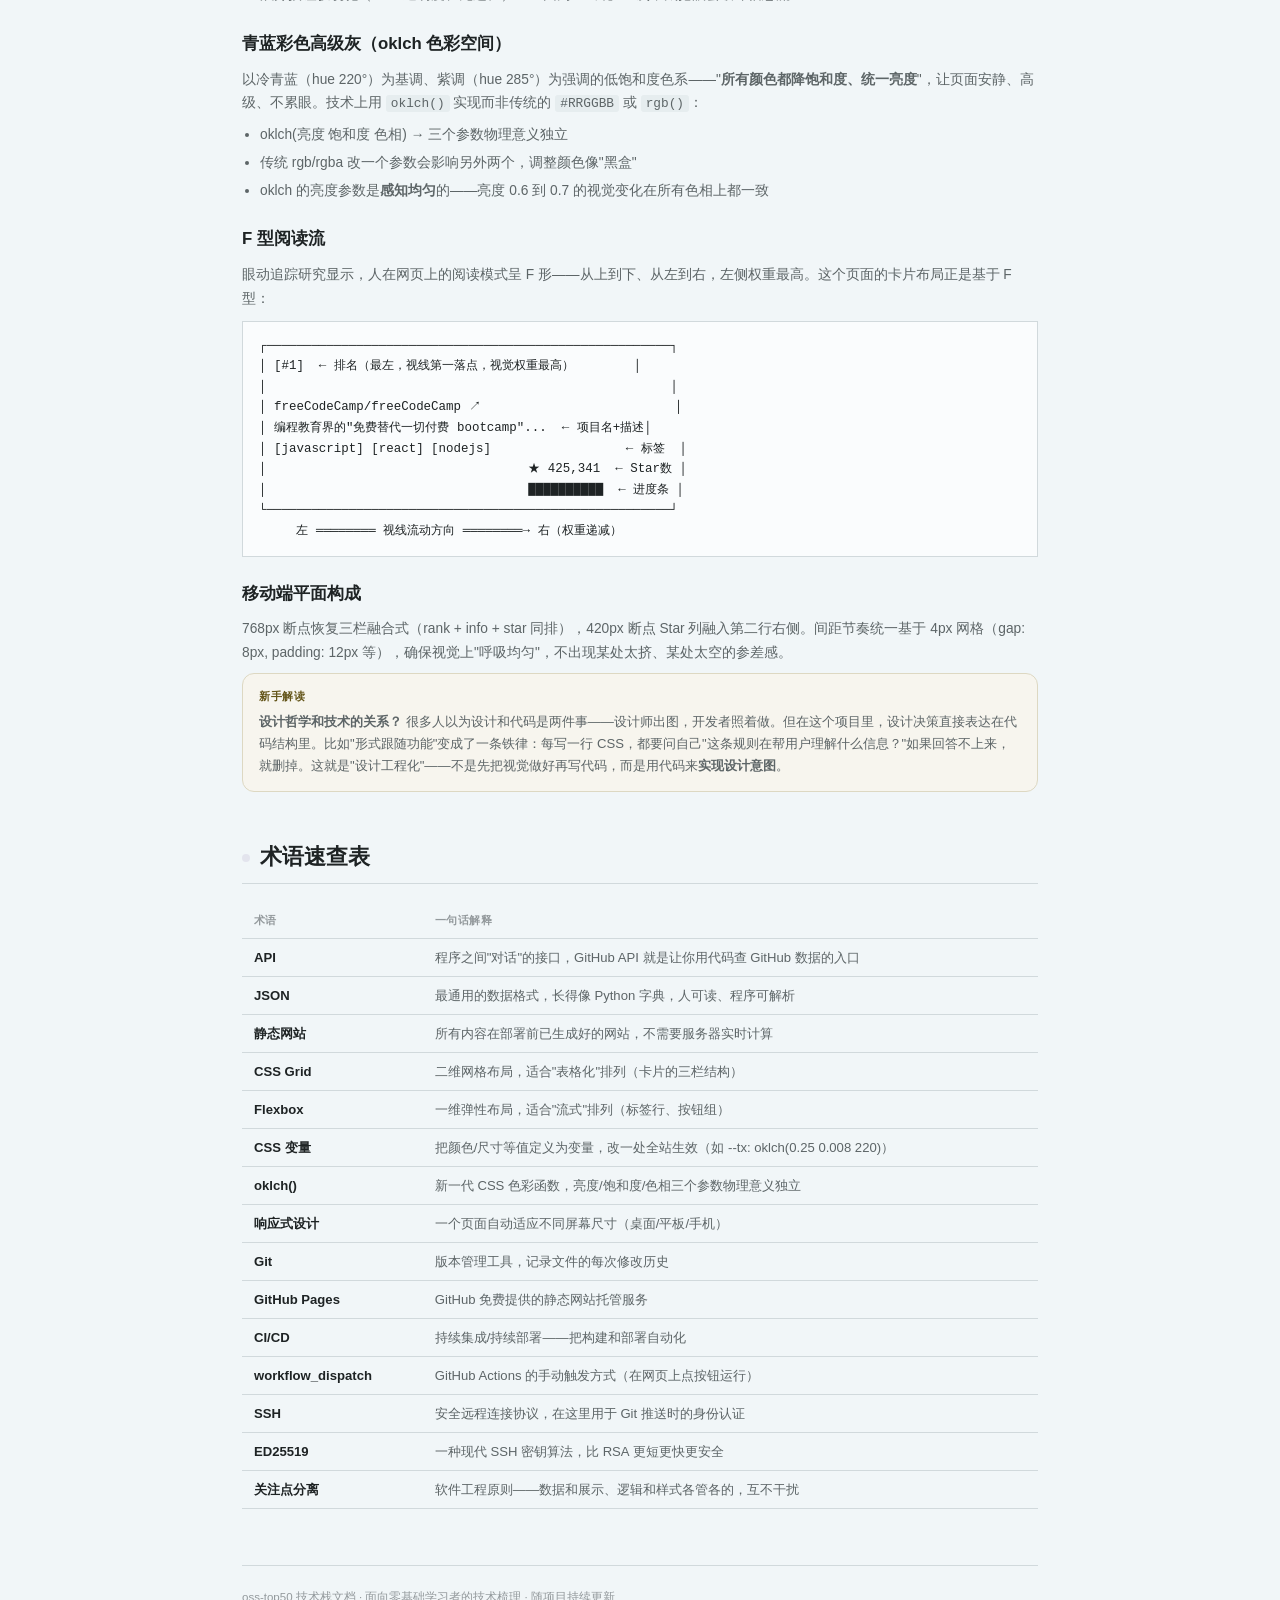
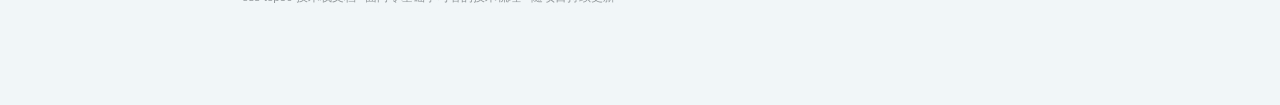
==== commit 9430db20: "feat: 子页面新增 ← 首页 导航链接" ====
--- a/docs/tech-stack.html
+++ b/docs/tech-stack.html
@@ -134,6 +134,7 @@
 <div class="wrap ts-wrap">
 
 <header>
+<a class="home-link" href="./">← 首页</a>
 <div class="eyebrow">Learning Notes · 技术栈梳理</div>
 <h1>oss-top50 技术栈全览</h1>
 <div class="subtitle">从零开始理解一个完整的前端项目：数据获取 → 脚本构建 → 静态页面 → 自动部署。每个层次配新手解读，边看边学。</div>
@@ -508,7 +509,7 @@
 
 </div>
 <button class="theme-toggle" onclick="var d=document.documentElement,t=d.dataset.theme,auto=matchMedia('(prefers-color-scheme:dark)').matches,isDark=(t==='dark')||(!t&&auto);d.dataset.theme=isDark?'light':'dark'" title="切换明暗模式">◐</button>
-<a class="back-top" href="#" onclick="window.scrollTo({top:0,behavior:'smooth'});return false" title="回到顶部">▲</a>
+<a class="back-top" href="#" onclick="window.scrollTo({top:0,behavior:'smooth'});return false" title="回到顶部"></a>
 <script>(function(){var b=document.querySelector('.back-top');if(b){window.addEventListener('scroll',function(){b.classList.toggle('show',(window.pageYOffset||document.documentElement.scrollTop)>300)},{passive:true})}})()</script>
 </body>
 </html>
--- a/docs/assets/style.css
+++ b/docs/assets/style.css
@@ -44,9 +44,16 @@
   position:fixed;bottom:76px;right:24px;z-index:100;
   width:44px;height:44px;border-radius:50%;
   border:1.5px solid var(--bd);background:var(--crd);color:var(--tx-d);
-  cursor:pointer;font-size:1rem;display:grid;place-items:center;
+  cursor:pointer;display:grid;place-items:center;
   transition:all var(--tr);box-shadow:0 2px 8px rgba(0,0,0,.12);
   opacity:0;pointer-events:none
+}
+.back-top::after{
+  content:"";display:block;
+  width:0;height:0;
+  border-left:7px solid transparent;
+  border-right:7px solid transparent;
+  border-bottom:10px solid currentColor;
 }
 .back-top.show{opacity:.65;pointer-events:auto}
 .back-top:hover{opacity:1;color:var(--tx);border-color:var(--bd-h);box-shadow:0 2px 14px rgba(0,0,0,.18)}
@@ -58,6 +65,9 @@
   -webkit-font-smoothing:antialiased;overflow-x:hidden
 }
 .wrap{max-width:1060px;margin:0 auto;padding:clamp(20px,5vw,52px) clamp(12px,3vw,32px) clamp(56px,8vw,88px)}
+
+.home-link{display:inline-block;font-size:10px;color:var(--tx-f);text-decoration:none;margin-bottom:8px;letter-spacing:.06em}
+.home-link:hover{color:var(--link)}
 
 header{margin-bottom:36px}
 .eyebrow{color:var(--tx-f);font-size:11px;letter-spacing:.22em;text-transform:uppercase;font-weight:600;margin-bottom:8px;display:flex;align-items:center;gap:8px}
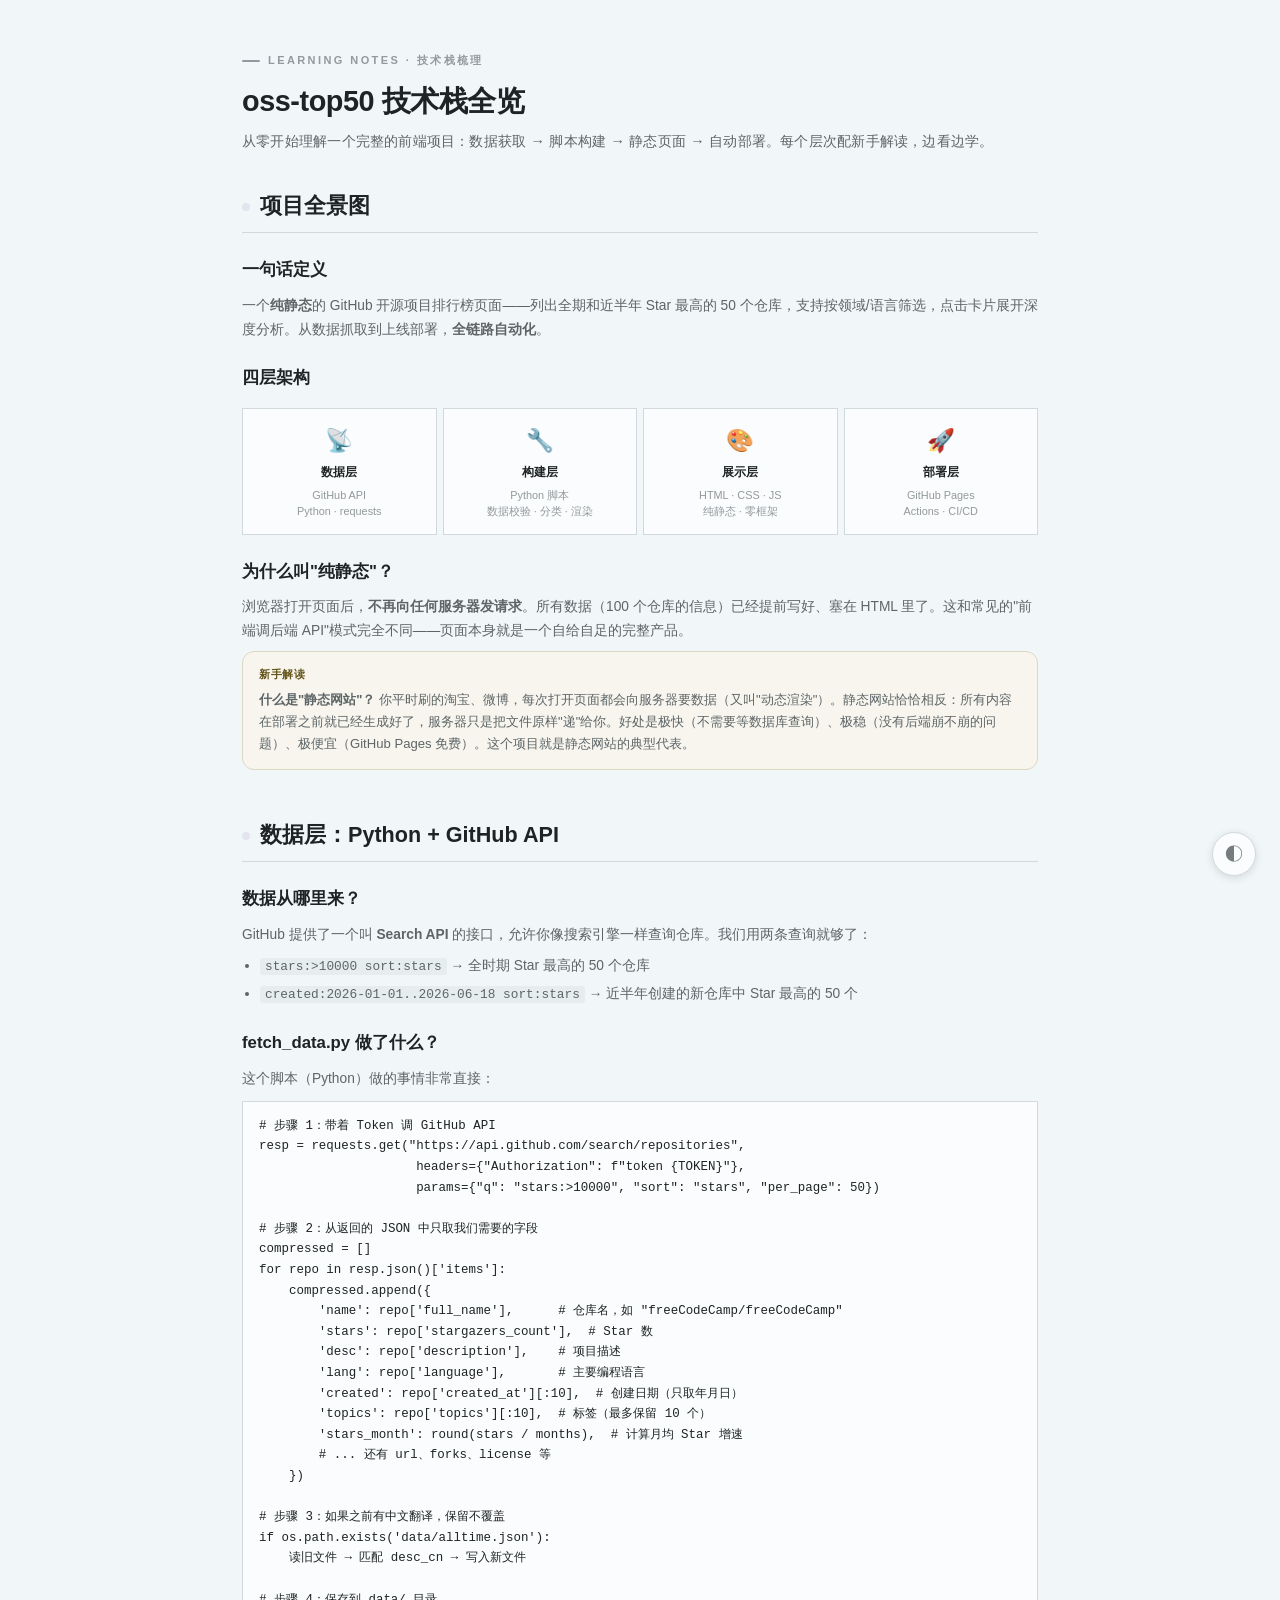
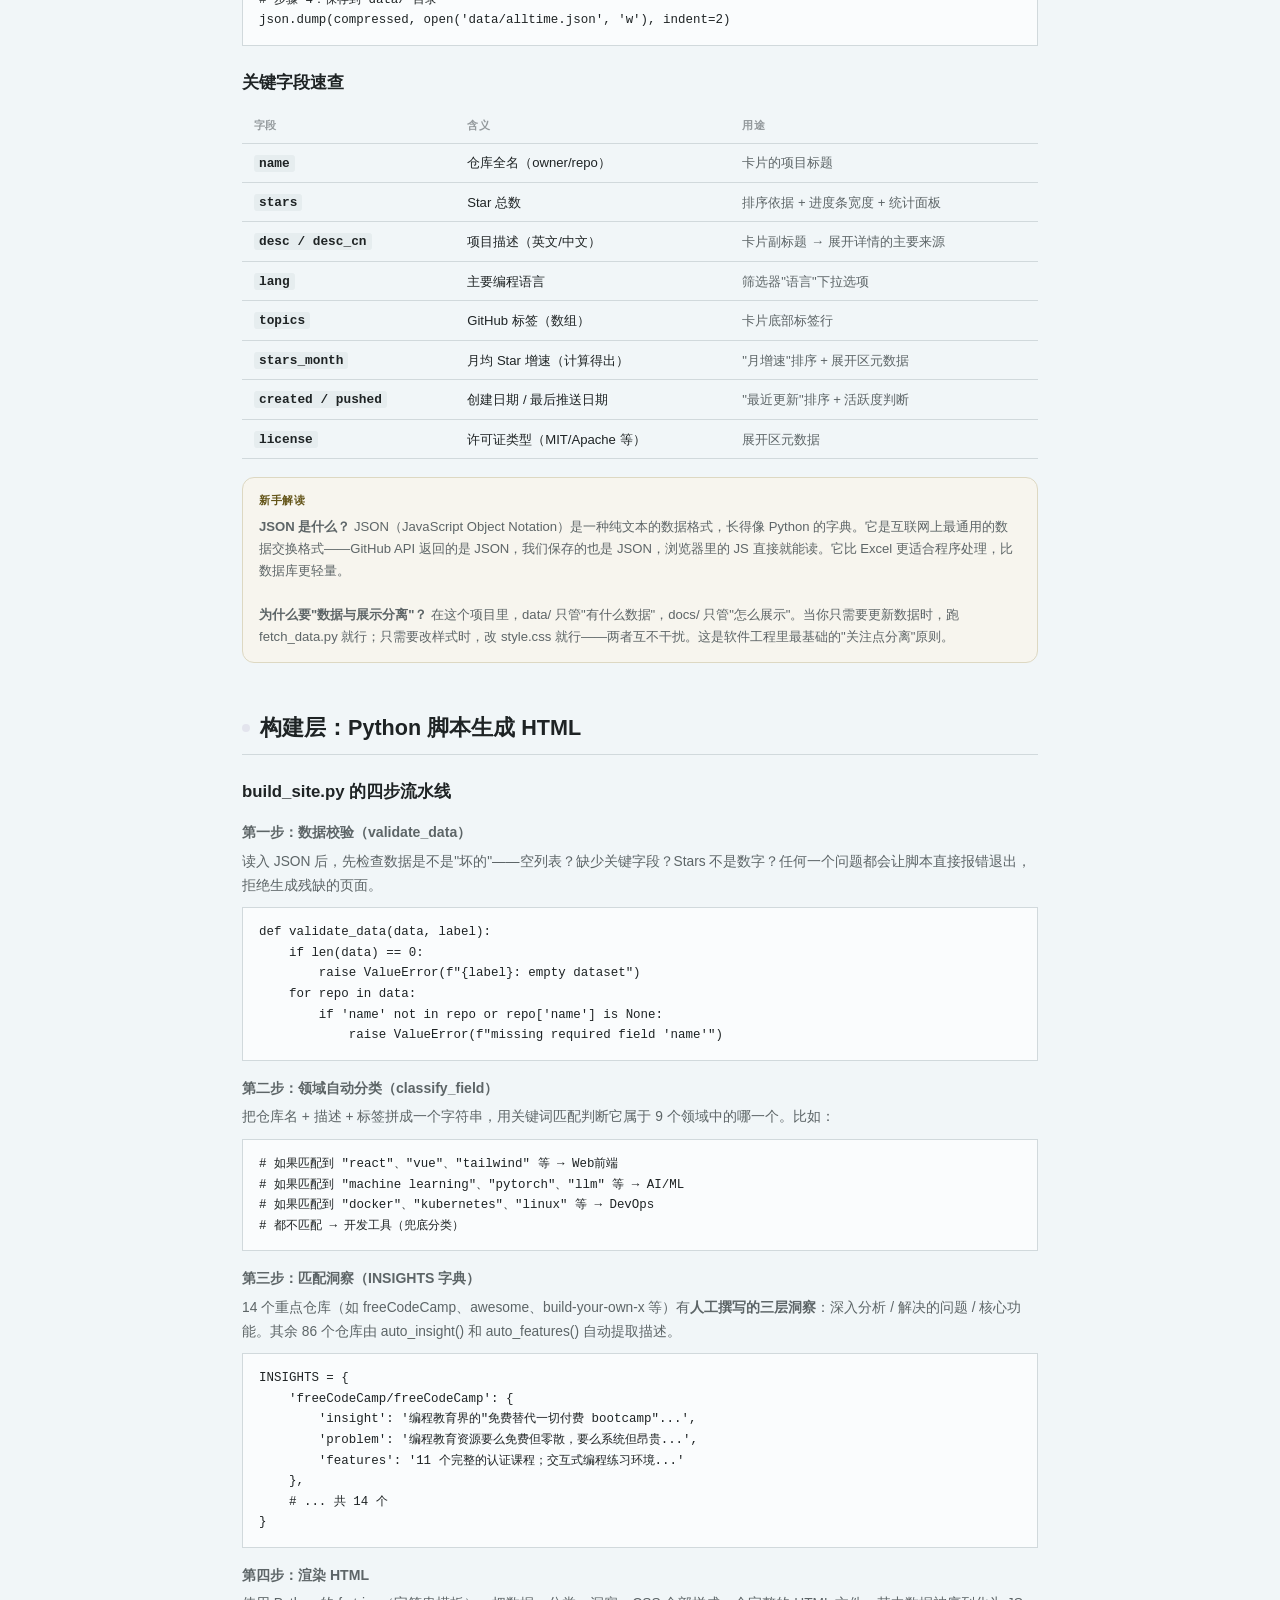
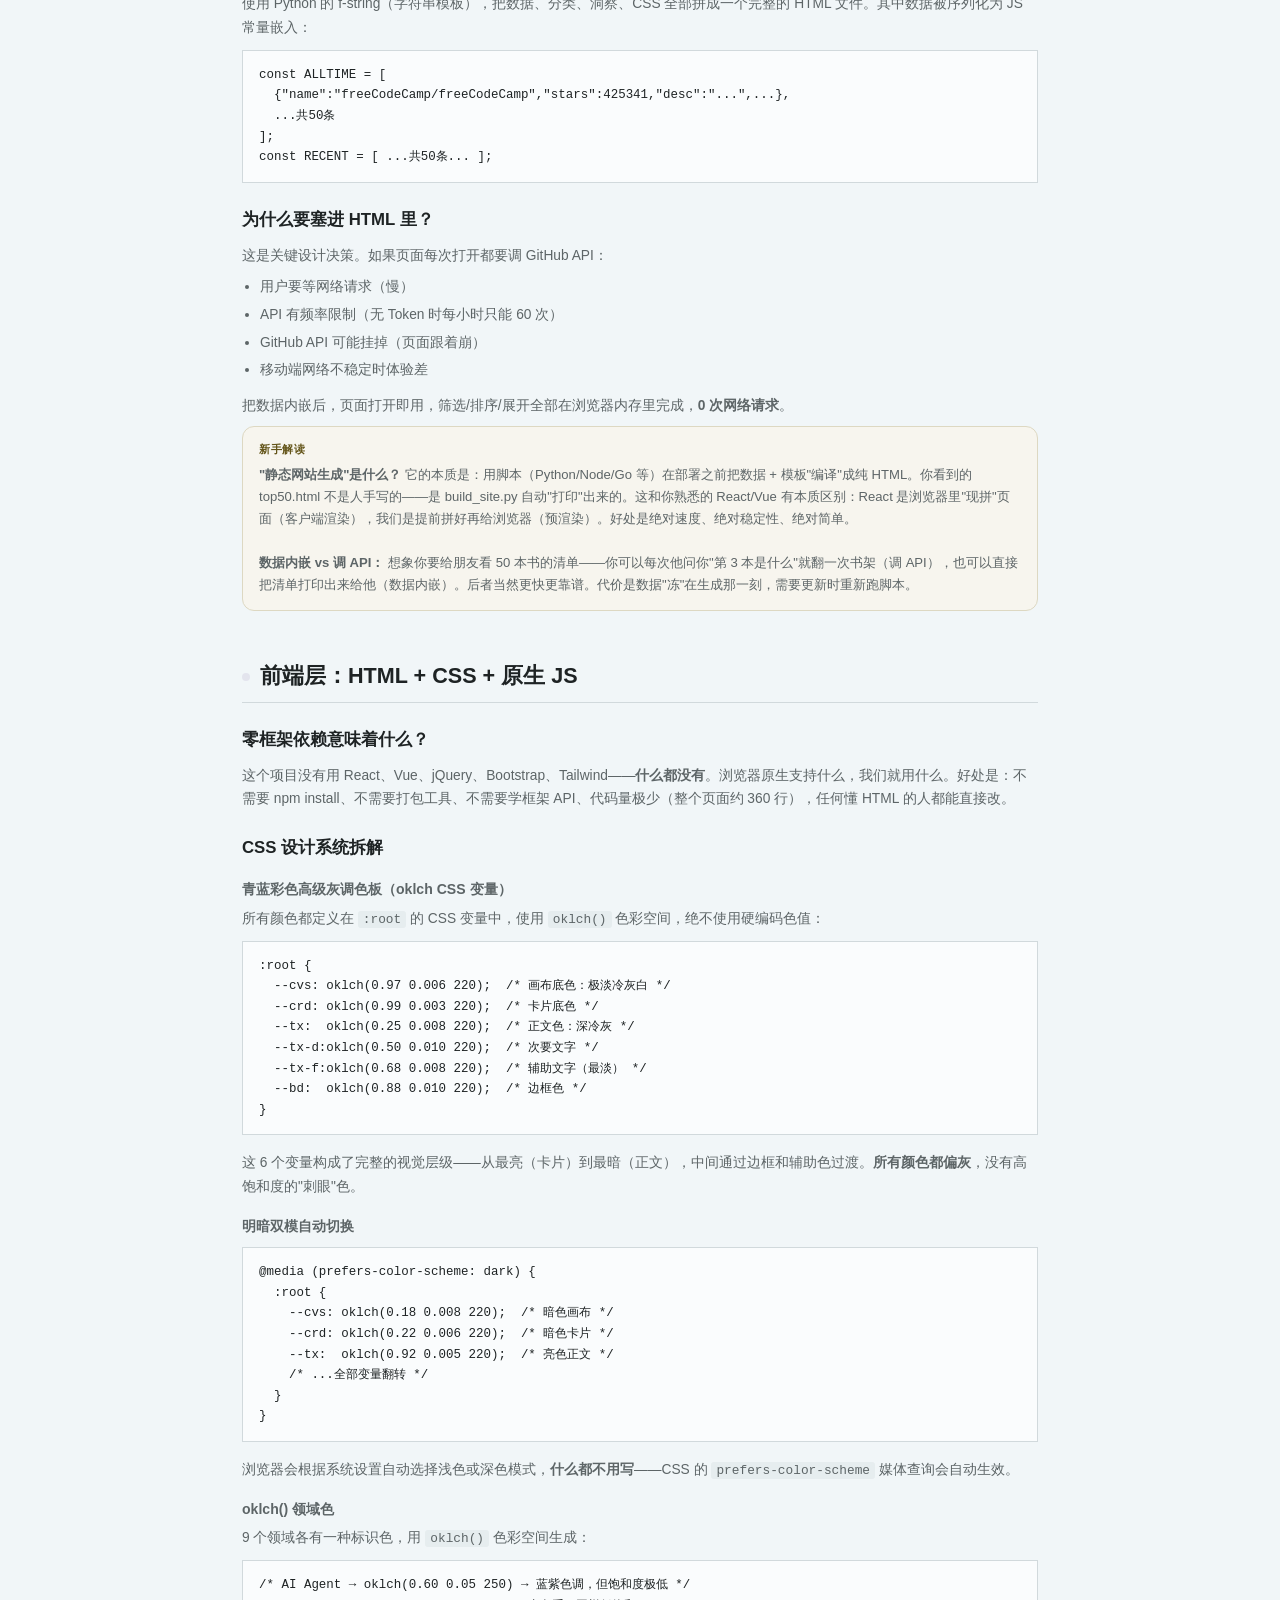
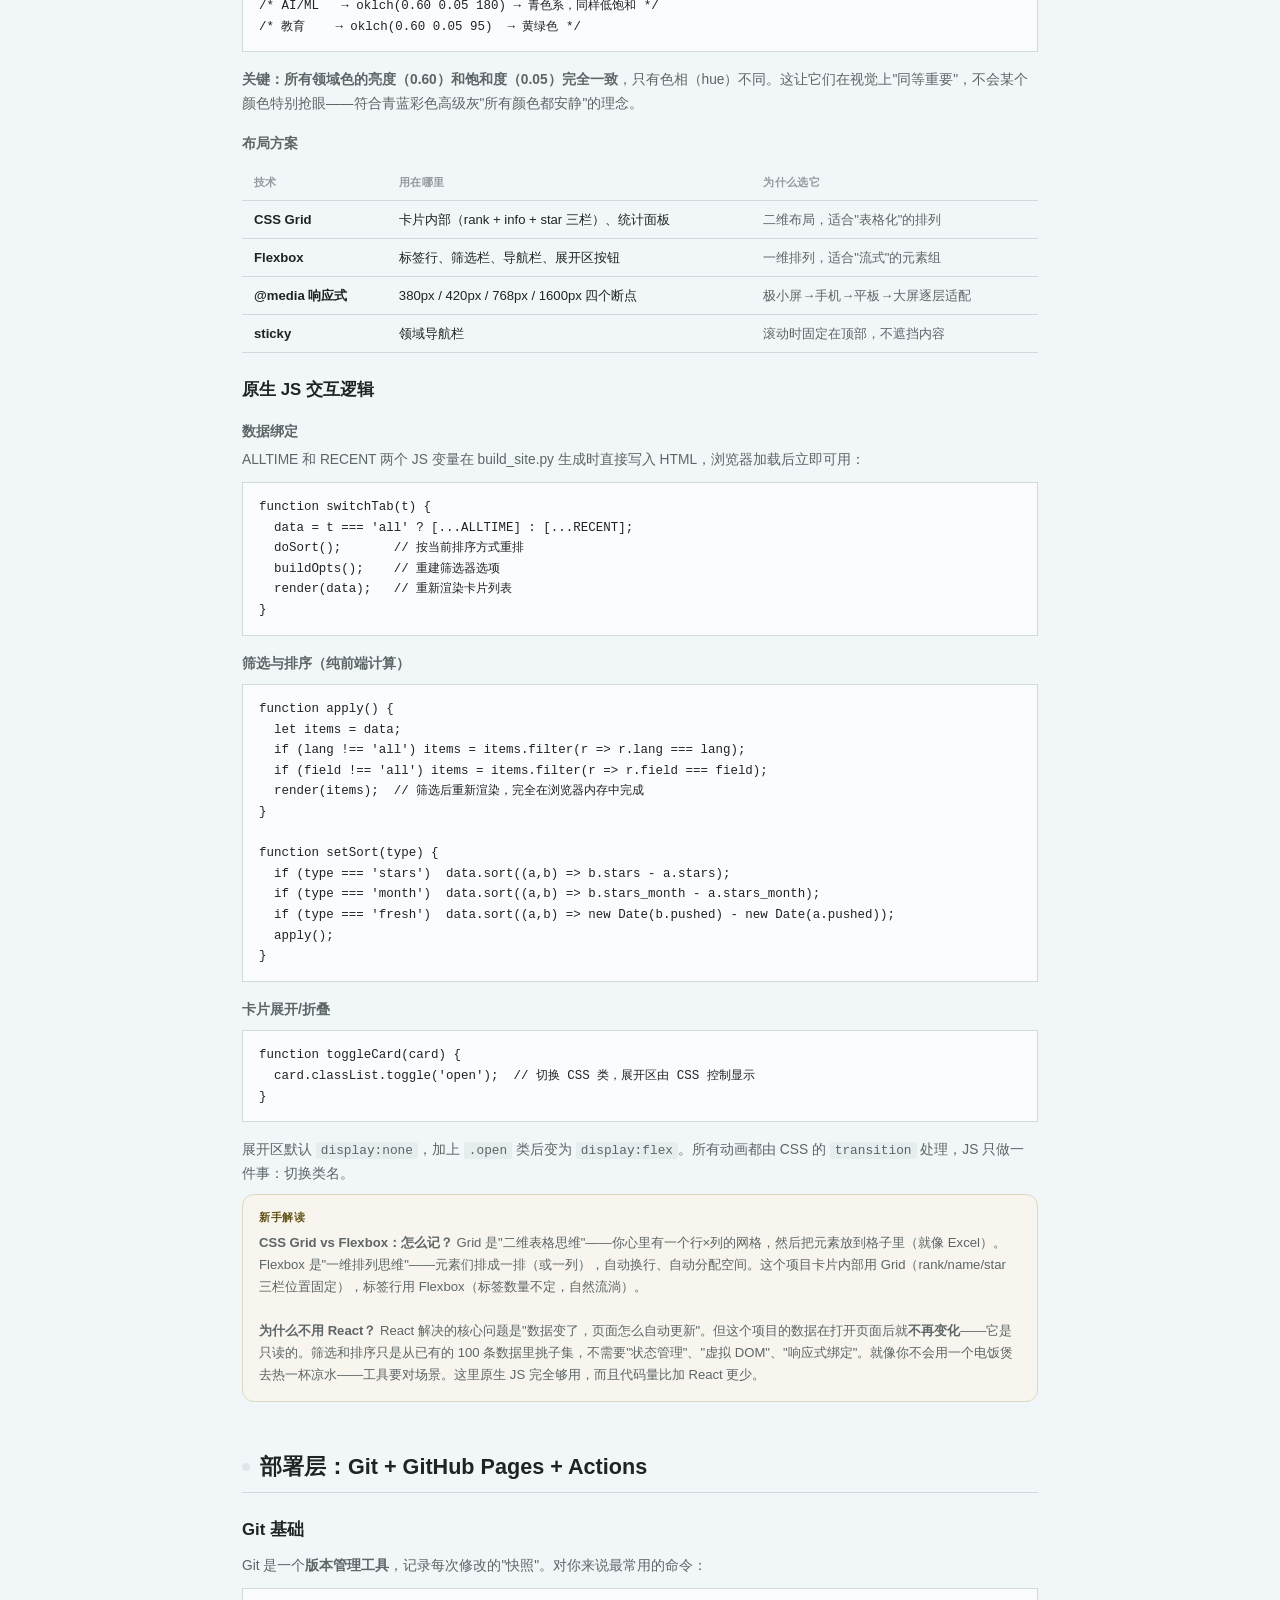
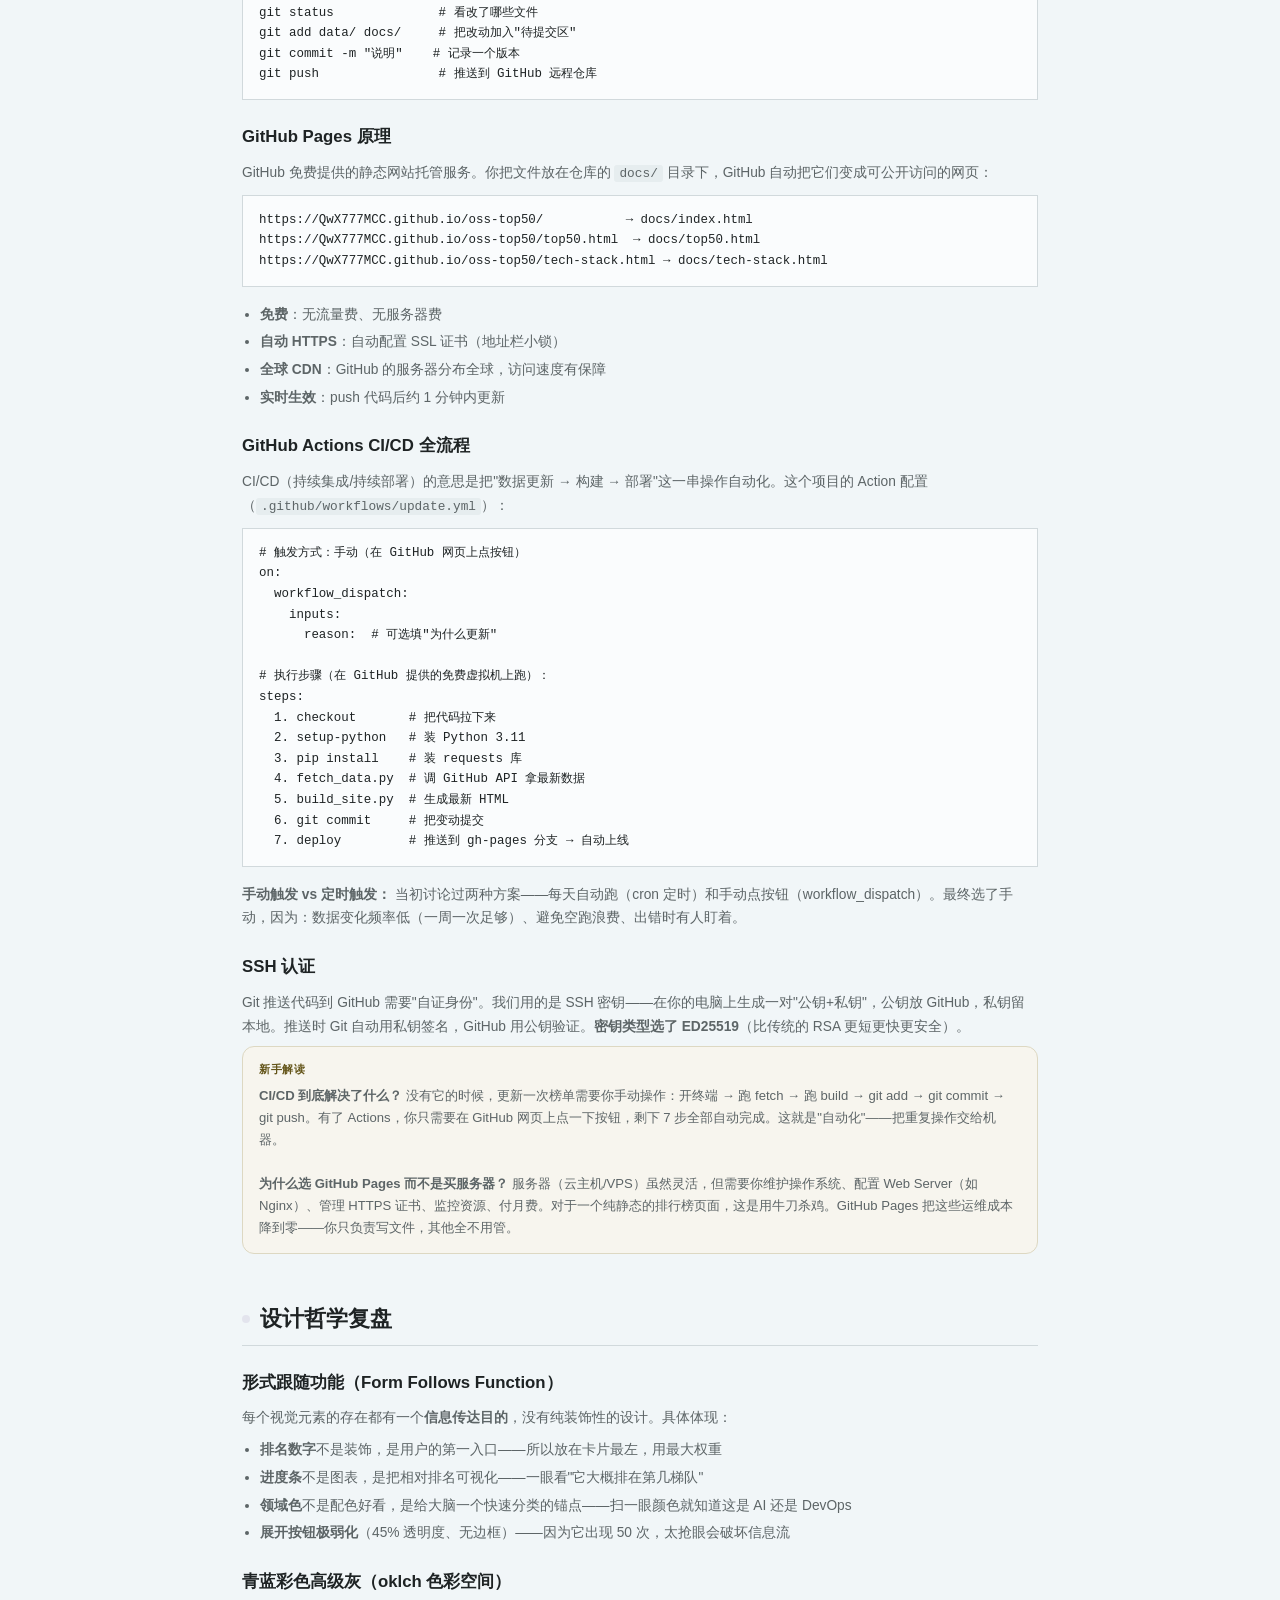
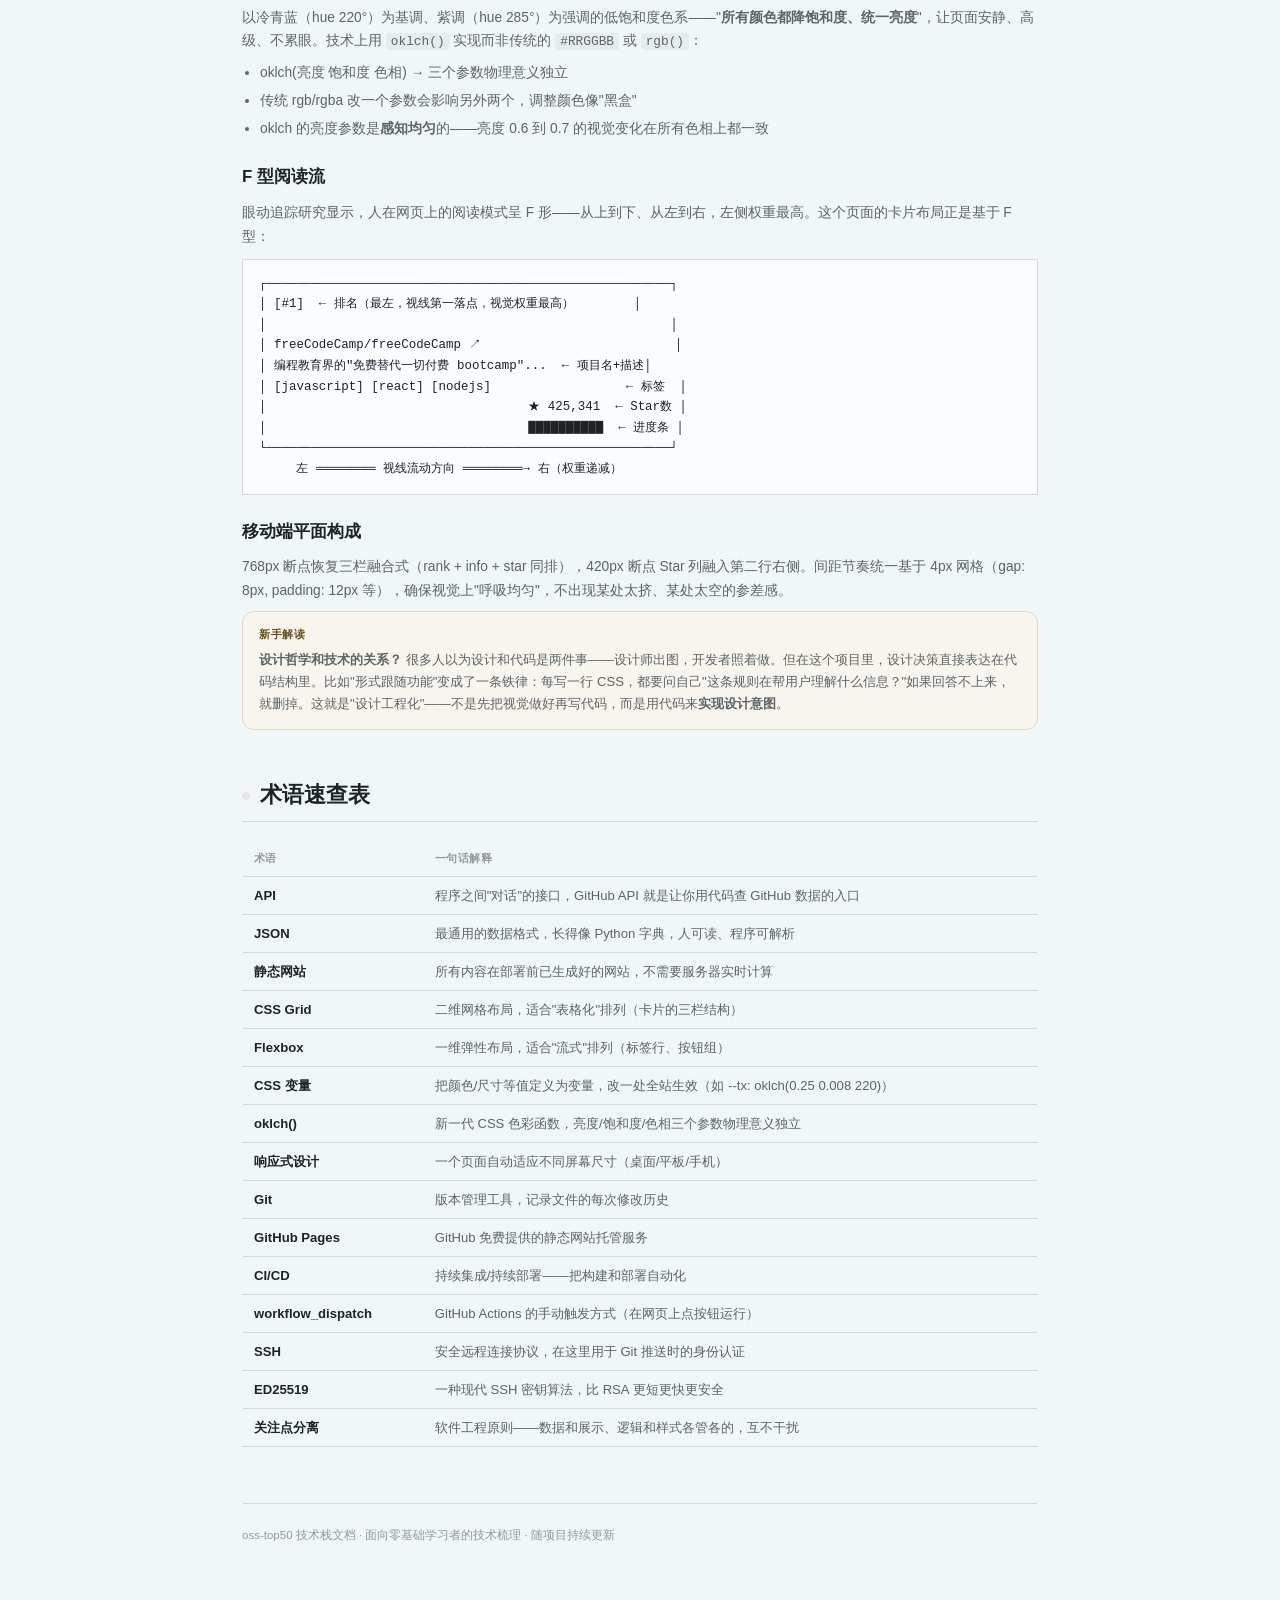
==== commit 22e3a3a2: "fix: 返回首页导航重设计 — eyebrow 即链接 + hover 动态指示 - 删除碰撞的 .home-link 导航样式 - eyebrow <div>→<a> 复用为面包屑链接 - hov" ====
--- a/docs/tech-stack.html
+++ b/docs/tech-stack.html
@@ -134,8 +134,7 @@
 <div class="wrap ts-wrap">
 
 <header>
-<a class="home-link" href="./">← 首页</a>
-<div class="eyebrow">Learning Notes · 技术栈梳理</div>
+<a class="eyebrow" href="./" title="返回首页">Learning Notes · 技术栈梳理</a>
 <h1>oss-top50 技术栈全览</h1>
 <div class="subtitle">从零开始理解一个完整的前端项目：数据获取 → 脚本构建 → 静态页面 → 自动部署。每个层次配新手解读，边看边学。</div>
 </header>
--- a/docs/assets/style.css
+++ b/docs/assets/style.css
@@ -66,12 +66,14 @@
 }
 .wrap{max-width:1060px;margin:0 auto;padding:clamp(20px,5vw,52px) clamp(12px,3vw,32px) clamp(56px,8vw,88px)}
 
-.home-link{display:inline-block;font-size:10px;color:var(--tx-f);text-decoration:none;margin-bottom:8px;letter-spacing:.06em}
-.home-link:hover{color:var(--link)}
-
 header{margin-bottom:36px}
 .eyebrow{color:var(--tx-f);font-size:11px;letter-spacing:.22em;text-transform:uppercase;font-weight:600;margin-bottom:8px;display:flex;align-items:center;gap:8px}
 .eyebrow::before{content:"";width:18px;height:1.5px;background:var(--tx-f);border-radius:1px}
+a.eyebrow{text-decoration:none;transition:color var(--tr);cursor:pointer}
+a.eyebrow::after{content:"↩";font-size:10px;margin-left:2px;opacity:0;transition:opacity var(--tr)}
+a.eyebrow:hover{color:var(--link)}
+a.eyebrow:hover::before{background:var(--link);width:28px}
+a.eyebrow:hover::after{opacity:.6}
 h1{font-size:clamp(1.25rem,3vw,1.8rem);font-weight:600;letter-spacing:-.015em;margin:0 0 6px}
 .subtitle{color:var(--tx-d);font-size:.9rem;line-height:1.65;word-break:break-word;overflow-wrap:break-word;letter-spacing:.015em}
 .src-line{display:inline-flex;align-items:center;gap:6px;margin-top:12px;font-size:.72rem;color:var(--tx-f)}
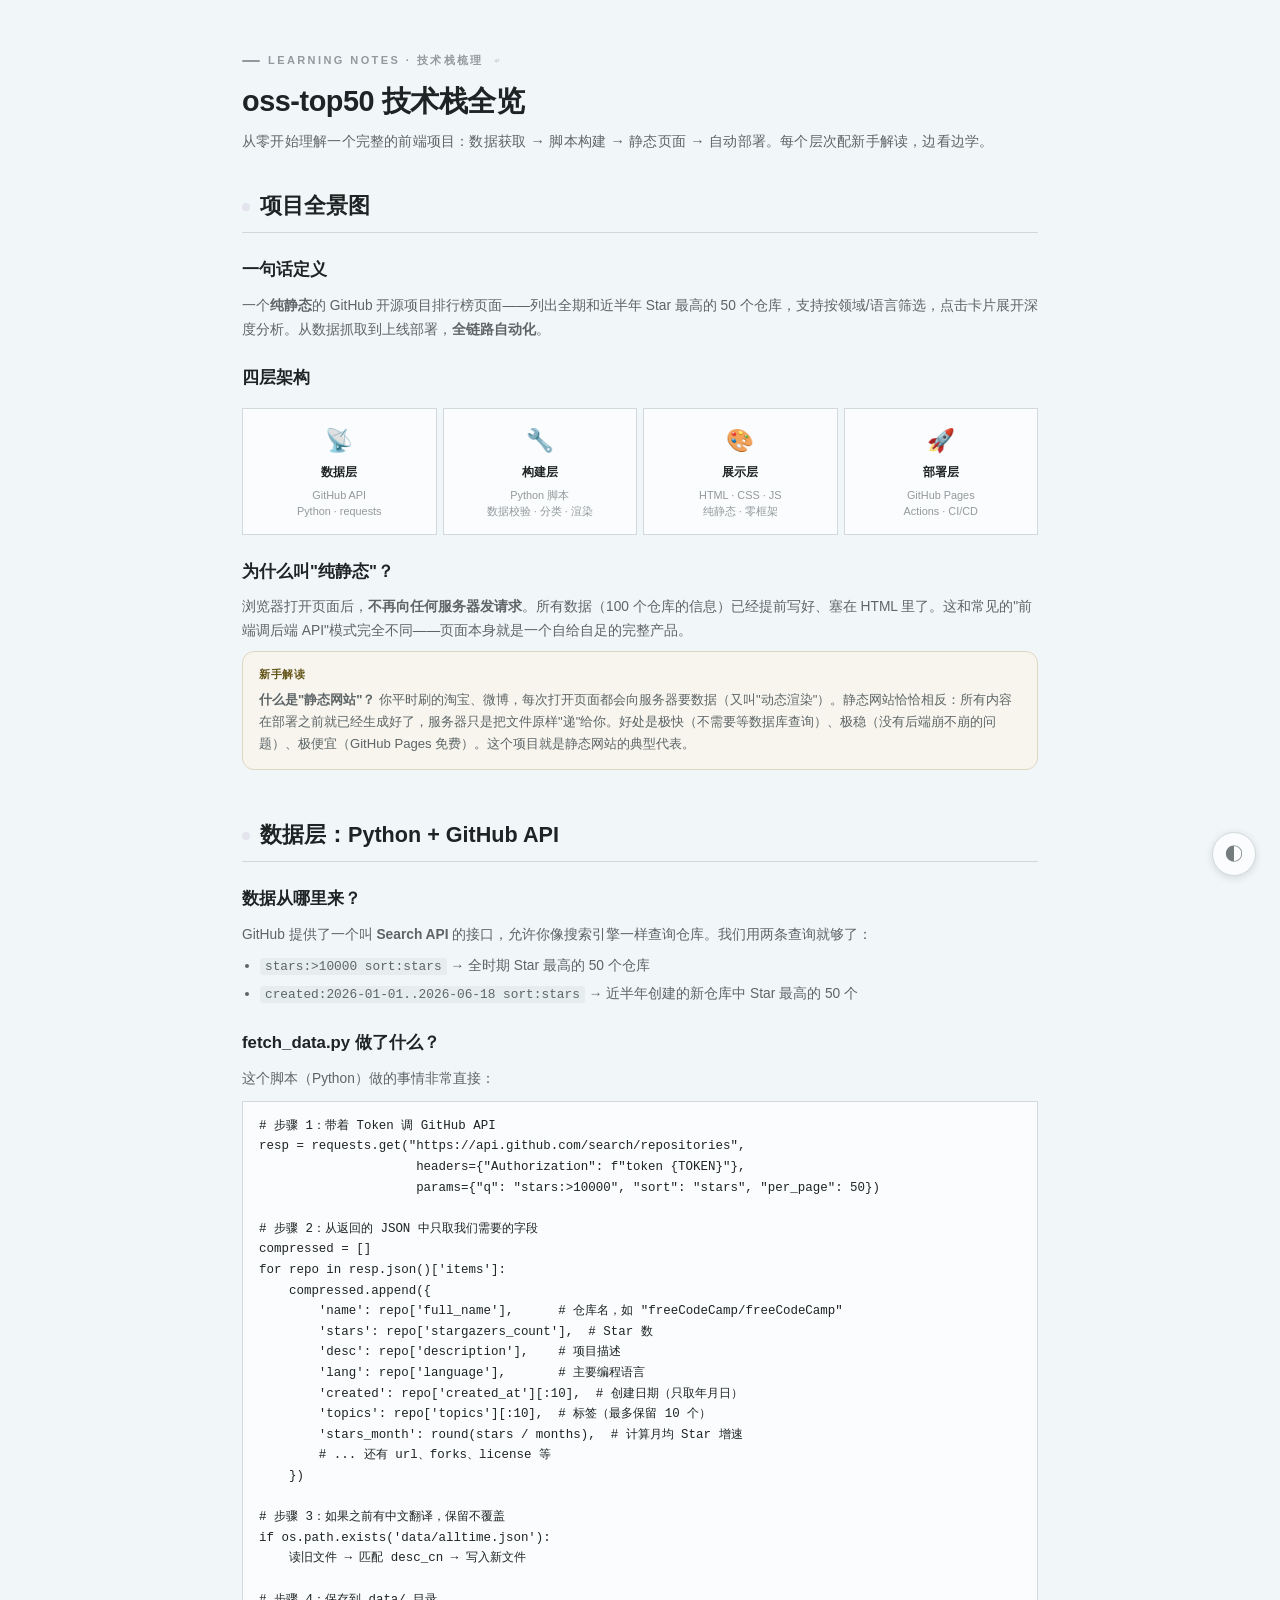
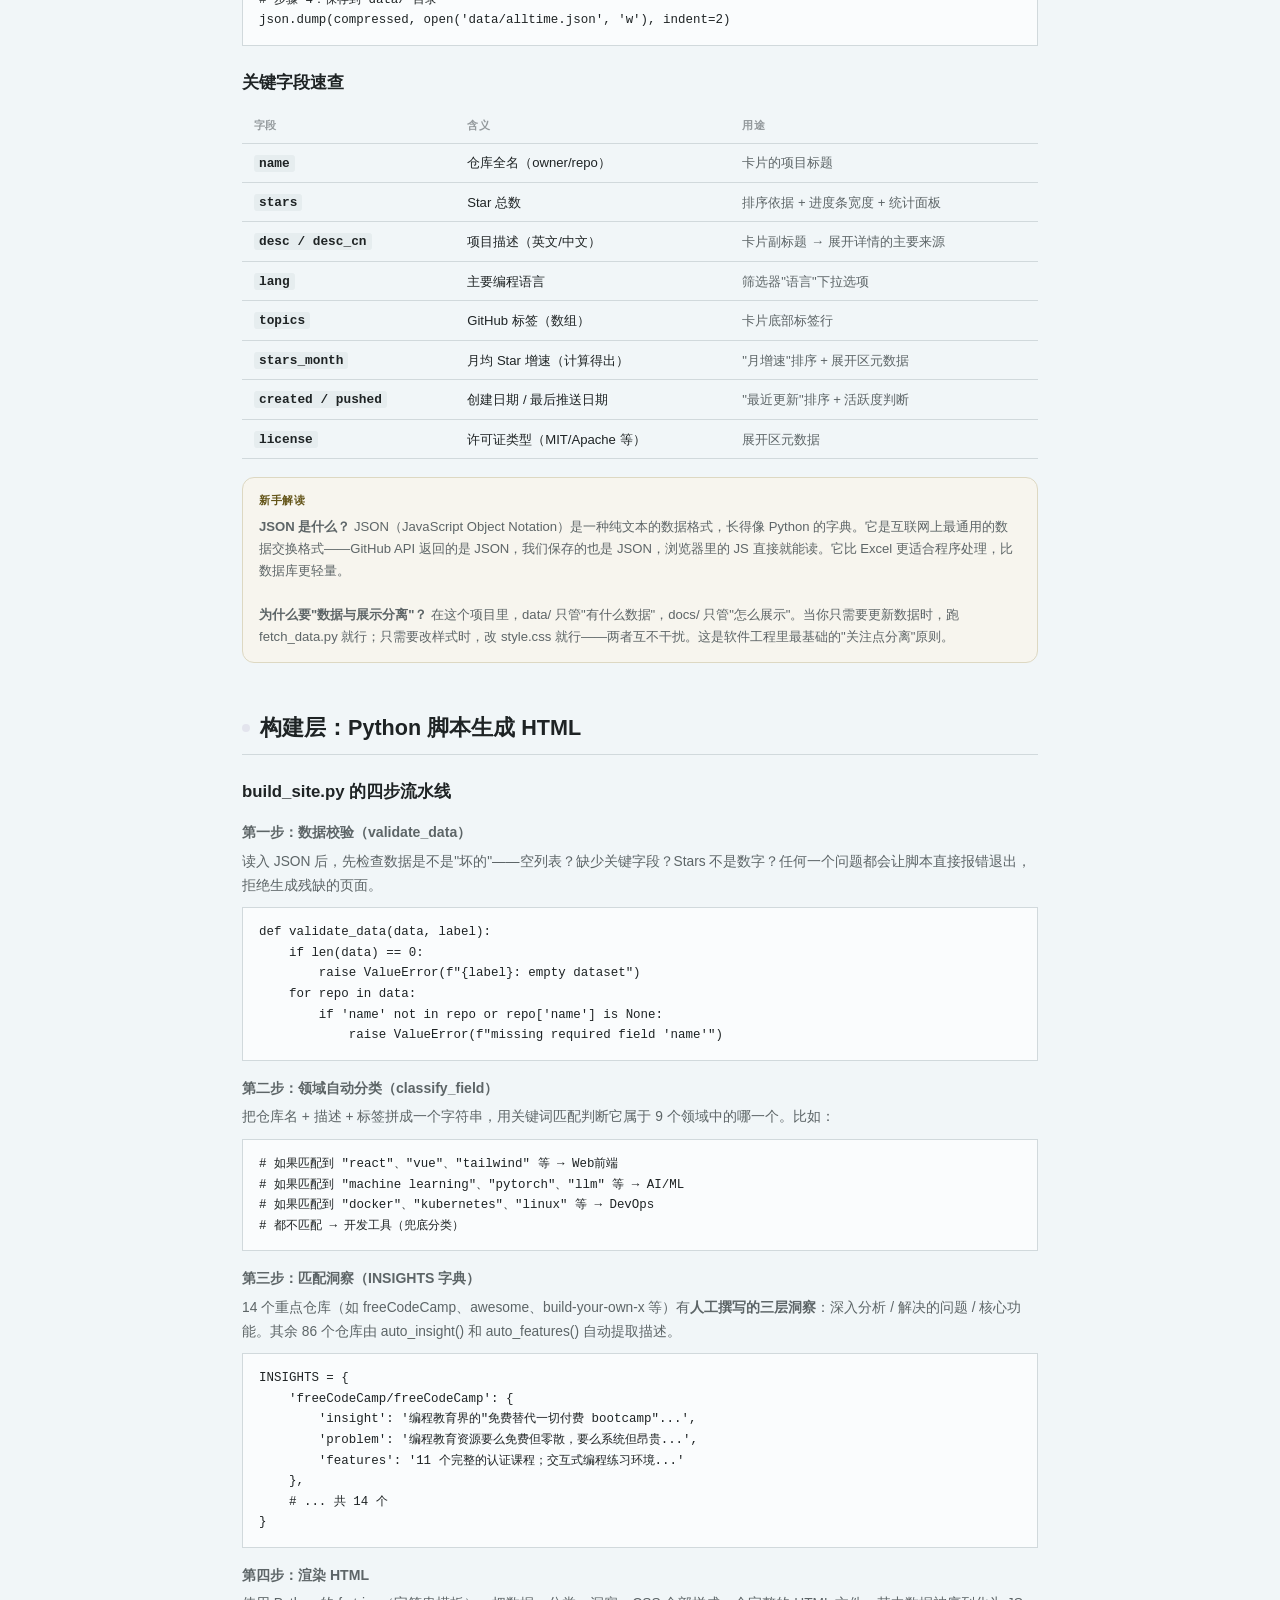
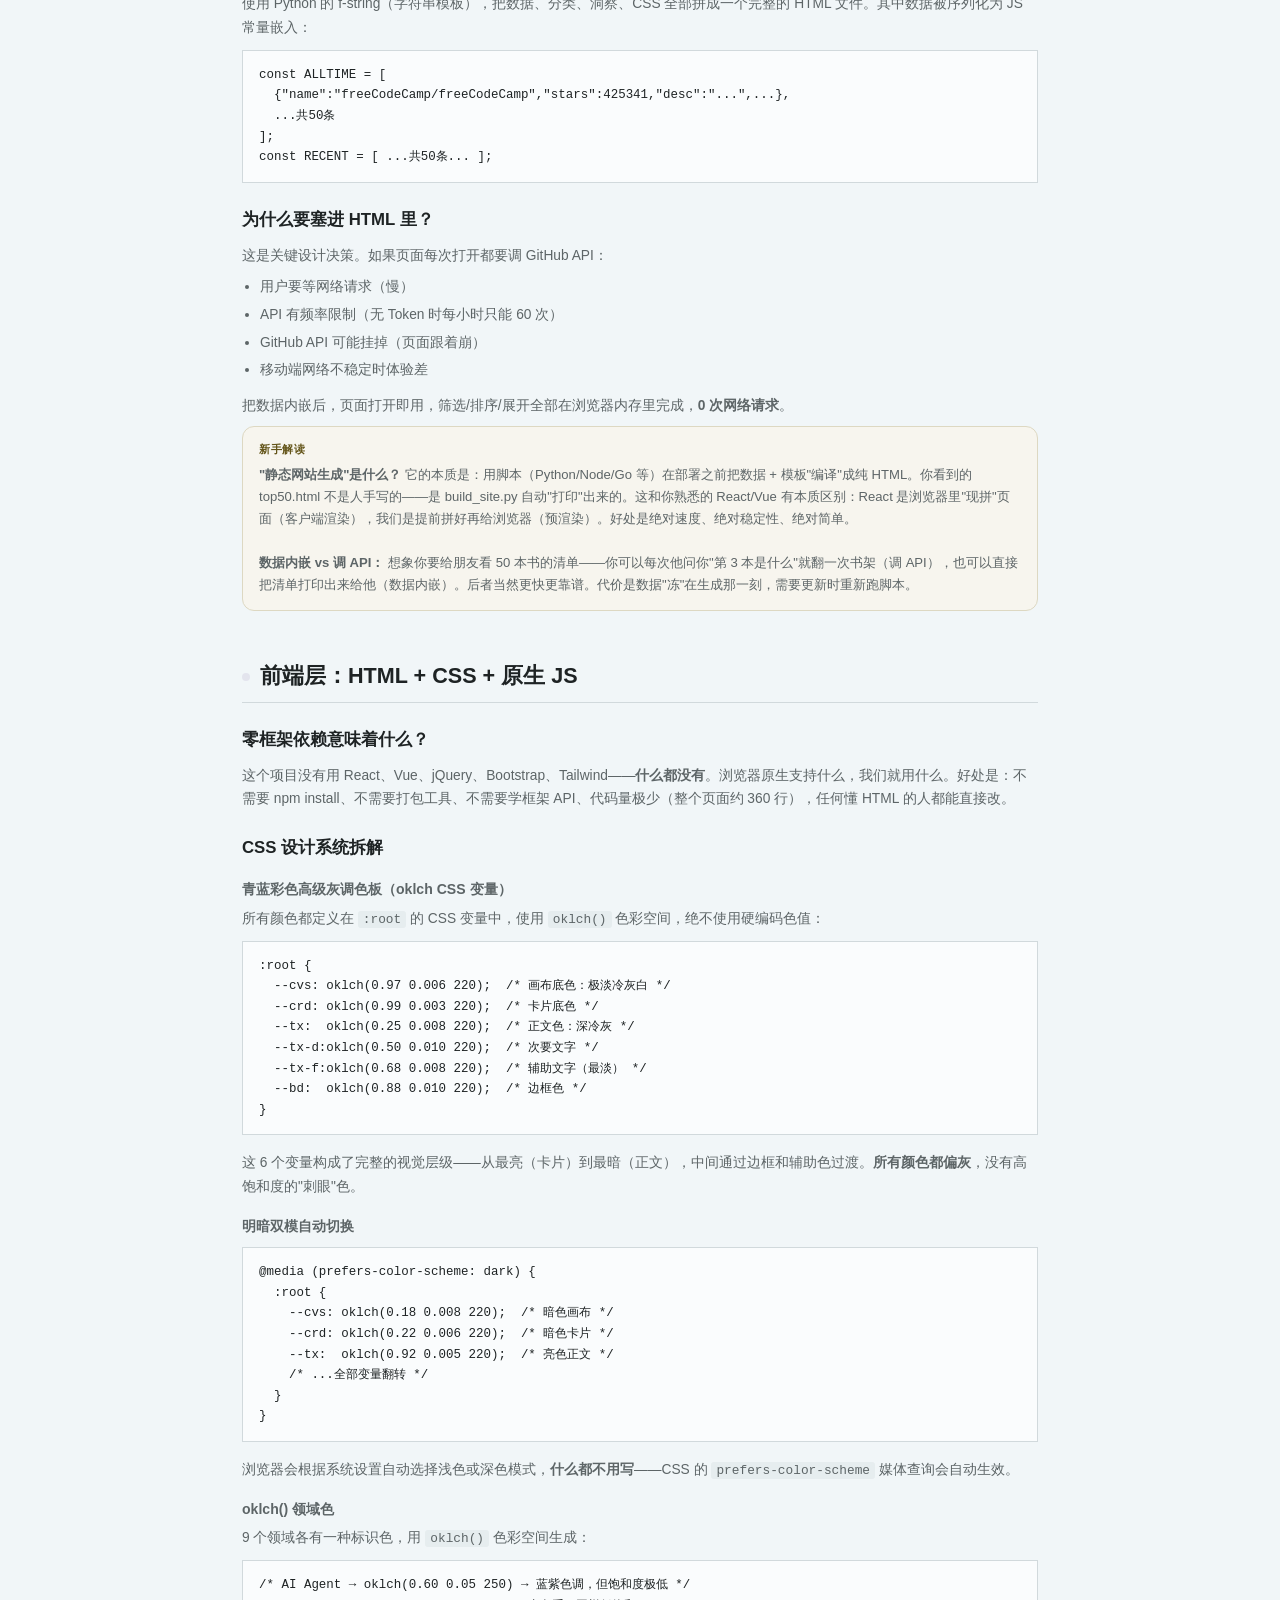
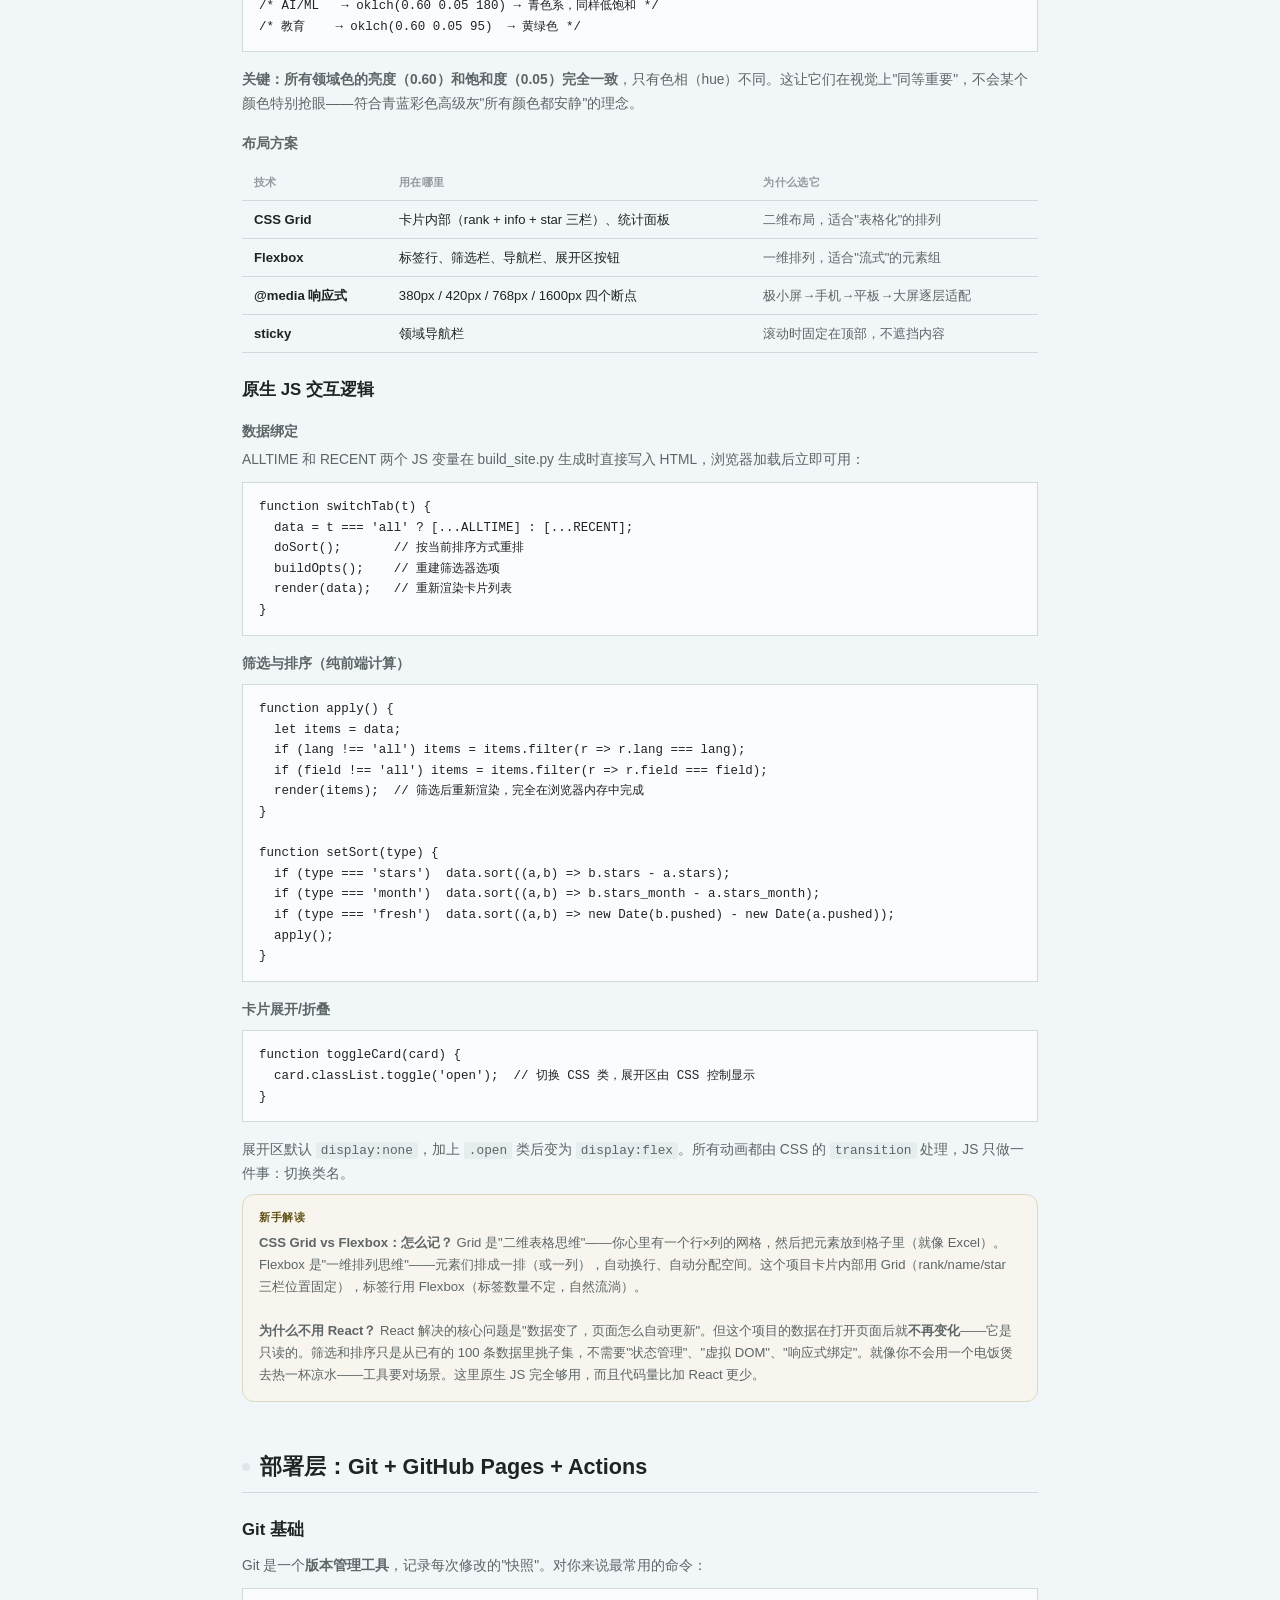
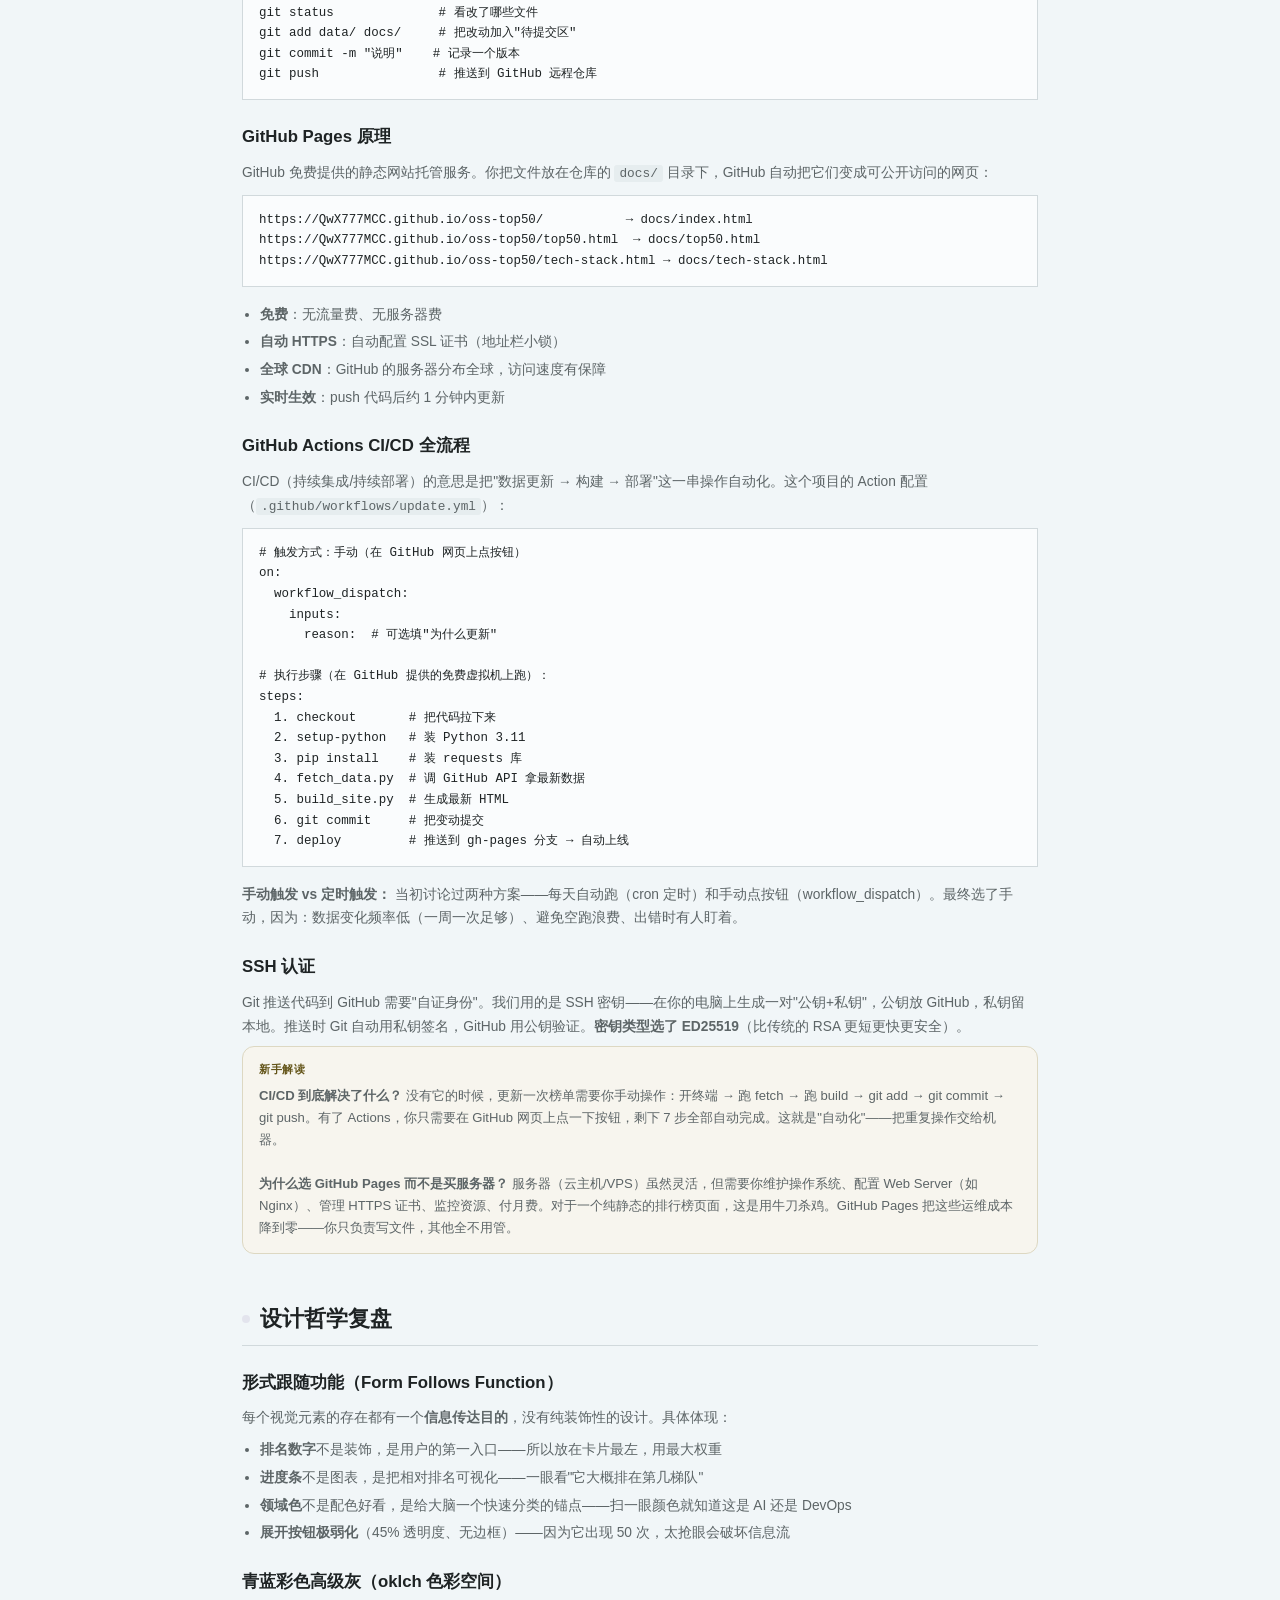
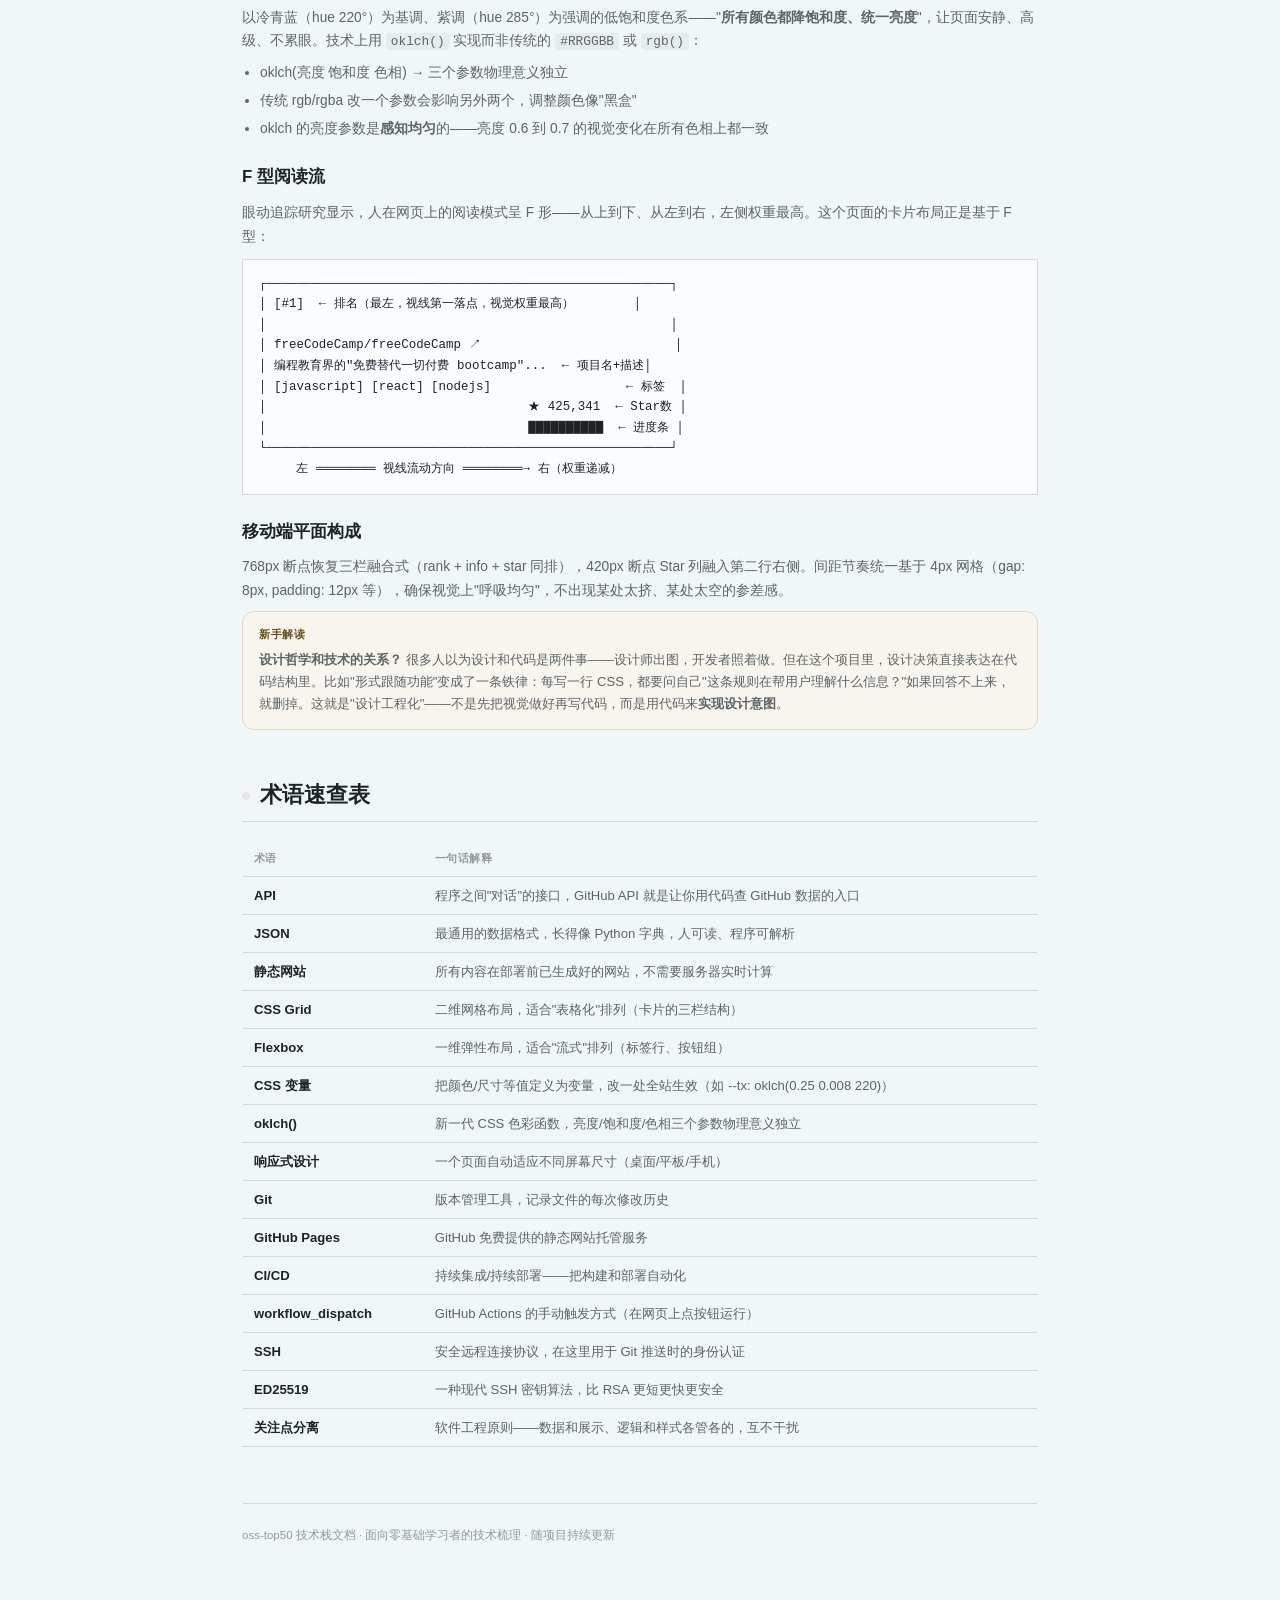
==== commit 3a530bfa: "fix: 主题切换跨页面持久化 (localStorage oss-theme) - onclick 末尾写入 localStorage.setItem('oss-theme') - 页面加载时读取 " ====
--- a/docs/tech-stack.html
+++ b/docs/tech-stack.html
@@ -507,7 +507,8 @@
 </footer>
 
 </div>
-<button class="theme-toggle" onclick="var d=document.documentElement,t=d.dataset.theme,auto=matchMedia('(prefers-color-scheme:dark)').matches,isDark=(t==='dark')||(!t&&auto);d.dataset.theme=isDark?'light':'dark'" title="切换明暗模式">◐</button>
+<button class="theme-toggle" onclick="var d=document.documentElement,t=d.dataset.theme,auto=matchMedia('(prefers-color-scheme:dark)').matches,isDark=(t==='dark')||(!t&&auto);d.dataset.theme=isDark?'light':'dark';localStorage.setItem('oss-theme',d.dataset.theme||'')" title="切换明暗模式">◐</button>
+<script>var s=localStorage.getItem('oss-theme');if(s)document.documentElement.dataset.theme=s</script>
 <a class="back-top" href="#" onclick="window.scrollTo({top:0,behavior:'smooth'});return false" title="回到顶部"></a>
 <script>(function(){var b=document.querySelector('.back-top');if(b){window.addEventListener('scroll',function(){b.classList.toggle('show',(window.pageYOffset||document.documentElement.scrollTop)>300)},{passive:true})}})()</script>
 </body>
--- a/docs/assets/style.css
+++ b/docs/assets/style.css
@@ -70,7 +70,7 @@
 .eyebrow{color:var(--tx-f);font-size:11px;letter-spacing:.22em;text-transform:uppercase;font-weight:600;margin-bottom:8px;display:flex;align-items:center;gap:8px}
 .eyebrow::before{content:"";width:18px;height:1.5px;background:var(--tx-f);border-radius:1px}
 a.eyebrow{text-decoration:none;transition:color var(--tr);cursor:pointer}
-a.eyebrow::after{content:"↩";font-size:10px;margin-left:2px;opacity:0;transition:opacity var(--tr)}
+a.eyebrow::after{content:"↩";font-size:10px;margin-left:2px;opacity:.35;transition:opacity var(--tr)}
 a.eyebrow:hover{color:var(--link)}
 a.eyebrow:hover::before{background:var(--link);width:28px}
 a.eyebrow:hover::after{opacity:.6}
@@ -119,6 +119,7 @@
 
 .repo-info-c{min-width:0}
 .repo-name-c{font-size:clamp(0.89rem,2vw,1rem);font-weight:600;color:var(--tx);text-decoration:none;display:flex;align-items:center;gap:5px;margin-bottom:3px;word-break:break-word;overflow-wrap:break-word}
+.untr-dot{font-size:8px;color:oklch(0.62 0.10 85);flex-shrink:0;line-height:1}
 .repo-one-liner{font-size:.82rem;color:var(--tx-d);overflow:hidden;display:-webkit-box;-webkit-line-clamp:1;-webkit-box-orient:vertical;line-height:1.55;word-break:break-word;letter-spacing:.008em}
 .repo-tags-row{display:flex;flex-wrap:wrap;gap:4px;margin-top:4px}
 .repo-tags-row span{font-size:.65rem;padding:2px 8px;border-radius:10px;border:1px solid var(--bd);color:var(--tx-d);white-space:nowrap}
